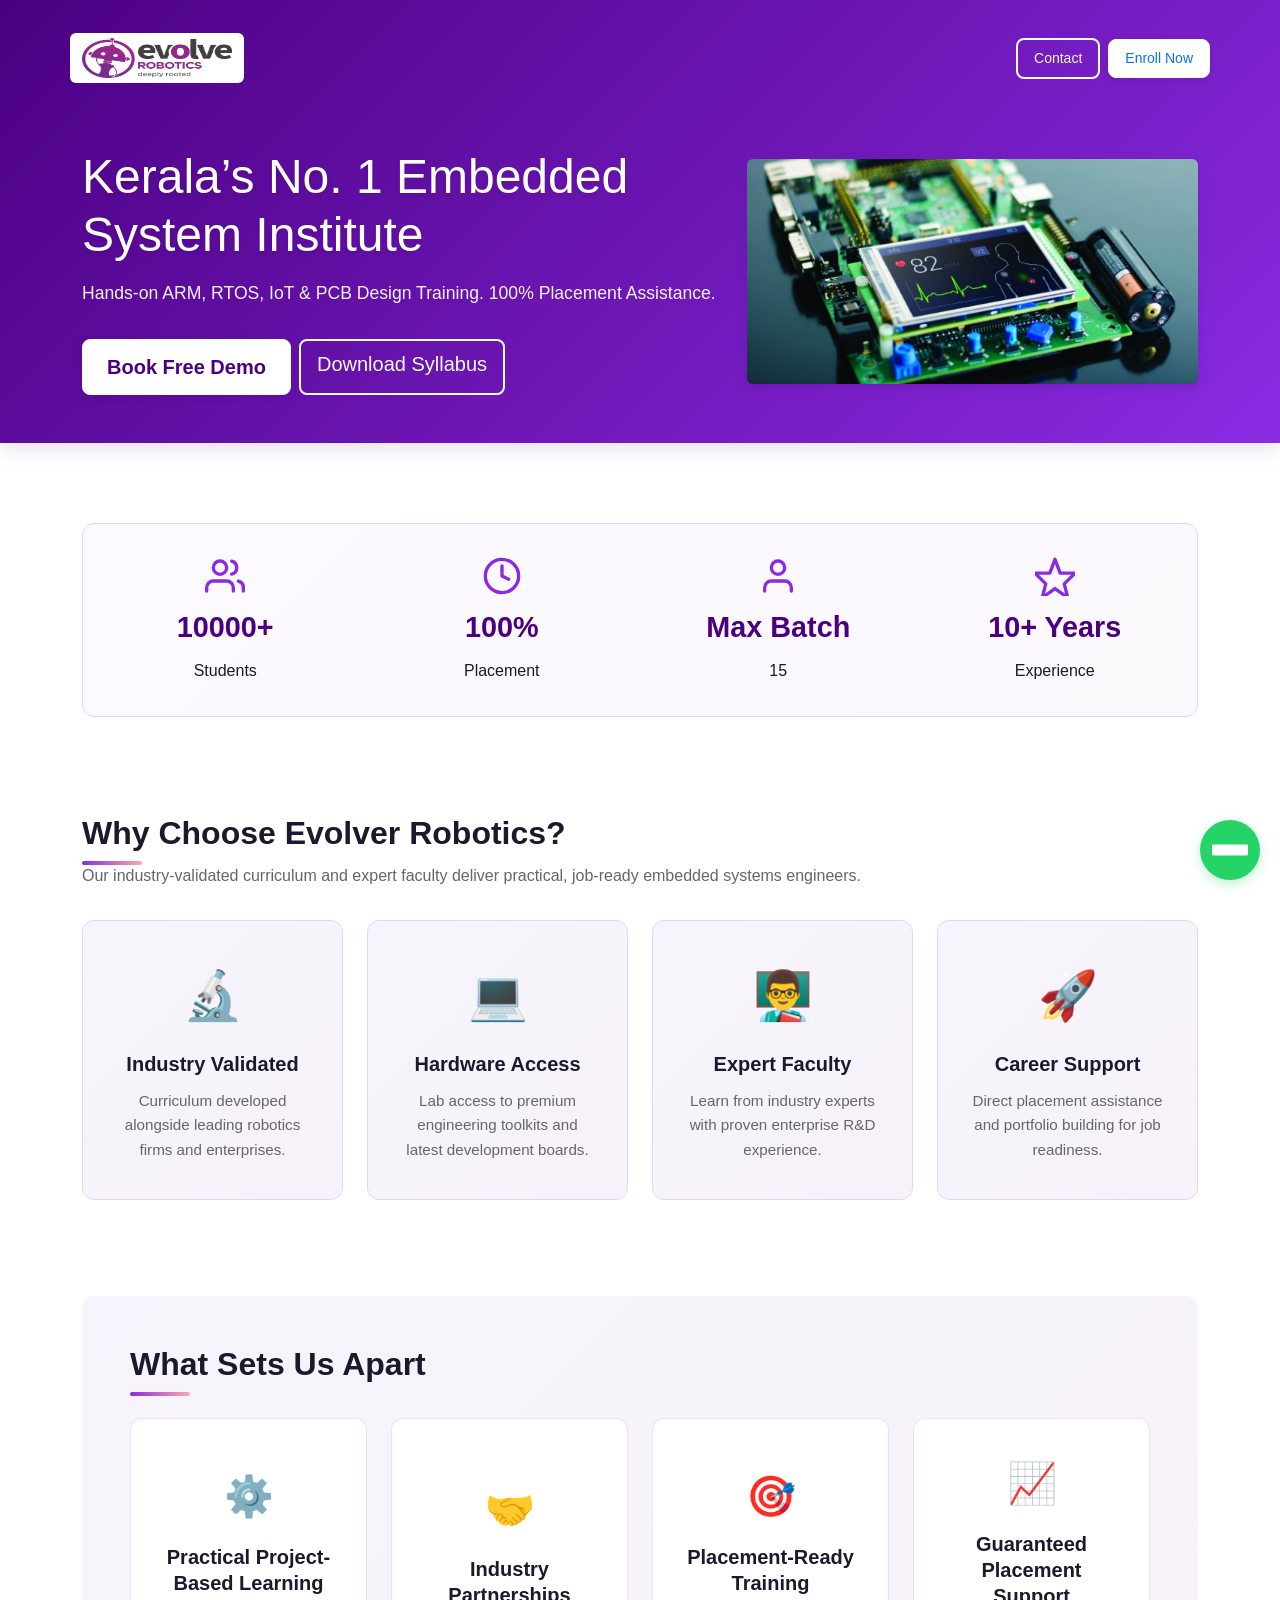
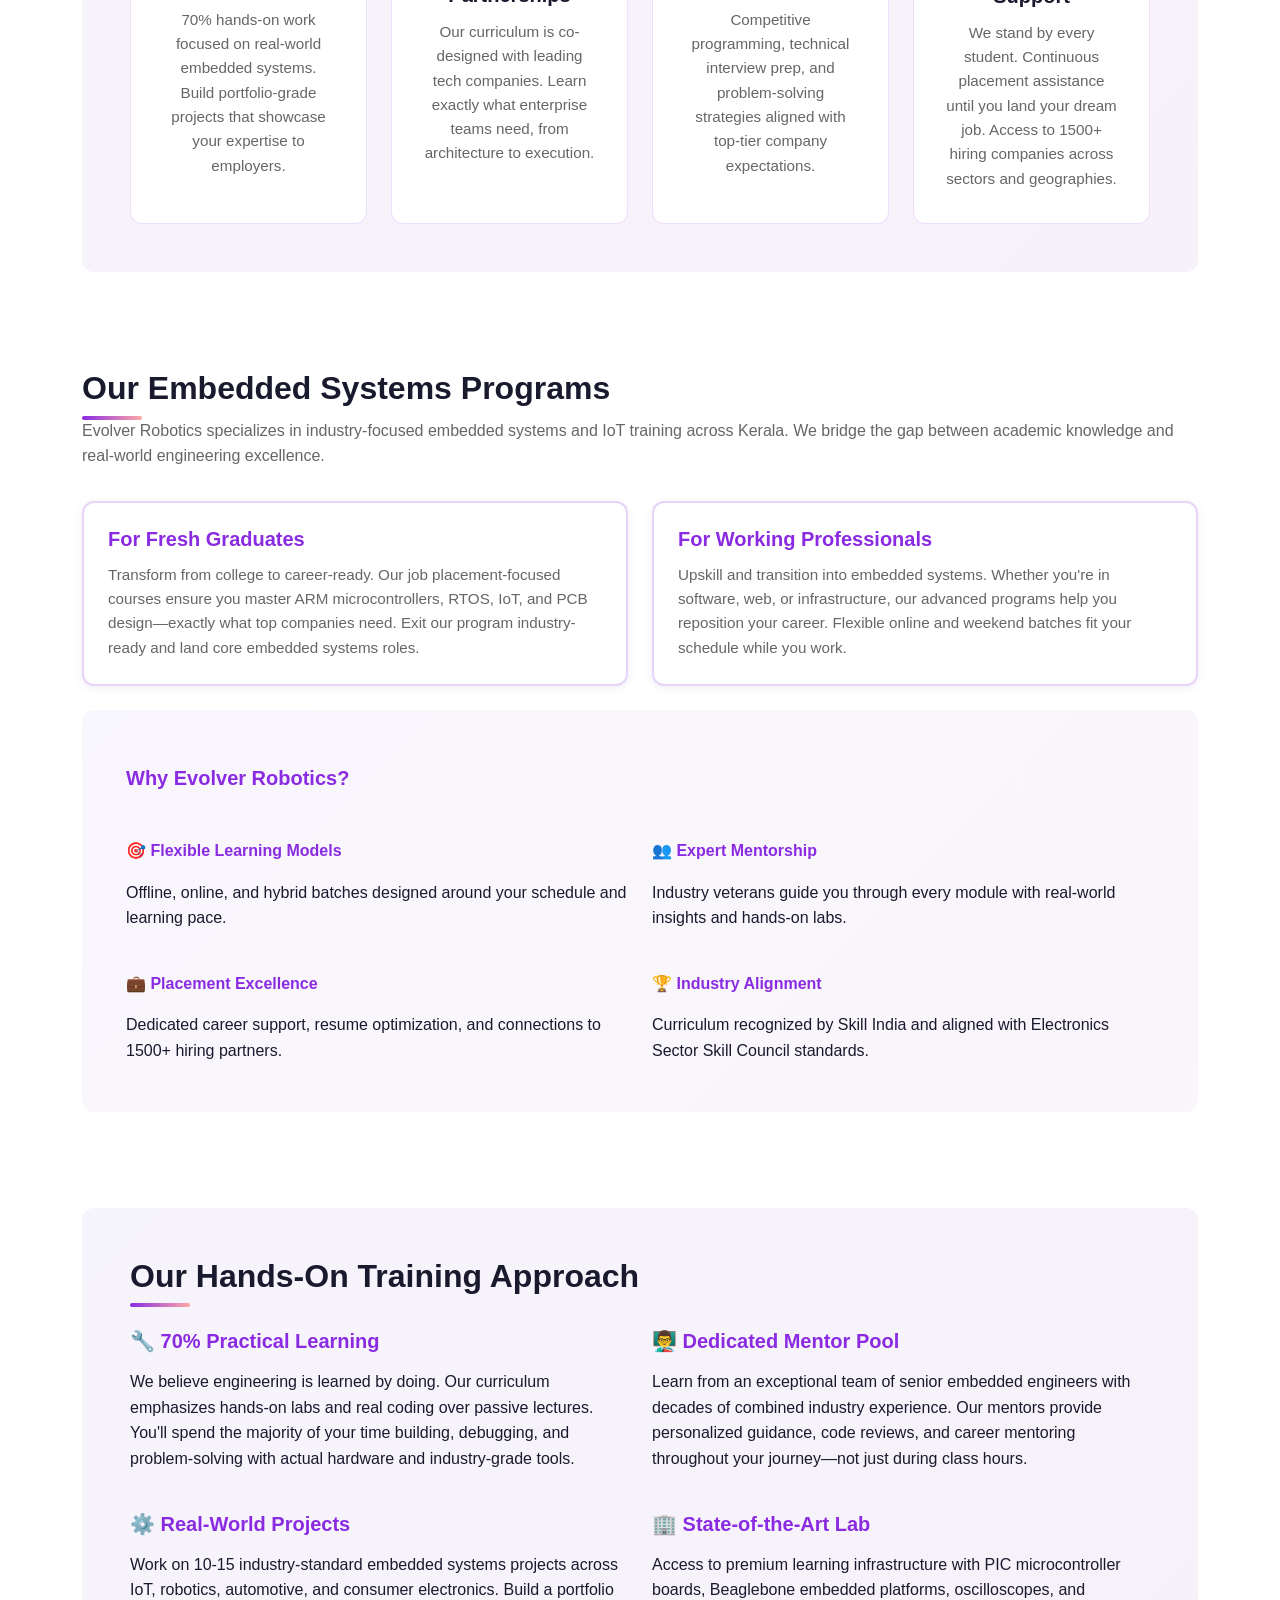
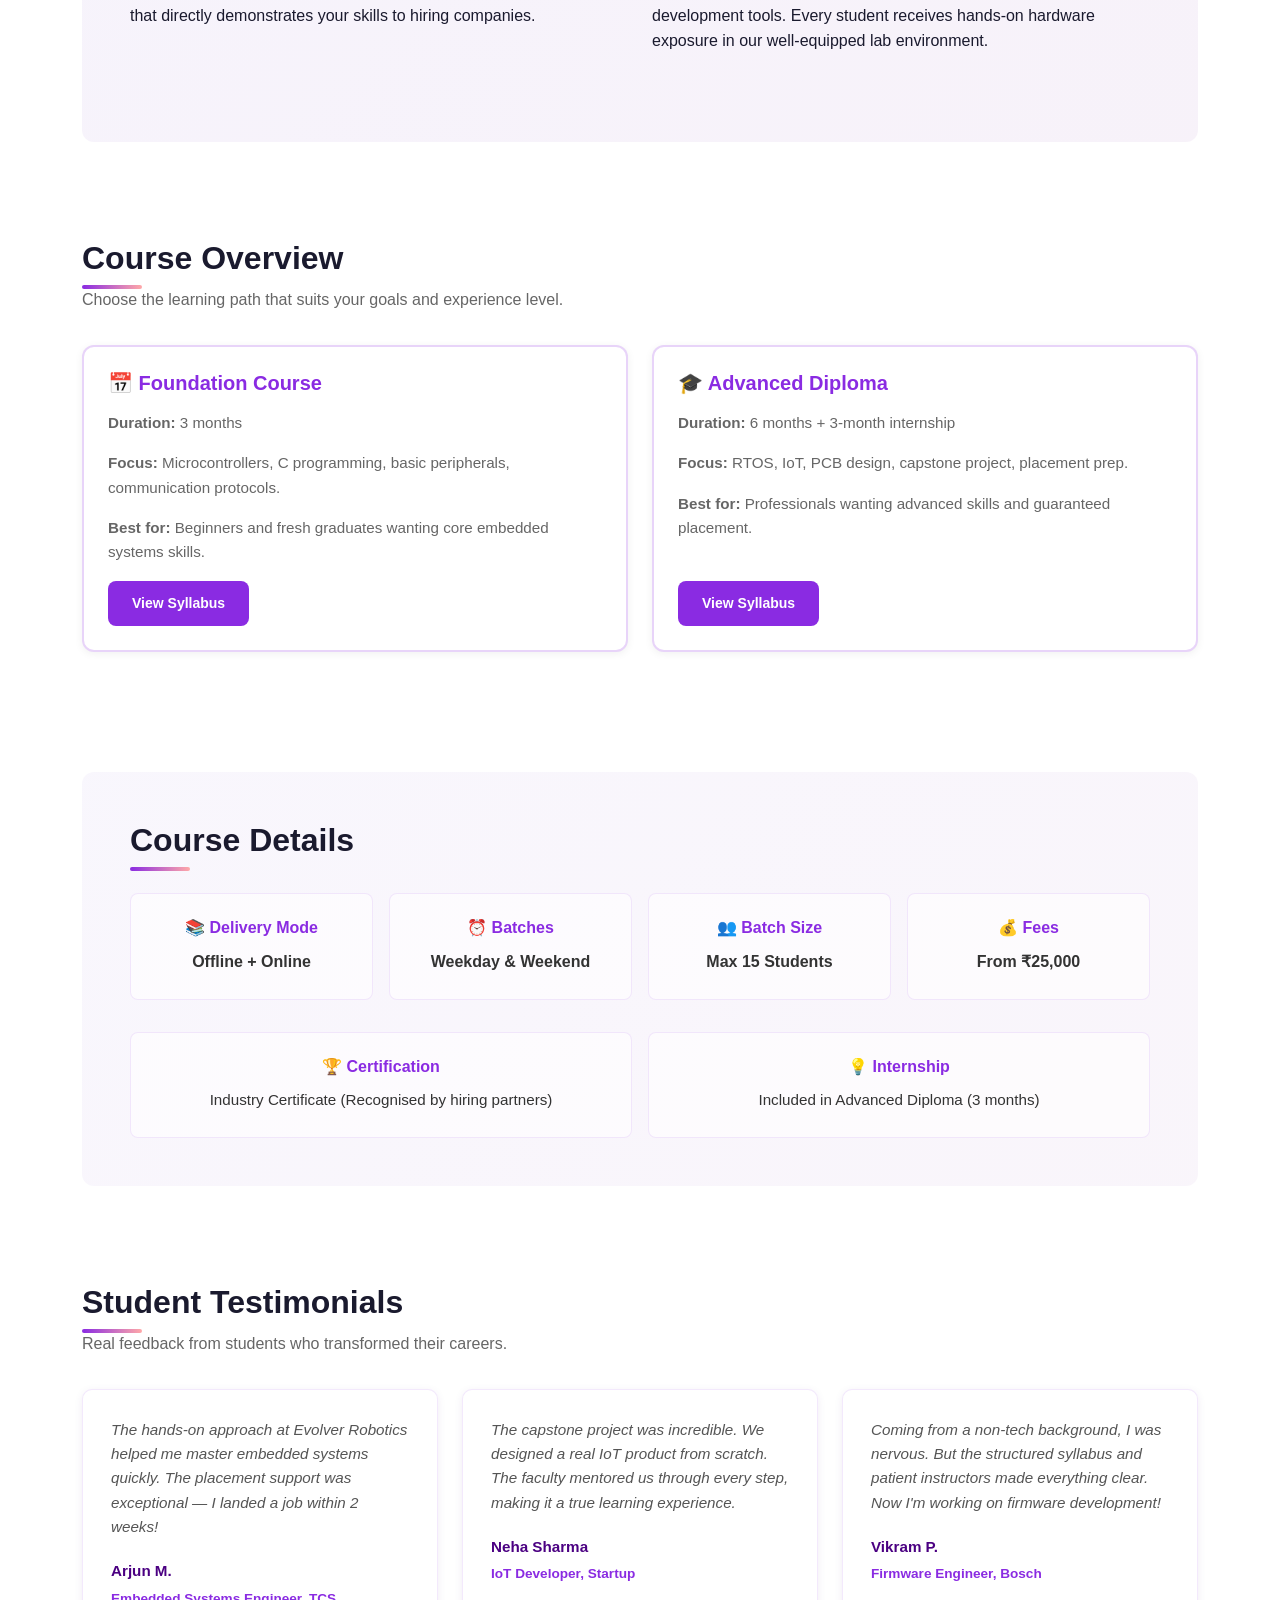
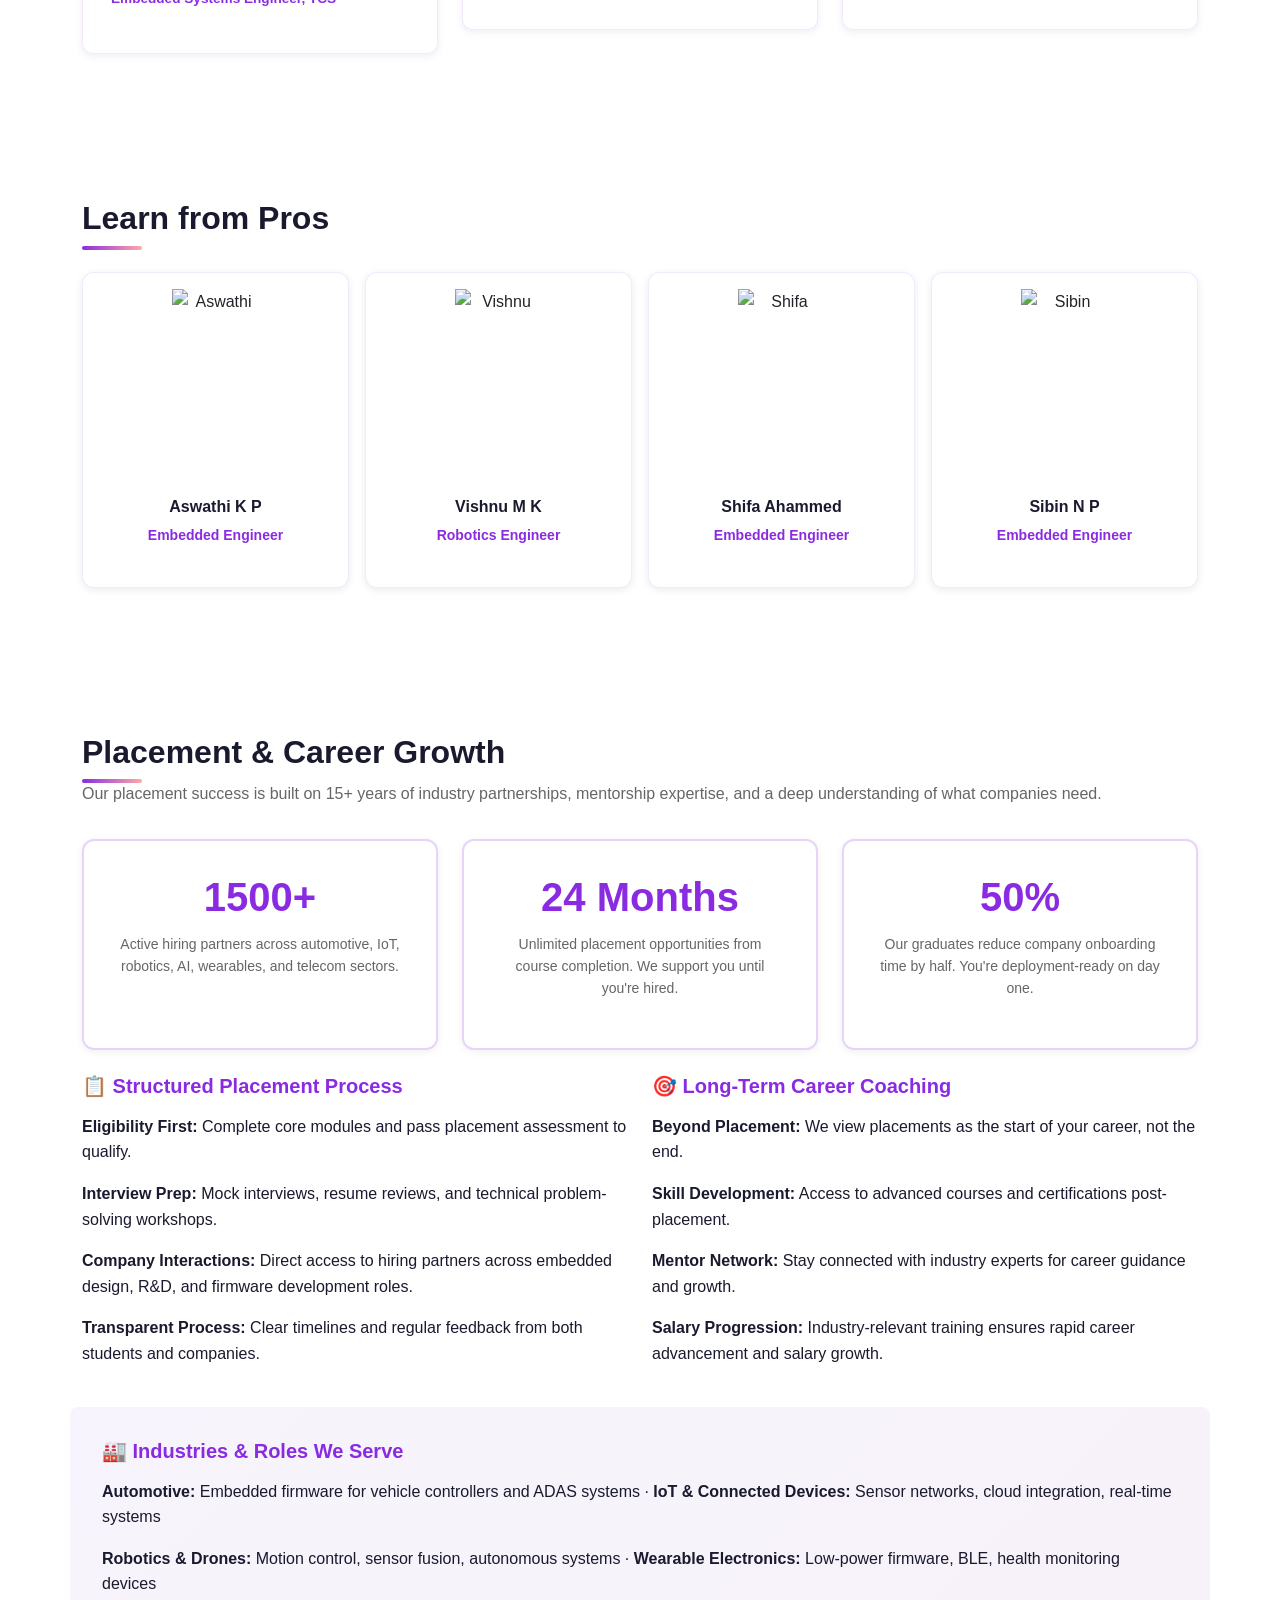
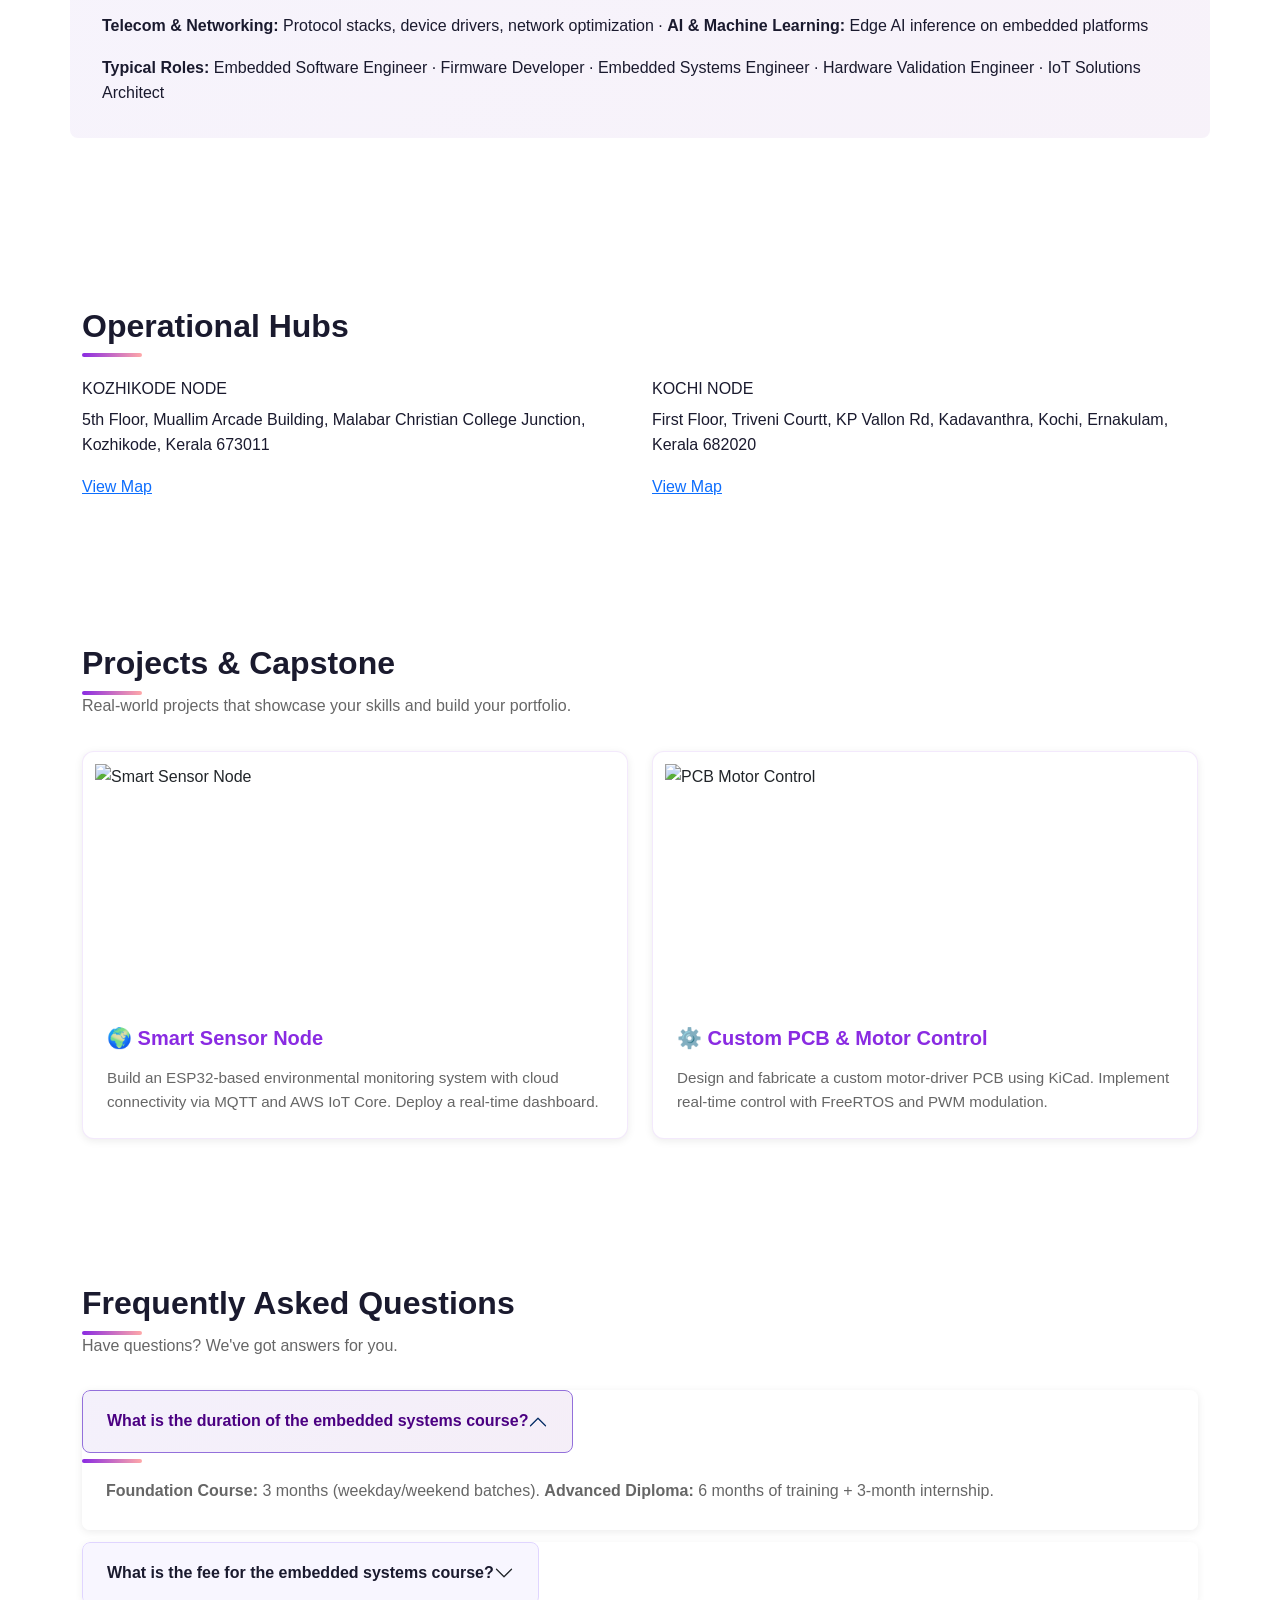
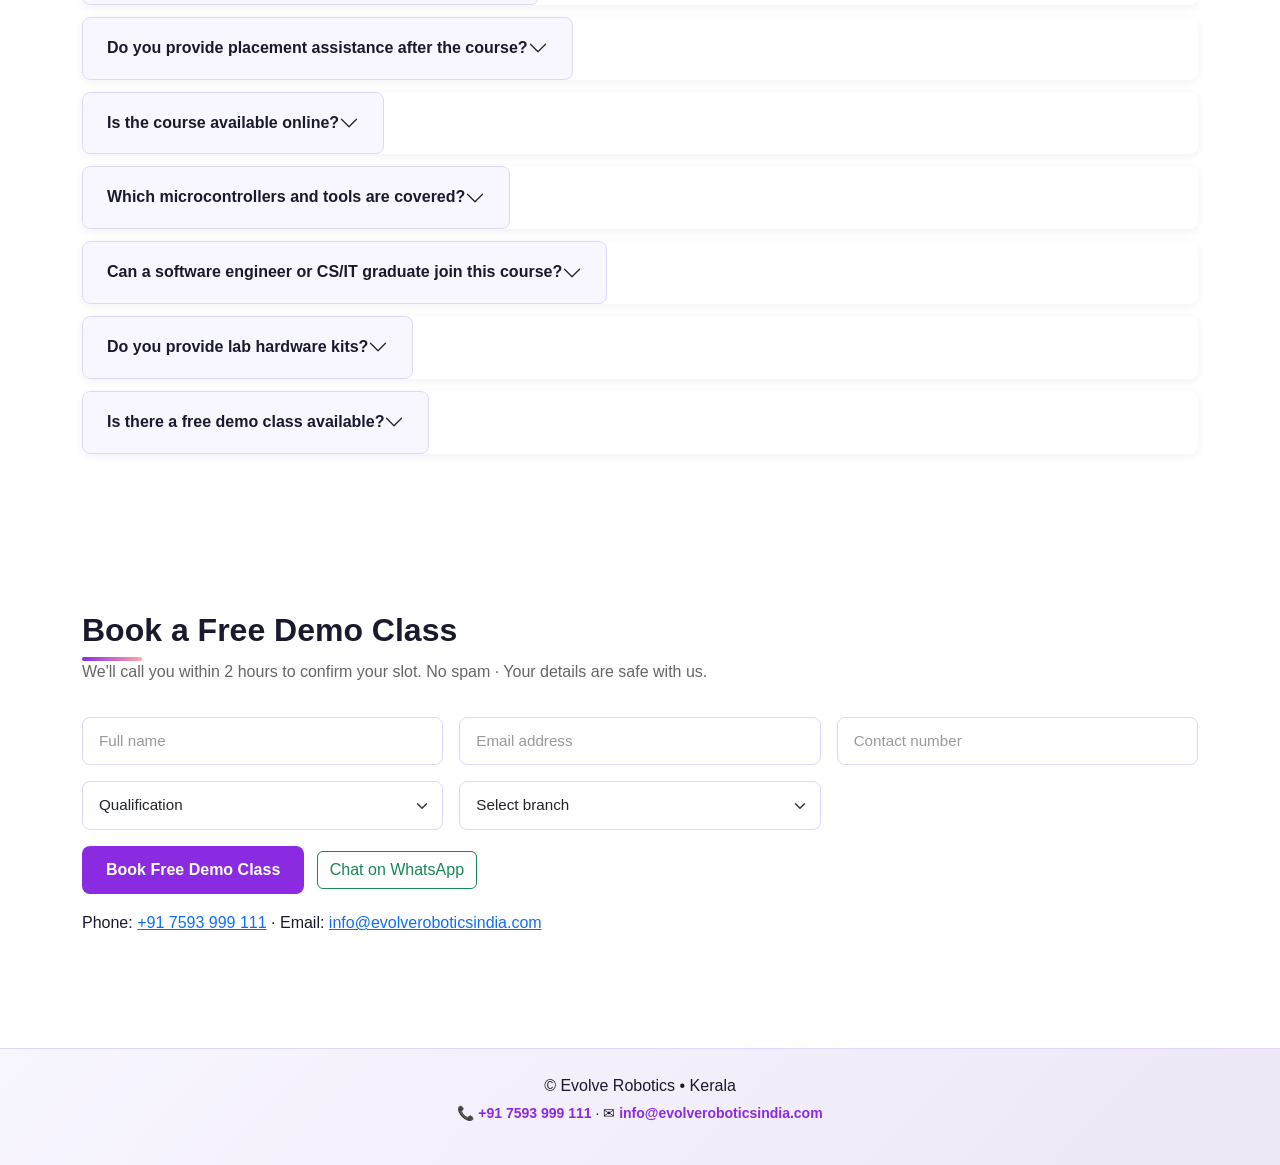
==== embedded-systems-site/index.html @ 1cee3dec "NEW" ====
<!doctype html>
<html lang="en">
  <head>
    <meta charset="utf-8">
    <meta name="viewport" content="width=device-width, initial-scale=1">
    <title>Evolver Robotics India — Embedded Systems</title>
    <link href="https://cdn.jsdelivr.net/npm/bootstrap@5.3.2/dist/css/bootstrap.min.css" rel="stylesheet">
    <link href="assets/css/styles.css" rel="stylesheet">
  </head>
  <body>
    <header class="bg-primary text-white">
      <nav class="navbar navbar-expand-lg container" style="align-items: center; padding: 0.75rem 0;">
        <a class="navbar-brand d-flex align-items-center" href="#" style="margin: 0;">
          <div style="background: white; padding: 0.5rem 0.75rem; border-radius: 6px; display: flex; align-items: center; height: 50px;">
            <img src="assets/images/evr_logo.png" alt="logo" width="150" height="40">
          </div>
          <!-- <span>Evolver Robotics</span> -->
        </a>
        <div class="ms-auto d-flex gap-2" style="align-items: center;">
          <a class="btn btn-outline-light btn-sm" href="#contact" style="padding: 0.5rem 1rem; font-weight: 500;">Contact</a>
          <a class="btn btn-light text-primary btn-sm" href="#enroll" style="padding: 0.5rem 1rem; font-weight: 500;">Enroll Now</a>
        </div>
      </nav>
      <div class="container py-5">
        <div class="row align-items-center">
          <div class="col-lg-7 text-white">
            <h1 class="display-5">Kerala’s No. 1 Embedded System Institute</h1>
            <p class="lead">Hands-on ARM, RTOS, IoT & PCB Design Training. 100% Placement Assistance.</p>
            <div class="d-flex gap-2">
              <button class="btn btn-light btn-lg" data-bs-toggle="modal" data-bs-target="#demoModal">Book Free Demo</button>
              <a class="btn btn-outline-light btn-lg" href="#syllabus">Download Syllabus</a>
            </div>
          </div>
          <div class="col-lg-5 d-none d-lg-block text-center">
            <img src="assets/images/EMBEDDEDHARDWARE.jpg" alt="Embedded Systems Lab" class="img-fluid rounded" style="max-width: 100%; height: auto; border-radius: 12px; box-shadow: 0 4px 12px rgba(75, 0, 130, 0.15);">
          </div>
        </div>
      </div>
    </header>

    <main class="container my-5">
      <section class="trust-strip d-flex gap-4 align-items-center justify-content-center py-4 border rounded-3 mb-4" style="background: linear-gradient(135deg, rgba(147, 112, 219, 0.04), rgba(155, 89, 182, 0.04));">
        <!-- Students -->
        <div class="text-center flex-grow-1">
          <svg xmlns="http://www.w3.org/2000/svg" width="40" height="40" viewBox="0 0 24 24" fill="none" stroke="#8a2be2" stroke-width="2" stroke-linecap="round" stroke-linejoin="round" style="display: block; margin: 0 auto 0.5rem;">
            <path d="M17 21v-2a4 4 0 0 0-4-4H5a4 4 0 0 0-4 4v2"></path>
            <circle cx="9" cy="7" r="4"></circle>
            <path d="M23 21v-2a4 4 0 0 0-3-3.87"></path>
            <path d="M16 3.13a4 4 0 0 1 0 7.75"></path>
          </svg>
          <div><strong>10000+</strong> Students</div>
        </div>
        <!-- Placement -->
        <div class="text-center flex-grow-1">
          <svg xmlns="http://www.w3.org/2000/svg" width="40" height="40" viewBox="0 0 24 24" fill="none" stroke="#8a2be2" stroke-width="2" stroke-linecap="round" stroke-linejoin="round" style="display: block; margin: 0 auto 0.5rem;">
            <circle cx="12" cy="12" r="10"></circle>
            <polyline points="12 6 12 12 16 14"></polyline>
          </svg>
          <div><strong>100%</strong> Placement</div>
        </div>
        <!-- Batch Size -->
        <div class="text-center flex-grow-1">
          <svg xmlns="http://www.w3.org/2000/svg" width="40" height="40" viewBox="0 0 24 24" fill="none" stroke="#8a2be2" stroke-width="2" stroke-linecap="round" stroke-linejoin="round" style="display: block; margin: 0 auto 0.5rem;">
            <path d="M20 21v-2a4 4 0 0 0-4-4H8a4 4 0 0 0-4 4v2"></path>
            <circle cx="12" cy="7" r="4"></circle>
          </svg>
          <div><strong>Max Batch</strong> 15</div>
        </div>
        <!-- Experience -->
        <div class="text-center flex-grow-1">
          <svg xmlns="http://www.w3.org/2000/svg" width="40" height="40" viewBox="0 0 24 24" fill="none" stroke="#8a2be2" stroke-width="2" stroke-linecap="round" stroke-linejoin="round" style="display: block; margin: 0 auto 0.5rem;">
            <polygon points="12 2 15.09 10.26 24 10.26 17.55 16.74 19.64 25 12 19.52 4.36 25 6.45 16.74 0 10.26 8.91 10.26"></polygon>
          </svg>
          <div><strong>10+ Years</strong> Experience</div>
        </div>
      </section>

      <section id="why-choose" class="mb-5" style="margin-top: 3rem;">
        <h2 style="margin-bottom: 0.5rem; font-weight: 700; font-size: 2rem; color: #1a1a2e;">Why Choose Evolver Robotics?</h2>
        <p style="margin-bottom: 2rem; font-size: 1rem; color: #666;">Our industry-validated curriculum and expert faculty deliver practical, job-ready embedded systems engineers.</p>
        <div class="row g-4">
          <div class="col-lg-3 col-md-6">
            <div class="benefit-card h-100">
              <div class="benefit-icon">🔬</div>
              <h5>Industry Validated</h5>
              <p>Curriculum developed alongside leading robotics firms and enterprises.</p>
            </div>
          </div>
          <div class="col-lg-3 col-md-6">
            <div class="benefit-card h-100">
              <div class="benefit-icon">💻</div>
              <h5>Hardware Access</h5>
              <p>Lab access to premium engineering toolkits and latest development boards.</p>
            </div>
          </div>
          <div class="col-lg-3 col-md-6">
            <div class="benefit-card h-100">
              <div class="benefit-icon">👨‍🏫</div>
              <h5>Expert Faculty</h5>
              <p>Learn from industry experts with proven enterprise R&D experience.</p>
            </div>
          </div>
          <div class="col-lg-3 col-md-6">
            <div class="benefit-card h-100">
              <div class="benefit-icon">🚀</div>
              <h5>Career Support</h5>
              <p>Direct placement assistance and portfolio building for job readiness.</p>
            </div>
          </div>
        </div>
      </section>

      <section class="mb-5" style="background: linear-gradient(135deg, rgba(147, 112, 219, 0.08), rgba(155, 89, 182, 0.08)); padding: 3rem; border-radius: 12px; margin-top: 3rem;">
        <h2 style="margin-bottom: 2rem; text-align: center; font-weight: 700; font-size: 2rem; color: #1a1a2e;">What Sets Us Apart</h2>
        <div class="row g-4">
          <div class="col-lg-3 col-md-6">
            <div class="benefit-card h-100" style="background: white; border: 1px solid rgba(138, 43, 226, 0.15);">
              <div class="benefit-icon" style="font-size: 2.5rem;">⚙️</div>
              <h5>Practical Project-Based Learning</h5>
              <p>70% hands-on work focused on real-world embedded systems. Build portfolio-grade projects that showcase your expertise to employers.</p>
            </div>
          </div>
          <div class="col-lg-3 col-md-6">
            <div class="benefit-card h-100" style="background: white; border: 1px solid rgba(138, 43, 226, 0.15);">
              <div class="benefit-icon" style="font-size: 2.5rem;">🤝</div>
              <h5>Industry Partnerships</h5>
              <p>Our curriculum is co-designed with leading tech companies. Learn exactly what enterprise teams need, from architecture to execution.</p>
            </div>
          </div>
          <div class="col-lg-3 col-md-6">
            <div class="benefit-card h-100" style="background: white; border: 1px solid rgba(138, 43, 226, 0.15);">
              <div class="benefit-icon" style="font-size: 2.5rem;">🎯</div>
              <h5>Placement-Ready Training</h5>
              <p>Competitive programming, technical interview prep, and problem-solving strategies aligned with top-tier company expectations.</p>
            </div>
          </div>
          <div class="col-lg-3 col-md-6">
            <div class="benefit-card h-100" style="background: white; border: 1px solid rgba(138, 43, 226, 0.15);">
              <div class="benefit-icon" style="font-size: 2.5rem;">📈</div>
              <h5>Guaranteed Placement Support</h5>
              <p>We stand by every student. Continuous placement assistance until you land your dream job. Access to 1500+ hiring companies across sectors and geographies.</p>
            </div>
          </div>
        </div>
      </section>

      <section id="courses" class="mb-5" style="margin-top: 3rem;">
        <h2 style="margin-bottom: 0.5rem; font-weight: 700; font-size: 2rem; color: #1a1a2e;">Our Embedded Systems Programs</h2>
        <p style="margin-bottom: 2rem; font-size: 1rem; color: #666;">Evolver Robotics specializes in industry-focused embedded systems and IoT training across Kerala. We bridge the gap between academic knowledge and real-world engineering excellence.</p>
        
        <div class="row g-4 mb-4">
          <div class="col-lg-6">
            <div class="card h-100" style="border: 2px solid rgba(138, 43, 226, 0.2); border-radius: 12px;">
              <div class="card-body">
                <h5 class="card-title" style="color: #8a2be2; font-weight: 700;">For Fresh Graduates</h5>
                <p class="card-text">Transform from college to career-ready. Our job placement-focused courses ensure you master ARM microcontrollers, RTOS, IoT, and PCB design—exactly what top companies need. Exit our program industry-ready and land core embedded systems roles.</p>
              </div>
            </div>
          </div>
          <div class="col-lg-6">
            <div class="card h-100" style="border: 2px solid rgba(138, 43, 226, 0.2); border-radius: 12px;">
              <div class="card-body">
                <h5 class="card-title" style="color: #8a2be2; font-weight: 700;">For Working Professionals</h5>
                <p class="card-text">Upskill and transition into embedded systems. Whether you're in software, web, or infrastructure, our advanced programs help you reposition your career. Flexible online and weekend batches fit your schedule while you work.</p>
              </div>
            </div>
          </div>
        </div>

        <div class="row g-4" style="background: linear-gradient(135deg, rgba(147, 112, 219, 0.06), rgba(155, 89, 182, 0.06)); padding: 2rem; border-radius: 12px; margin: 0;">
          <div class="col-lg-12">
            <h5 style="color: #8a2be2; font-weight: 700; margin-bottom: 1.5rem;">Why Evolver Robotics?</h5>
          </div>
          <div class="col-md-6">
            <p><strong style="color: #8a2be2;">🎯 Flexible Learning Models</strong></p>
            <p>Offline, online, and hybrid batches designed around your schedule and learning pace.</p>
          </div>
          <div class="col-md-6">
            <p><strong style="color: #8a2be2;">👥 Expert Mentorship</strong></p>
            <p>Industry veterans guide you through every module with real-world insights and hands-on labs.</p>
          </div>
          <div class="col-md-6">
            <p><strong style="color: #8a2be2;">💼 Placement Excellence</strong></p>
            <p>Dedicated career support, resume optimization, and connections to 1500+ hiring partners.</p>
          </div>
          <div class="col-md-6">
            <p><strong style="color: #8a2be2;">🏆 Industry Alignment</strong></p>
            <p>Curriculum recognized by Skill India and aligned with Electronics Sector Skill Council standards.</p>
          </div>
        </div>
      </section>

      <section class="mb-5" style="background: linear-gradient(135deg, rgba(147, 112, 219, 0.08), rgba(155, 89, 182, 0.08)); padding: 3rem; border-radius: 12px; margin-top: 3rem;">
        <h2 style="text-align: center; margin-bottom: 2rem; font-weight: 700; font-size: 2rem; color: #1a1a2e;">Our Hands-On Training Approach</h2>
        
        <div class="row g-4 mb-4">
          <div class="col-lg-6">
            <h5 style="color: #8a2be2; font-weight: 700; margin-bottom: 1rem;">🔧 70% Practical Learning</h5>
            <p>We believe engineering is learned by doing. Our curriculum emphasizes hands-on labs and real coding over passive lectures. You'll spend the majority of your time building, debugging, and problem-solving with actual hardware and industry-grade tools.</p>
          </div>
          <div class="col-lg-6">
            <h5 style="color: #8a2be2; font-weight: 700; margin-bottom: 1rem;">👨‍🏫 Dedicated Mentor Pool</h5>
            <p>Learn from an exceptional team of senior embedded engineers with decades of combined industry experience. Our mentors provide personalized guidance, code reviews, and career mentoring throughout your journey—not just during class hours.</p>
          </div>
        </div>

        <div class="row g-4 mb-4">
          <div class="col-lg-6">
            <h5 style="color: #8a2be2; font-weight: 700; margin-bottom: 1rem;">⚙️ Real-World Projects</h5>
            <p>Work on 10-15 industry-standard embedded systems projects across IoT, robotics, automotive, and consumer electronics. Build a portfolio that directly demonstrates your skills to hiring companies.</p>
          </div>
          <div class="col-lg-6">
            <h5 style="color: #8a2be2; font-weight: 700; margin-bottom: 1rem;">🏢 State-of-the-Art Lab</h5>
            <p>Access to premium learning infrastructure with PIC microcontroller boards, Beaglebone embedded platforms, oscilloscopes, and development tools. Every student receives hands-on hardware exposure in our well-equipped lab environment.</p>
          </div>
        </div>
      </section>

      <section id="course-selection" class="mb-5" style="margin-top: 3rem;">
        <h2 style="margin-bottom: 0.5rem; font-weight: 700; font-size: 2rem; color: #1a1a2e;">Course Overview</h2>
        <p style="margin-bottom: 2rem; font-size: 1rem; color: #666;">Choose the learning path that suits your goals and experience level.</p>
        <div class="row g-4 mb-4">
          <div class="col-lg-6">
            <div class="card h-100" style="border: 2px solid rgba(138, 43, 226, 0.2); border-radius: 12px; box-shadow: 0 2px 8px rgba(0,0,0,0.06); min-height: 200px; display: flex; flex-direction: column;">
              <div class="card-body" style="display: flex; flex-direction: column; justify-content: space-between;">
                <div>
                  <h5 class="card-title" style="color: #8a2be2; font-weight: 700; margin-bottom: 1rem;">📅 Foundation Course</h5>
                  <p class="card-text"><strong>Duration:</strong> 3 months</p>
                  <p class="card-text"><strong>Focus:</strong> Microcontrollers, C programming, basic peripherals, communication protocols.</p>
                  <p class="card-text"><strong>Best for:</strong> Beginners and fresh graduates wanting core embedded systems skills.</p>
                </div>
                <a href="#syllabus" class="btn btn-primary btn-sm mt-3" style="align-self: flex-start;">View Syllabus</a>
              </div>
            </div>
          </div>
          <div class="col-lg-6">
            <div class="card h-100" style="border: 2px solid rgba(138, 43, 226, 0.2); border-radius: 12px; box-shadow: 0 2px 8px rgba(0,0,0,0.06); min-height: 200px; display: flex; flex-direction: column;">
              <div class="card-body" style="display: flex; flex-direction: column; justify-content: space-between;">
                <div>
                  <h5 class="card-title" style="color: #8a2be2; font-weight: 700; margin-bottom: 1rem;">🎓 Advanced Diploma</h5>
                  <p class="card-text"><strong>Duration:</strong> 6 months + 3-month internship</p>
                  <p class="card-text"><strong>Focus:</strong> RTOS, IoT, PCB design, capstone project, placement prep.</p>
                  <p class="card-text"><strong>Best for:</strong> Professionals wanting advanced skills and guaranteed placement.</p>
                </div>
                <a href="#syllabus" class="btn btn-primary btn-sm mt-3" style="align-self: flex-start;">View Syllabus</a>
              </div>
            </div>
          </div>
        </div>
      </section>

      <section id="details" class="mb-5" style="background: linear-gradient(135deg, rgba(147, 112, 219, 0.06), rgba(155, 89, 182, 0.06)); padding: 3rem; border-radius: 12px; margin-top: 3rem;">
        <h2 style="margin-bottom: 2rem; font-weight: 700; font-size: 2rem; color: #1a1a2e;">Course Details</h2>
        <div class="row text-center g-3">
          <div class="col-md-6 col-lg-3">
            <div style="padding: 1.5rem; border-radius: 8px; background: rgba(255,255,255,0.6); border: 1px solid rgba(138, 43, 226, 0.1); height: 100%;">
              <h6 style="color: #8a2be2; font-weight: 700; margin-bottom: 0.75rem;">📚 Delivery Mode</h6>
              <p style="margin: 0; font-size: 1rem; font-weight: 600; color: #333;">Offline + Online</p>
            </div>
          </div>
          <div class="col-md-6 col-lg-3">
            <div style="padding: 1.5rem; border-radius: 8px; background: rgba(255,255,255,0.6); border: 1px solid rgba(138, 43, 226, 0.1); height: 100%;">
              <h6 style="color: #8a2be2; font-weight: 700; margin-bottom: 0.75rem;">⏰ Batches</h6>
              <p style="margin: 0; font-size: 1rem; font-weight: 600; color: #333;">Weekday & Weekend</p>
            </div>
          </div>
          <div class="col-md-6 col-lg-3">
            <div style="padding: 1.5rem; border-radius: 8px; background: rgba(255,255,255,0.6); border: 1px solid rgba(138, 43, 226, 0.1); height: 100%;">
              <h6 style="color: #8a2be2; font-weight: 700; margin-bottom: 0.75rem;">👥 Batch Size</h6>
              <p style="margin: 0; font-size: 1rem; font-weight: 600; color: #333;">Max 15 Students</p>
            </div>
          </div>
          <div class="col-md-6 col-lg-3">
            <div style="padding: 1.5rem; border-radius: 8px; background: rgba(255,255,255,0.6); border: 1px solid rgba(138, 43, 226, 0.1); height: 100%;">
              <h6 style="color: #8a2be2; font-weight: 700; margin-bottom: 0.75rem;">💰 Fees</h6>
              <p style="margin: 0; font-size: 1rem; font-weight: 600; color: #333;">From ₹25,000</p>
            </div>
          </div>
        </div>
        <div class="row mt-3 text-center g-3">
          <div class="col-md-6">
            <div style="padding: 1.5rem; border-radius: 8px; background: rgba(255,255,255,0.6); border: 1px solid rgba(138, 43, 226, 0.1);">
              <h6 style="color: #8a2be2; font-weight: 700; margin-bottom: 0.75rem;">🏆 Certification</h6>
              <p style="margin: 0; font-size: 0.95rem; color: #333;">Industry Certificate (Recognised by hiring partners)</p>
            </div>
          </div>
          <div class="col-md-6">
            <div style="padding: 1.5rem; border-radius: 8px; background: rgba(255,255,255,0.6); border: 1px solid rgba(138, 43, 226, 0.1);">
              <h6 style="color: #8a2be2; font-weight: 700; margin-bottom: 0.75rem;">💡 Internship</h6>
              <p style="margin: 0; font-size: 0.95rem; color: #333;">Included in Advanced Diploma (3 months)</p>
            </div>
          </div>
        </div>
      </section>

      <section id="testimonials" class="mb-5" style="margin-top: 3rem;">
        <h2 style="margin-bottom: 0.5rem; font-weight: 700; font-size: 2rem; color: #1a1a2e;">Student Testimonials</h2>
        <p style="margin-bottom: 2rem; font-size: 1rem; color: #666;">Real feedback from students who transformed their careers.</p>
        <div class="row g-4">
          <div class="col-md-4">
            <div class="testimonial-card">
              <p class="testimonial-text">The hands-on approach at Evolver Robotics helped me master embedded systems quickly. The placement support was exceptional — I landed a job within 2 weeks!</p>
              <p class="testimonial-author">Arjun M.</p>
              <p class="testimonial-role">Embedded Systems Engineer, TCS</p>
            </div>
          </div>
          <div class="col-md-4">
            <div class="testimonial-card">
              <p class="testimonial-text">The capstone project was incredible. We designed a real IoT product from scratch. The faculty mentored us through every step, making it a true learning experience.</p>
              <p class="testimonial-author">Neha Sharma</p>
              <p class="testimonial-role">IoT Developer, Startup</p>
            </div>
          </div>
          <div class="col-md-4">
            <div class="testimonial-card">
              <p class="testimonial-text">Coming from a non-tech background, I was nervous. But the structured syllabus and patient instructors made everything clear. Now I'm working on firmware development!</p>
              <p class="testimonial-author">Vikram P.</p>
              <p class="testimonial-role">Firmware Engineer, Bosch</p>
            </div>
          </div>
        </div>
      </section>

      <section id="instructors" class="mb-5" style="margin-top: 3rem;">
        <h2 style="margin-bottom: 2rem; font-weight: 700; font-size: 2rem; color: #1a1a2e;">Learn from Pros</h2>
        <div class="row g-3">
          <div class="col-md-3">
            <div class="card text-center" style="border-radius: 12px; box-shadow: 0 2px 8px rgba(0,0,0,0.08); border: 1px solid rgba(138, 43, 226, 0.1);">
              <img src="https://www.evolveroboticsindia.com/embedded-systems/aswathi.png" class="card-img-top mx-auto p-3" style="width:120px" alt="Aswathi">
              <div class="card-body">
                <h6 style="color: #1a1a2e; font-weight: 700;">Aswathi K P</h6>
                <p class="small" style="color: #8a2be2; font-weight: 600;">Embedded Engineer</p>
              </div>
            </div>
          </div>
          <div class="col-md-3">
            <div class="card text-center" style="border-radius: 12px; box-shadow: 0 2px 8px rgba(0,0,0,0.08); border: 1px solid rgba(138, 43, 226, 0.1);">
              <img src="https://www.evolveroboticsindia.com/embedded-systems/vishnu.png" class="card-img-top mx-auto p-3" style="width:120px" alt="Vishnu">
              <div class="card-body">
                <h6 style="color: #1a1a2e; font-weight: 700;">Vishnu M K</h6>
                <p class="small" style="color: #8a2be2; font-weight: 600;">Robotics Engineer</p>
              </div>
            </div>
          </div>
          <div class="col-md-3">
            <div class="card text-center" style="border-radius: 12px; box-shadow: 0 2px 8px rgba(0,0,0,0.08); border: 1px solid rgba(138, 43, 226, 0.1);">
              <img src="https://www.evolveroboticsindia.com/embedded-systems/shifa.png" class="card-img-top mx-auto p-3" style="width:120px" alt="Shifa">
              <div class="card-body">
                <h6 style="color: #1a1a2e; font-weight: 700;">Shifa Ahammed</h6>
                <p class="small" style="color: #8a2be2; font-weight: 600;">Embedded Engineer</p>
              </div>
            </div>
          </div>
          <div class="col-md-3">
            <div class="card text-center" style="border-radius: 12px; box-shadow: 0 2px 8px rgba(0,0,0,0.08); border: 1px solid rgba(138, 43, 226, 0.1);">
              <img src="https://www.evolveroboticsindia.com/embedded-systems/sibin.png" class="card-img-top mx-auto p-3" style="width:120px" alt="Sibin">
              <div class="card-body">
                <h6 style="color: #1a1a2e; font-weight: 700;">Sibin N P</h6>
                <p class="small" style="color: #8a2be2; font-weight: 600;">Embedded Engineer</p>
              </div>
            </div>
          </div>
        </div>
      </section>

      <section id="placements" class="mb-5" style="margin-top: 3rem;">
        <h2 style="margin-bottom: 0.5rem; font-weight: 700; font-size: 2rem; color: #1a1a2e;">Placement & Career Growth</h2>
        <p style="margin-bottom: 2rem; font-size: 1rem; color: #666;">Our placement success is built on 15+ years of industry partnerships, mentorship expertise, and a deep understanding of what companies need.</p>
        
        <div class="row g-4 mb-4">
          <div class="col-lg-4">
            <div class="card h-100" style="border: 2px solid rgba(138, 43, 226, 0.2); border-radius: 12px; box-shadow: 0 2px 8px rgba(0,0,0,0.06); text-align: center;">
              <div class="card-body" style="padding: 2rem;">
                <h6 style="color: #8a2be2; font-weight: 700; font-size: 2.5rem; margin-bottom: 0.75rem;">1500+</h6>
                <p class="small" style="color: #666; line-height: 1.6;">Active hiring partners across automotive, IoT, robotics, AI, wearables, and telecom sectors.</p>
              </div>
            </div>
          </div>
          <div class="col-lg-4">
            <div class="card h-100" style="border: 2px solid rgba(138, 43, 226, 0.2); border-radius: 12px; box-shadow: 0 2px 8px rgba(0,0,0,0.06); text-align: center;">
              <div class="card-body" style="padding: 2rem;">
                <h6 style="color: #8a2be2; font-weight: 700; font-size: 2.5rem; margin-bottom: 0.75rem;">24 Months</h6>
                <p class="small" style="color: #666; line-height: 1.6;">Unlimited placement opportunities from course completion. We support you until you're hired.</p>
              </div>
            </div>
          </div>
          <div class="col-lg-4">
            <div class="card h-100" style="border: 2px solid rgba(138, 43, 226, 0.2); border-radius: 12px; box-shadow: 0 2px 8px rgba(0,0,0,0.06); text-align: center;">
              <div class="card-body" style="padding: 2rem;">
                <h6 style="color: #8a2be2; font-weight: 700; font-size: 2.5rem; margin-bottom: 0.75rem;">50%</h6>
                <p class="small" style="color: #666; line-height: 1.6;">Our graduates reduce company onboarding time by half. You're deployment-ready on day one.</p>
              </div>
            </div>
          </div>
        </div>

        <div class="row g-4 mb-4">
          <div class="col-lg-6">
            <h5 style="color: #8a2be2; font-weight: 700; margin-bottom: 1rem;">📋 Structured Placement Process</h5>
            <p><strong>Eligibility First:</strong> Complete core modules and pass placement assessment to qualify.</p>
            <p><strong>Interview Prep:</strong> Mock interviews, resume reviews, and technical problem-solving workshops.</p>
            <p><strong>Company Interactions:</strong> Direct access to hiring partners across embedded design, R&D, and firmware development roles.</p>
            <p><strong>Transparent Process:</strong> Clear timelines and regular feedback from both students and companies.</p>
          </div>
          <div class="col-lg-6">
            <h5 style="color: #8a2be2; font-weight: 700; margin-bottom: 1rem;">🎯 Long-Term Career Coaching</h5>
            <p><strong>Beyond Placement:</strong> We view placements as the start of your career, not the end.</p>
            <p><strong>Skill Development:</strong> Access to advanced courses and certifications post-placement.</p>
            <p><strong>Mentor Network:</strong> Stay connected with industry experts for career guidance and growth.</p>
            <p><strong>Salary Progression:</strong> Industry-relevant training ensures rapid career advancement and salary growth.</p>
          </div>
        </div>

        <div class="row mb-4">
          <div class="col-lg-12" style="background: linear-gradient(135deg, rgba(147, 112, 219, 0.08), rgba(155, 89, 182, 0.08)); padding: 2rem; border-radius: 8px;">
            <h5 style="color: #8a2be2; font-weight: 700; margin-bottom: 1rem;">🏭 Industries & Roles We Serve</h5>
            <p><strong>Automotive:</strong> Embedded firmware for vehicle controllers and ADAS systems · <strong>IoT & Connected Devices:</strong> Sensor networks, cloud integration, real-time systems</p>
            <p><strong>Robotics & Drones:</strong> Motion control, sensor fusion, autonomous systems · <strong>Wearable Electronics:</strong> Low-power firmware, BLE, health monitoring devices</p>
            <p><strong>Telecom & Networking:</strong> Protocol stacks, device drivers, network optimization · <strong>AI & Machine Learning:</strong> Edge AI inference on embedded platforms</p>
            <p style="margin-bottom: 0;"><strong>Typical Roles:</strong> Embedded Software Engineer · Firmware Developer · Embedded Systems Engineer · Hardware Validation Engineer · IoT Solutions Architect</p>
          </div>
        </div>
      </section>

      <section id="hubs" class="mb-5" style="margin-top: 3rem;">
        <h2 style="margin-bottom: 2rem; font-weight: 700; font-size: 2rem; color: #1a1a2e;">Operational Hubs</h2>
        <div class="row">
          <div class="col-md-6">
            <h6>KOZHIKODE NODE</h6>
            <p>5th Floor, Muallim Arcade Building, Malabar Christian College Junction, Kozhikode, Kerala 673011</p>
            <a href="https://maps.app.goo.gl/NZcvDVCYcpg3f65v6" target="_blank">View Map</a>
          </div>
          <div class="col-md-6">
            <h6>KOCHI NODE</h6>
            <p>First Floor, Triveni Courtt, KP Vallon Rd, Kadavanthra, Kochi, Ernakulam, Kerala 682020</p>
            <a href="https://maps.app.goo.gl/UWfJ3nuKMJKQMApH8" target="_blank">View Map</a>
          </div>
        </div>
      </section>

      <section id="projects" class="mb-5" style="margin-top: 3rem;">
        <h2 style="margin-bottom: 0.5rem; font-weight: 700; font-size: 2rem; color: #1a1a2e;">Projects & Capstone</h2>
        <p style="margin-bottom: 2rem; font-size: 1rem; color: #666;">Real-world projects that showcase your skills and build your portfolio.</p>
        <div class="row g-4">
          <div class="col-md-6">
            <div class="card h-100" style="border-radius: 12px; box-shadow: 0 2px 8px rgba(0,0,0,0.08); overflow: hidden; border: 1px solid rgba(138, 43, 226, 0.1);">
              <img src="https://images.unsplash.com/photo-1518611505868-48510c2e022f?w=500&h=300&fit=crop" class="card-img-top" alt="Smart Sensor Node" style="object-fit: cover; height: 250px;">
              <div class="card-body" style="display: flex; flex-direction: column;">
                <h5 class="card-title" style="color: #8a2be2; font-weight: 700; margin-bottom: 1rem;">🌍 Smart Sensor Node</h5>
                <p class="card-text" style="color: #666; line-height: 1.6; flex-grow: 1;">Build an ESP32-based environmental monitoring system with cloud connectivity via MQTT and AWS IoT Core. Deploy a real-time dashboard.</p>
              </div>
            </div>
          </div>
          <div class="col-md-6">
            <div class="card h-100" style="border-radius: 12px; box-shadow: 0 2px 8px rgba(0,0,0,0.08); overflow: hidden; border: 1px solid rgba(138, 43, 226, 0.1);">
              <img src="https://images.unsplash.com/photo-1559056199-641a0ac8b3f7?w=500&h=300&fit=crop" class="card-img-top" alt="PCB Motor Control" style="object-fit: cover; height: 250px;">
              <div class="card-body" style="display: flex; flex-direction: column;">
                <h5 class="card-title" style="color: #8a2be2; font-weight: 700; margin-bottom: 1rem;">⚙️ Custom PCB & Motor Control</h5>
                <p class="card-text" style="color: #666; line-height: 1.6; flex-grow: 1;">Design and fabricate a custom motor-driver PCB using KiCad. Implement real-time control with FreeRTOS and PWM modulation.</p>
              </div>
            </div>
          </div>
        </div>
      </section>

      <section id="faq" class="mb-5" style="margin-top: 3rem;">
        <h2 style="margin-bottom: 0.5rem; font-weight: 700; font-size: 2rem; color: #1a1a2e;">Frequently Asked Questions</h2>
        <p style="margin-bottom: 2rem; font-size: 1rem; color: #666;">Have questions? We've got answers for you.</p>
        <div class="accordion" id="faqAccordion" style="border: none;">
          <div class="accordion-item" style="border: none; margin-bottom: 0.75rem; border-radius: 8px; overflow: hidden; box-shadow: 0 2px 8px rgba(0,0,0,0.08);">
            <h2 class="accordion-header" id="faq1">
              <button class="accordion-button" type="button" data-bs-toggle="collapse" data-bs-target="#faqCollapse1">What is the duration of the embedded systems course?</button>
            </h2>
            <div id="faqCollapse1" class="accordion-collapse collapse show" data-bs-parent="#faqAccordion">
              <div class="accordion-body"><strong>Foundation Course:</strong> 3 months (weekday/weekend batches). <strong>Advanced Diploma:</strong> 6 months of training + 3-month internship.</div>
            </div>
          </div>
          <div class="accordion-item">
            <h2 class="accordion-header" id="faq2">
              <button class="accordion-button collapsed" type="button" data-bs-toggle="collapse" data-bs-target="#faqCollapse2">What is the fee for the embedded systems course?</button>
            </h2>
            <div id="faqCollapse2" class="accordion-collapse collapse" data-bs-parent="#faqAccordion">
              <div class="accordion-body">Fees start from ₹25,000 for the Foundation course. No-cost EMI options are available, and early-batch discounts apply. Contact us for detailed pricing on the Advanced Diploma.</div>
            </div>
          </div>
          <div class="accordion-item">
            <h2 class="accordion-header" id="faq3">
              <button class="accordion-button collapsed" type="button" data-bs-toggle="collapse" data-bs-target="#faqCollapse3">Do you provide placement assistance after the course?</button>
            </h2>
            <div id="faqCollapse3" class="accordion-collapse collapse" data-bs-parent="#faqAccordion">
              <div class="accordion-body">Yes! We provide 100% placement assistance including resume building, mock interviews, and direct connections with 50+ hiring partners across India and the Middle East. Entry-level salaries range from ₹4.5L–₹8L PA.</div>
            </div>
          </div>
          <div class="accordion-item">
            <h2 class="accordion-header" id="faq4">
              <button class="accordion-button collapsed" type="button" data-bs-toggle="collapse" data-bs-target="#faqCollapse4">Is the course available online?</button>
            </h2>
            <div id="faqCollapse4" class="accordion-collapse collapse" data-bs-parent="#faqAccordion">
              <div class="accordion-body">Yes! We offer both Offline + Online delivery modes, making it accessible for students in Kozhikode, Kochi, and beyond. Online students get access to lab kits and recordings of all hands-on sessions.</div>
            </div>
          </div>
          <div class="accordion-item">
            <h2 class="accordion-header" id="faq5">
              <button class="accordion-button collapsed" type="button" data-bs-toggle="collapse" data-bs-target="#faqCollapse5">Which microcontrollers and tools are covered?</button>
            </h2>
            <div id="faqCollapse5" class="accordion-collapse collapse" data-bs-parent="#faqAccordion">
              <div class="accordion-body">We cover 8-bit and 32-bit microcontrollers, ARM architectures, ESP32, ESP8266, and Raspberry Pi. Tools include Keil µVision, MPLAB, KiCad (PCB design), Oscilloscopes, and FreeRTOS. Cloud platforms (AWS IoT, Firebase) and development environments are also included.</div>
            </div>
          </div>
          <div class="accordion-item">
            <h2 class="accordion-header" id="faq6">
              <button class="accordion-button collapsed" type="button" data-bs-toggle="collapse" data-bs-target="#faqCollapse6">Can a software engineer or CS/IT graduate join this course?</button>
            </h2>
            <div id="faqCollapse6" class="accordion-collapse collapse" data-bs-parent="#faqAccordion">
              <div class="accordion-body">Absolutely! Software engineers and CS/IT graduates are great fits. Many transition to embedded systems for better career growth. If you have programming experience, you can skip or accelerate the Foundation module.</div>
            </div>
          </div>
          <div class="accordion-item">
            <h2 class="accordion-header" id="faq7">
              <button class="accordion-button collapsed" type="button" data-bs-toggle="collapse" data-bs-target="#faqCollapse7">Do you provide lab hardware kits?</button>
            </h2>
            <div id="faqCollapse7" class="accordion-collapse collapse" data-bs-parent="#faqAccordion">
              <div class="accordion-body">Yes! All students receive hands-on access to premium development boards, sensors, and components during the course. The lab kit is included and can be retained by students as part of their capstone project.</div>
            </div>
          </div>
          <div class="accordion-item">
            <h2 class="accordion-header" id="faq8">
              <button class="accordion-button collapsed" type="button" data-bs-toggle="collapse" data-bs-target="#faqCollapse8">Is there a free demo class available?</button>
            </h2>
            <div id="faqCollapse8" class="accordion-collapse collapse" data-bs-parent="#faqAccordion">
              <div class="accordion-body">Yes! We offer free demo classes every week. You can join a live session to experience our teaching style, interact with instructors, and explore the curriculum. Book your demo slot now using the form below or call +91 7593 999 111.</div>
            </div>
          </div>
        </div>
      </section>

      <section id="contact" class="mb-5" style="margin-top: 3rem;">
        <h2 style="margin-bottom: 0.5rem; font-weight: 700; font-size: 2rem; color: #1a1a2e;">Book a Free Demo Class</h2>
        <p style="margin-bottom: 2rem; font-size: 1rem; color: #666;">We'll call you within 2 hours to confirm your slot. No spam · Your details are safe with us.</p>
        <form id="leadForm" action="" method="POST">
          <div class="row g-3">
            <div class="col-md-4"><input name="name" class="form-control" placeholder="Full name" required></div>
            <div class="col-md-4"><input type="email" name="email" class="form-control" placeholder="Email address" required></div>
            <div class="col-md-4"><input name="phone" class="form-control" placeholder="Contact number" required></div>
            <div class="col-md-4"><select name="qualification" class="form-select"><option selected>Qualification</option><option>UG</option><option>PG</option><option>Working Professional</option></select></div>
            <div class="col-md-4"><select name="branch" class="form-select"><option selected>Select branch</option><option>Kozhikode</option><option>Kochi</option></select></div>
            <div class="col-12">
              <button id="submitLead" class="btn btn-primary">Book Free Demo Class</button>
              <a class="btn btn-outline-success ms-2" href="https://wa.me/917593999111?text=Hi%2C+I+want+to+know+about+the+Embedded+Systems+course" target="_blank">Chat on WhatsApp</a>
            </div>
          </div>
        </form>
        <div class="mt-3">
          <p>Phone: <a href="tel:+917593999111">+91 7593 999 111</a> · Email: <a href="mailto:info@evolveroboticsindia.com">info@evolveroboticsindia.com</a></p>
        </div>
      </section>
    </main>

    <a id="whatsappFloat" class="whatsapp-float" href="#" target="_blank" title="Chat on WhatsApp">
      <img src="assets/images/logo-placeholder.svg" alt="wa" width="56">
    </a>

    <!-- Demo Modal -->
    <div class="modal fade" id="demoModal" tabindex="-1">
      <div class="modal-dialog modal-dialog-centered">
        <div class="modal-content">
          <div class="modal-header">
            <h5 class="modal-title">Book Free Demo</h5>
            <button type="button" class="btn-close" data-bs-dismiss="modal"></button>
          </div>
          <div class="modal-body">
            <form id="demoForm">
              <div class="mb-3"><input name="name" class="form-control" placeholder="Your name" required></div>
              <div class="mb-3"><input type="email" name="email" class="form-control" placeholder="Email" required></div>
              <div class="mb-3"><input name="phone" class="form-control" placeholder="Phone" required></div>
              <div class="d-grid"><button class="btn btn-primary">Request Demo</button></div>
            </form>
          </div>
        </div>
      </div>
    </div>

    <footer class="text-center py-4 bg-light">
      <div class="container">
        <p class="mb-1">© Evolve Robotics • Kerala</p>
        <p class="small">📞 <a href="tel:+917593999111">+91 7593 999 111</a> · ✉ <a href="mailto:info@evolveroboticsindia.com">info@evolveroboticsindia.com</a></p>
      </div>
    </footer>

    <script src="https://cdn.jsdelivr.net/npm/bootstrap@5.3.2/dist/js/bootstrap.bundle.min.js"></script>
    <script src="assets/js/config.js"></script>
    <script src="assets/js/main.js"></script>
  </body>
</html>
---- embedded-systems-site/assets/css/styles.css ----
:root {
  --purple-900: #4b0082;
  --purple-600: #8a2be2;
  --purple-500: #9370db;
  --accent: #ff6b6b;
  --accent-light: #ffa8a8;
  --dark-text: #1a1a2e;
  --light-bg: #f8f6ff;
  --border-color: #e0d5ff;
  --white: #ffffff;
}

* { transition: all 0.3s ease; }

body {
  background: var(--white);
  font-family: 'Segoe UI', Tahoma, Geneva, Verdana, sans-serif;
  color: var(--dark-text);
  line-height: 1.6;
}

/* ===== SECTIONS ===== */
section {
  padding: 2rem 0;
}

section h2 {
  font-weight: 700;
  font-size: 2rem;
  color: #1a1a2e;
  margin-bottom: 0.75rem;
  line-height: 1.3;
}

section > p {
  color: #666;
  font-size: 1rem;
  margin-bottom: 2rem;
}

main {
  padding-top: 2rem;
}

/* ===== HEADER & NAV ===== */
header {
  background: linear-gradient(135deg, var(--purple-900) 0%, var(--purple-600) 100%) !important;
  box-shadow: 0 4px 20px rgba(75, 0, 130, 0.15);
  padding-top: 1rem;
}

header .navbar-brand {
  font-weight: 700;
  font-size: 1.5rem;
  letter-spacing: -0.5px;
}

header .navbar-brand span {
  font-weight: 700;
  letter-spacing: 0.5px;
}

header h1 {
  font-weight: 800;
  line-height: 1.2;
  margin-bottom: 1rem;
  text-shadow: 0 2px 4px rgba(0, 0, 0, 0.1);
}

header .lead {
  font-size: 1.1rem;
  font-weight: 500;
  margin-bottom: 2rem;
  opacity: 0.95;
}

/* ===== BUTTONS ===== */
.btn-light {
  background: var(--white);
  color: var(--purple-900);
  font-weight: 600;
  border-radius: 8px;
  padding: 0.75rem 1.5rem;
  box-shadow: 0 2px 8px rgba(0, 0, 0, 0.1);
}

.btn-light:hover {
  background: #f0f0f0;
  transform: translateY(-2px);
  box-shadow: 0 4px 12px rgba(0, 0, 0, 0.15);
}

.btn-primary {
  background: var(--purple-600);
  border: none;
  border-radius: 8px;
  font-weight: 600;
  padding: 0.75rem 1.5rem;
}

.btn-primary:hover {
  background: var(--purple-900);
  transform: translateY(-2px);
  box-shadow: 0 4px 12px rgba(138, 43, 226, 0.3);
}

.btn-outline-light {
  border: 2px solid var(--white);
  border-radius: 8px;
}

.btn-outline-light:hover {
  background: rgba(255, 255, 255, 0.2);
  border-color: var(--white);
}

/* ===== TRUST STRIP ===== */
.trust-strip {
  background: linear-gradient(135deg, rgba(147, 112, 219, 0.08) 0%, rgba(155, 89, 182, 0.08) 100%);
  border: 1px solid var(--border-color) !important;
  border-radius: 12px !important;
  padding: 2rem 1rem !important;
  display: flex;
  flex-wrap: wrap;
  gap: 2rem;
  align-items: center;
  justify-content: space-around;
}

.trust-strip div {
  text-align: center;
  flex: 1;
  min-width: 150px;
}

.trust-strip strong {
  display: block;
  font-size: 1.8rem;
  color: var(--purple-900);
  margin-bottom: 0.5rem;
}

.trust-strip .vr {
  opacity: 0.3;
  display: none;
}

@media (min-width: 768px) {
  .trust-strip .vr { display: block; }
}

/* ===== SECTION STYLING ===== */
section {
  padding: 3rem 0;
}

section h2 {
  font-size: 2.5rem;
  font-weight: 800;
  color: var(--dark-text);
  margin-bottom: 0.5rem;
  position: relative;
  display: inline-block;
}

section h2::after {
  content: '';
  position: absolute;
  bottom: -10px;
  left: 0;
  width: 60px;
  height: 4px;
  background: linear-gradient(90deg, var(--purple-600), var(--accent-light));
  border-radius: 2px;
}

section > p:first-of-type {
  font-size: 1.1rem;
  color: #666;
  margin-bottom: 2rem;
}

/* ===== CARDS ===== */
.card {
  border: 1px solid var(--border-color);
  border-radius: 12px;
  box-shadow: 0 2px 8px rgba(75, 0, 130, 0.08);
  transition: all 0.3s ease;
  overflow: hidden;
}

.card:hover {
  border-color: var(--purple-500);
  box-shadow: 0 8px 24px rgba(75, 0, 130, 0.15);
  transform: translateY(-4px);
}

.card-body {
  padding: 1.5rem;
}

.card-title {
  font-weight: 700;
  color: var(--dark-text);
  margin-bottom: 0.75rem;
}

.card-text {
  color: #666;
  font-size: 0.95rem;
}

.card img {
  object-fit: contain;
  padding: 12px;
  height: 200px;
}

/* ===== ACCORDION ===== */
.accordion-button {
  font-weight: 600;
  color: var(--dark-text);
  background: var(--light-bg);
  border-radius: 8px !important;
  border: 1px solid var(--border-color) !important;
  margin-bottom: 0;
  padding: 1.25rem 1.5rem;
  transition: all 0.3s ease;
}

.accordion-button:not(.collapsed) {
  background: linear-gradient(135deg, rgba(147, 112, 219, 0.1), rgba(155, 89, 182, 0.1));
  color: var(--purple-900);
  box-shadow: none;
  border-color: var(--purple-500) !important;
}

.accordion-button:hover {
  background: linear-gradient(135deg, rgba(147, 112, 219, 0.12), rgba(155, 89, 182, 0.12));
  border-color: var(--purple-600) !important;
}

.accordion-button:focus {
  border-color: var(--purple-600) !important;
  box-shadow: 0 0 0 0.25rem rgba(138, 43, 226, 0.15);
}

.accordion-item {
  border: none !important;
  margin-bottom: 0.75rem;
  border-radius: 8px !important;
  overflow: hidden;
  box-shadow: 0 2px 8px rgba(0, 0, 0, 0.06);
}

.accordion-body {
  background: var(--white);
  color: #666;
  line-height: 1.8;
  padding: 1.5rem;
}

/* ===== BENEFIT CARDS ===== */
.benefit-card {
  text-align: center;
  padding: 2rem;
  border-radius: 12px;
  background: linear-gradient(135deg, rgba(147, 112, 219, 0.08), rgba(155, 89, 182, 0.08));
  border: 1px solid var(--border-color);
  transition: all 0.3s ease;
  display: flex;
  flex-direction: column;
  align-items: center;
  justify-content: center;
  min-height: 280px;
}

.benefit-card:hover {
  background: linear-gradient(135deg, rgba(147, 112, 219, 0.15), rgba(155, 89, 182, 0.15));
  border-color: var(--purple-500);
  transform: translateY(-4px);
  box-shadow: 0 8px 20px rgba(75, 0, 130, 0.12);
}

.benefit-icon {
  font-size: 3rem;
  margin-bottom: 1rem;
  display: inline-block;
}

.benefit-card h5 {
  font-weight: 700;
  color: var(--dark-text);
  margin-bottom: 0.75rem;
  line-height: 1.3;
}

.benefit-card p {
  color: #666;
  font-size: 0.95rem;
  margin: 0;
}

/* ===== TESTIMONIALS ===== */
.testimonial-card {
  border-left: 4px solid var(--purple-600);
  padding: 1.75rem;
  background: white;
  border-radius: 10px;
  position: relative;
  box-shadow: 0 2px 8px rgba(75, 0, 130, 0.08);
  border: 1px solid rgba(138, 43, 226, 0.1);
  transition: all 0.3s ease;
  min-height: 200px;
  display: flex;
  flex-direction: column;
  justify-content: space-between;
}

.testimonial-card:hover {
  box-shadow: 0 8px 16px rgba(75, 0, 130, 0.12);
  transform: translateY(-2px);
}

.testimonial-text {
  color: #555;
  margin-bottom: 1.25rem;
  font-style: italic;
  font-size: 0.95rem;
  line-height: 1.6;
  flex-grow: 1;
}

.testimonial-author {
  font-weight: 700;
  color: var(--purple-900);
  font-size: 0.95rem;
  margin-bottom: 0.25rem;
}

.testimonial-role {
  color: #8a2be2;
  font-size: 0.85rem;
  font-weight: 600;
}

/* ===== FORM ===== */
.form-control, .form-select {
  border: 1px solid var(--border-color);
  border-radius: 8px;
  padding: 0.75rem 1rem;
  font-size: 0.95rem;
  transition: all 0.3s ease;
}

.form-control:focus, .form-select:focus {
  border-color: var(--purple-600);
  box-shadow: 0 0 0 0.25rem rgba(138, 43, 226, 0.15);
}

.form-control::placeholder {
  color: #999;
}

/* ===== WHATSAPP FLOAT ===== */
.whatsapp-float {
  position: fixed;
  right: 20px;
  bottom: 20px;
  z-index: 999;
  width: 60px;
  height: 60px;
  border-radius: 50%;
  background: #25d366;
  display: flex;
  align-items: center;
  justify-content: center;
  box-shadow: 0 4px 12px rgba(37, 211, 102, 0.3);
  animation: float 3s ease-in-out infinite;
  text-decoration: none;
}

.whatsapp-float:hover {
  transform: scale(1.1);
  box-shadow: 0 6px 20px rgba(37, 211, 102, 0.4);
}

.whatsapp-float img {
  width: 36px;
  height: 36px;
  filter: brightness(0) invert(1);
}

@keyframes float {
  0%, 100% { transform: translateY(0px); }
  50% { transform: translateY(-10px); }
}

/* ===== STICKY CTA ===== */
.sticky-cta {
  position: fixed;
  top: 20px;
  right: 80px;
  z-index: 998;
  background: var(--purple-600);
  color: white;
  padding: 0.75rem 1.5rem;
  border-radius: 25px;
  box-shadow: 0 4px 12px rgba(138, 43, 226, 0.3);
  font-weight: 600;
  text-decoration: none;
  transition: all 0.3s ease;
}

.sticky-cta:hover {
  background: var(--purple-900);
  transform: scale(1.05);
}

/* ===== MODAL ===== */
.modal-content {
  border: 1px solid var(--border-color);
  border-radius: 12px;
  box-shadow: 0 8px 24px rgba(75, 0, 130, 0.2);
}

.modal-header {
  background: linear-gradient(135deg, var(--purple-900), var(--purple-600));
  color: white;
  border: none;
  border-radius: 12px 12px 0 0;
}

/* ===== FOOTER ===== */
footer {
  background: linear-gradient(135deg, #f8f6ff 0%, #ede7f6 100%);
  border-top: 1px solid var(--border-color);
  color: var(--dark-text);
}

footer a {
  color: var(--purple-600);
  text-decoration: none;
  font-weight: 600;
}

footer a:hover {
  color: var(--purple-900);
  text-decoration: underline;
}

/* ===== RESPONSIVE ===== */
@media (max-width: 768px) {
  section h2 {
    font-size: 1.8rem;
  }

  header h1 {
    font-size: 1.8rem;
  }

  .trust-strip {
    gap: 1rem;
    padding: 1.5rem 0.5rem !important;
  }

  .trust-strip div {
    flex: 0 1 auto;
    min-width: auto;
  }

  section {
    padding: 2rem 0;
  }

  .sticky-cta {
    display: none;
  }
}
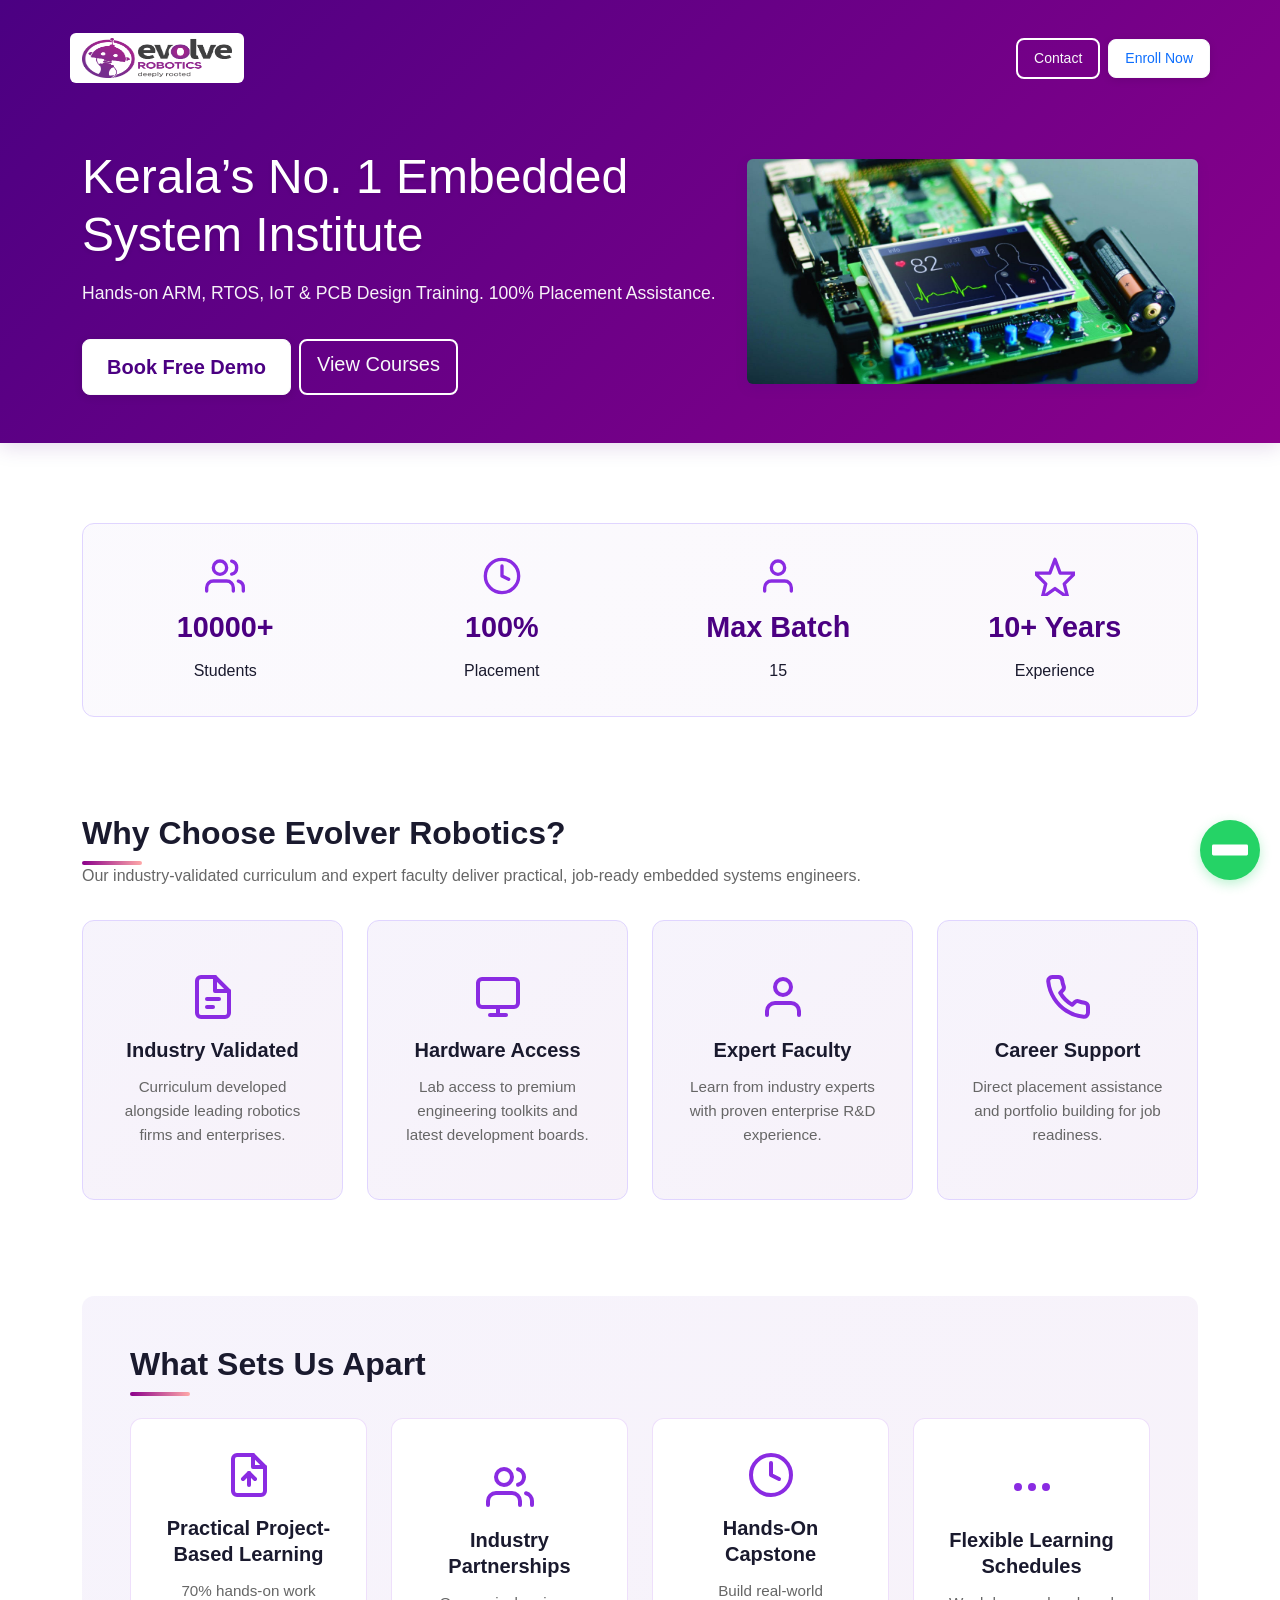
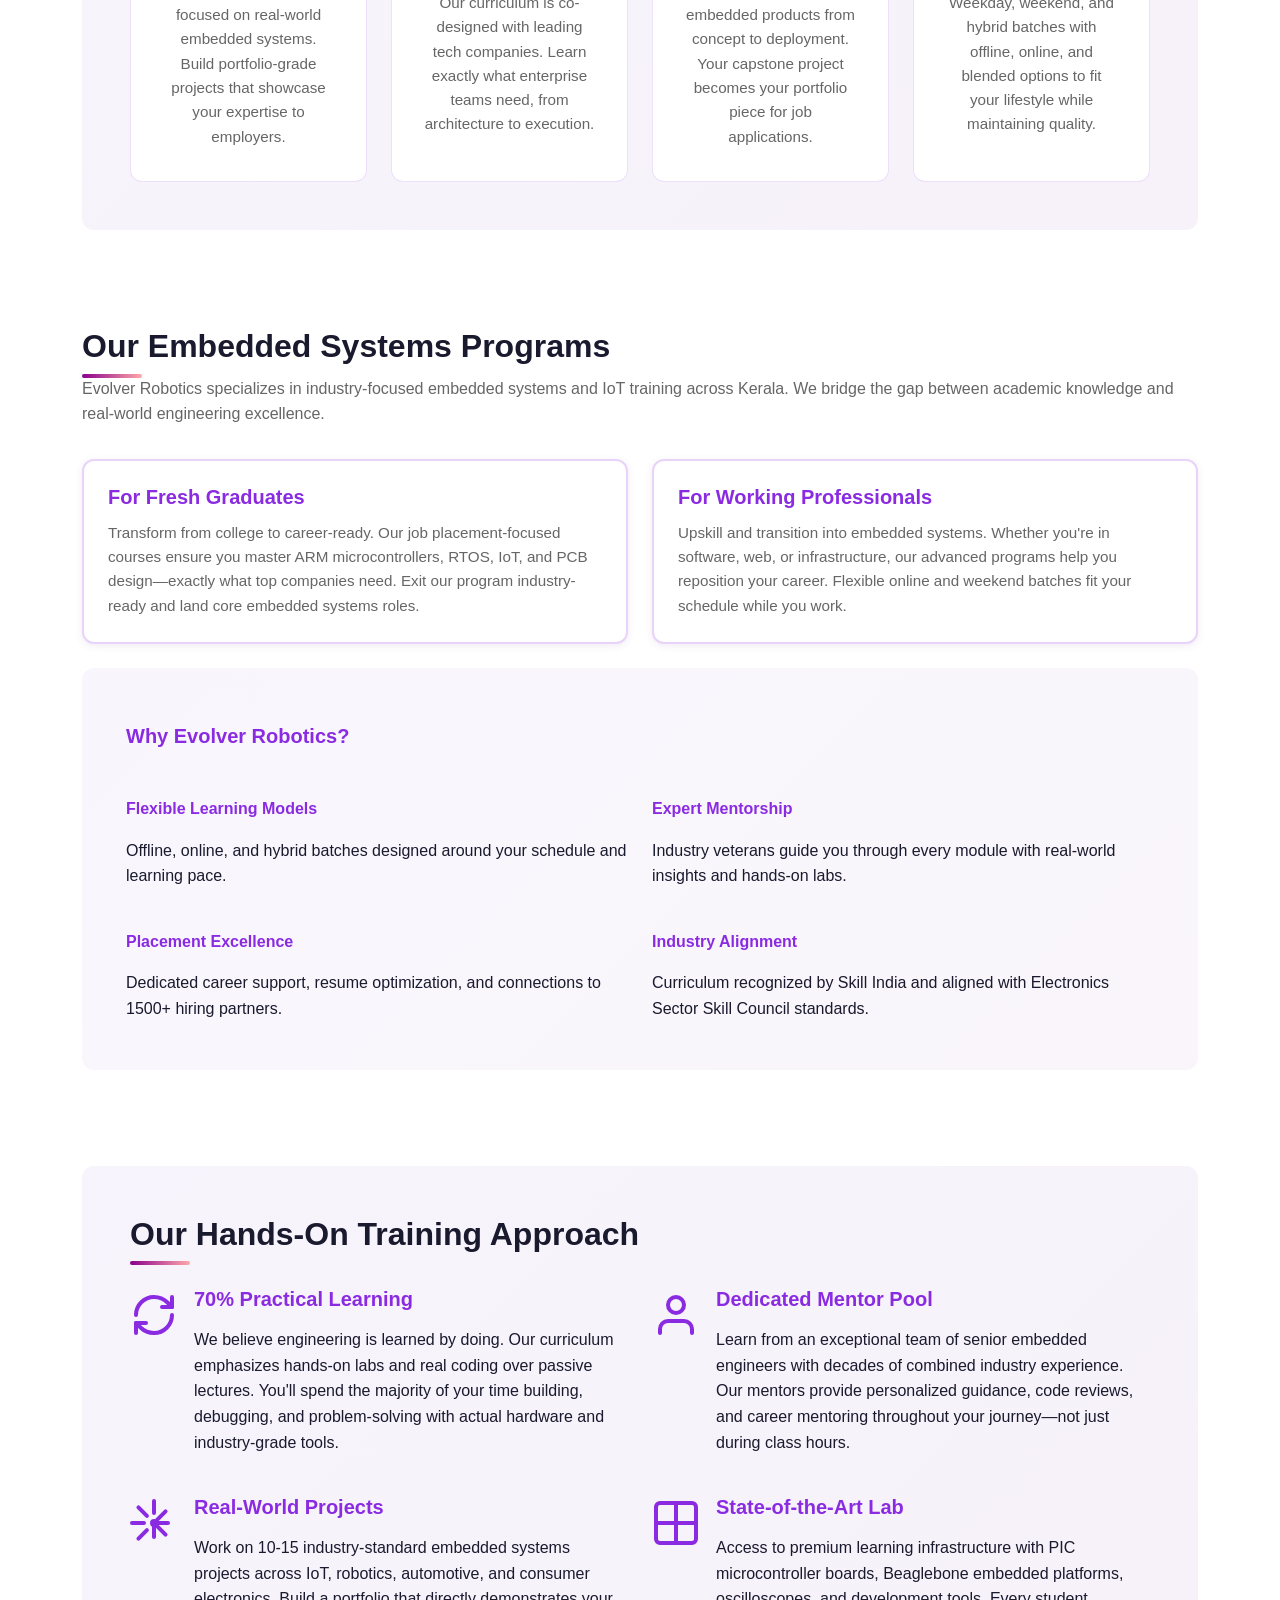
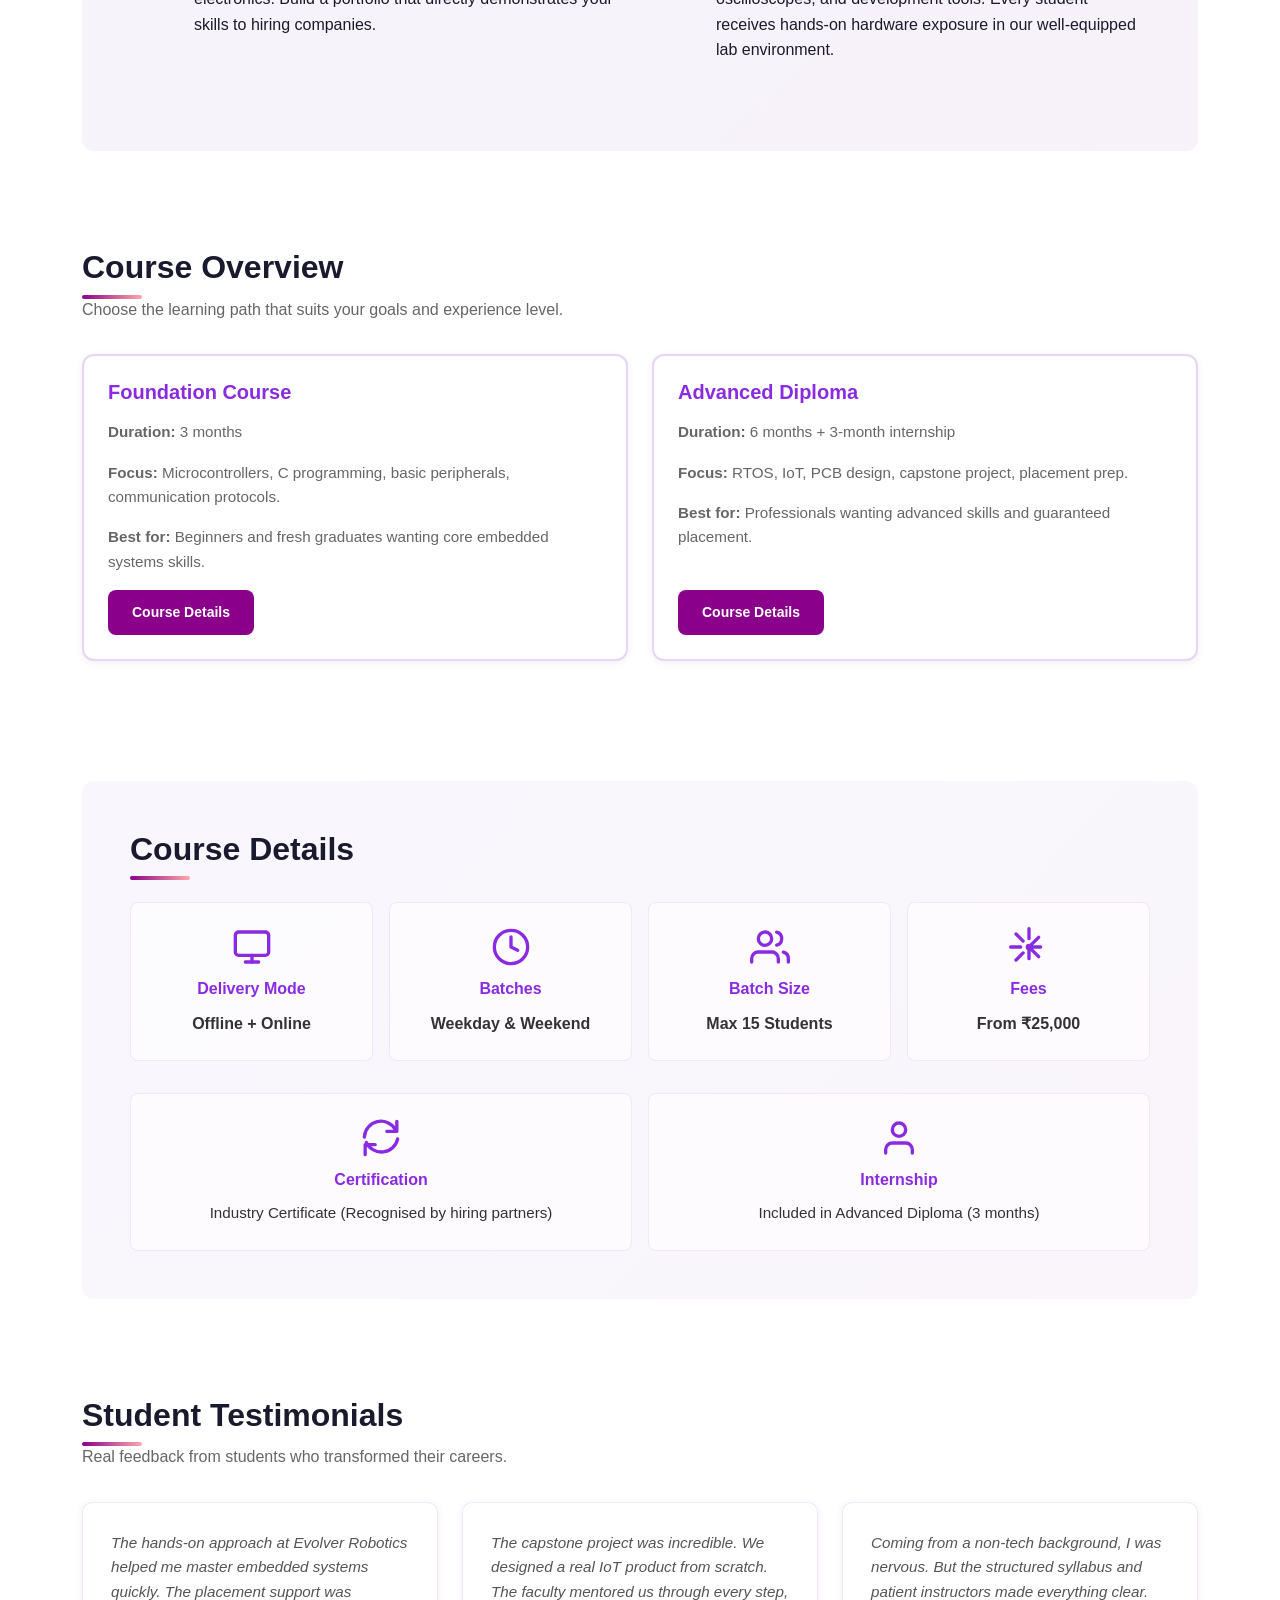
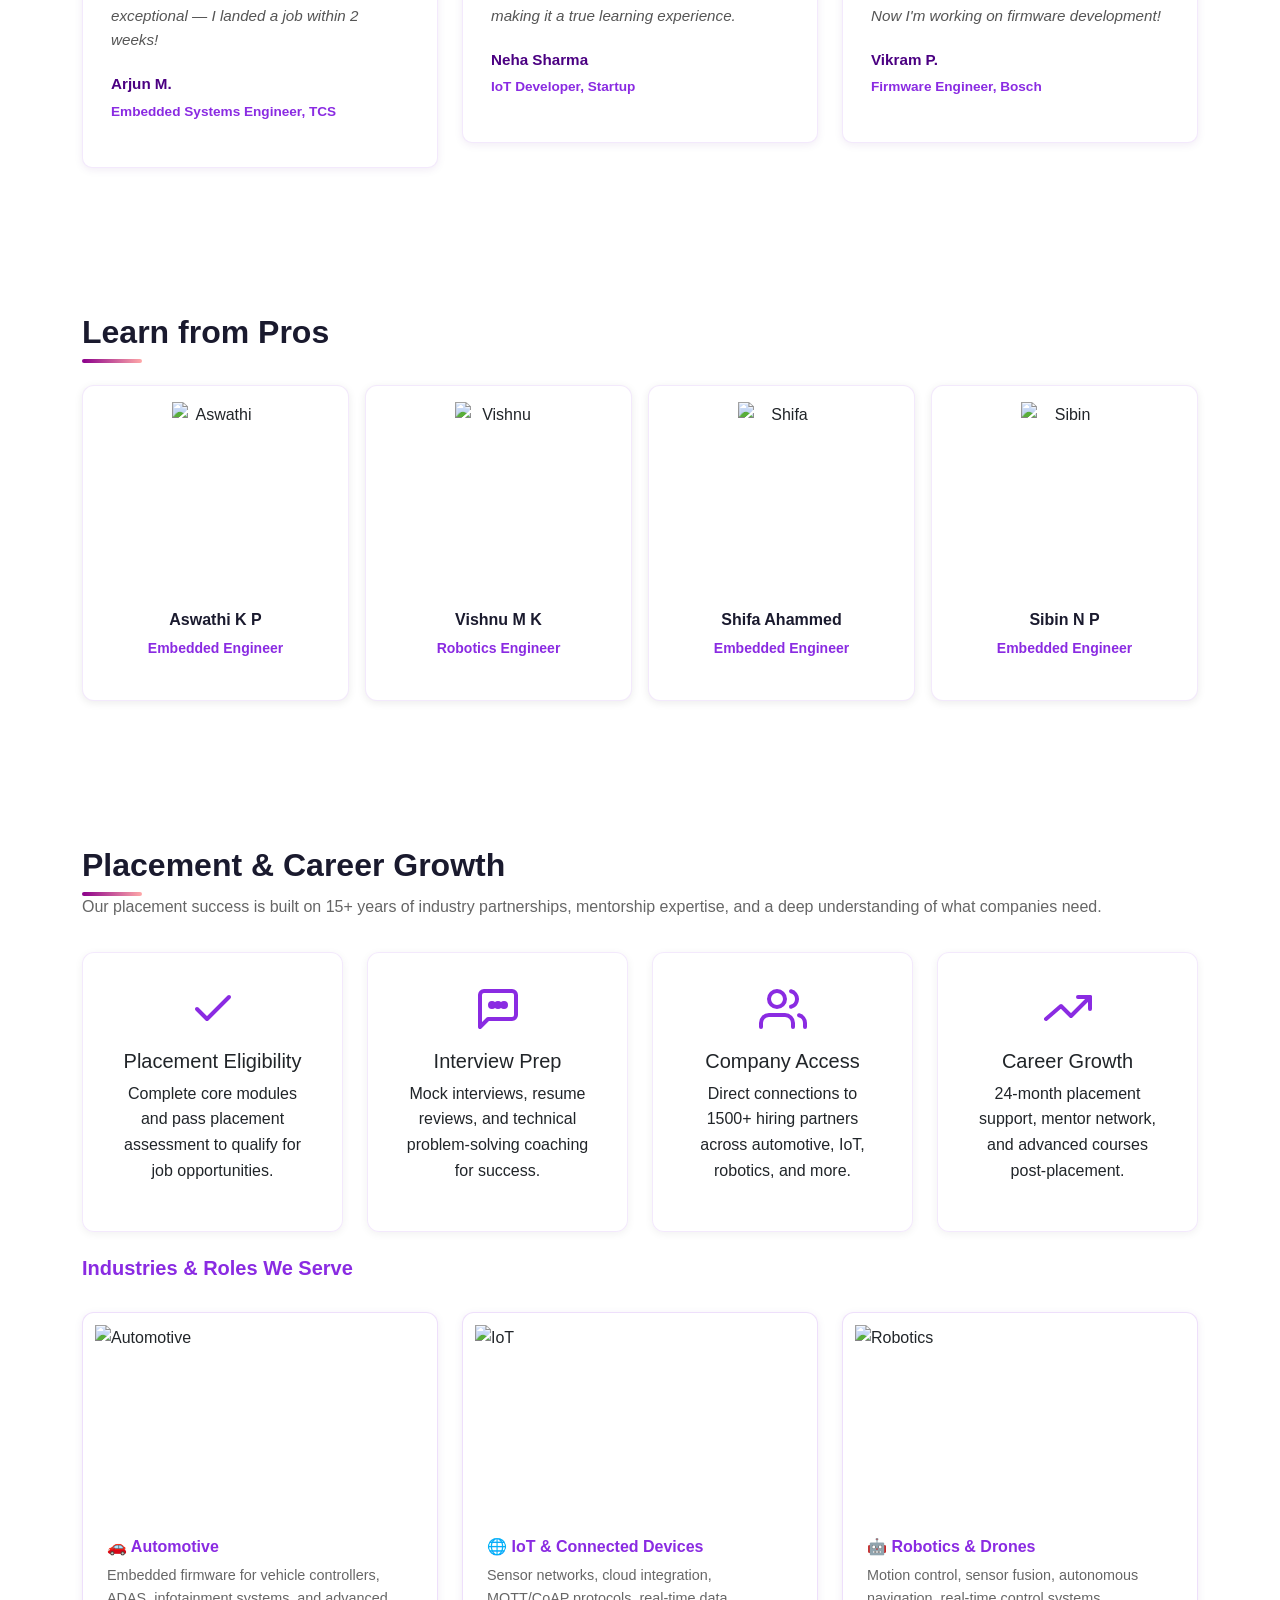
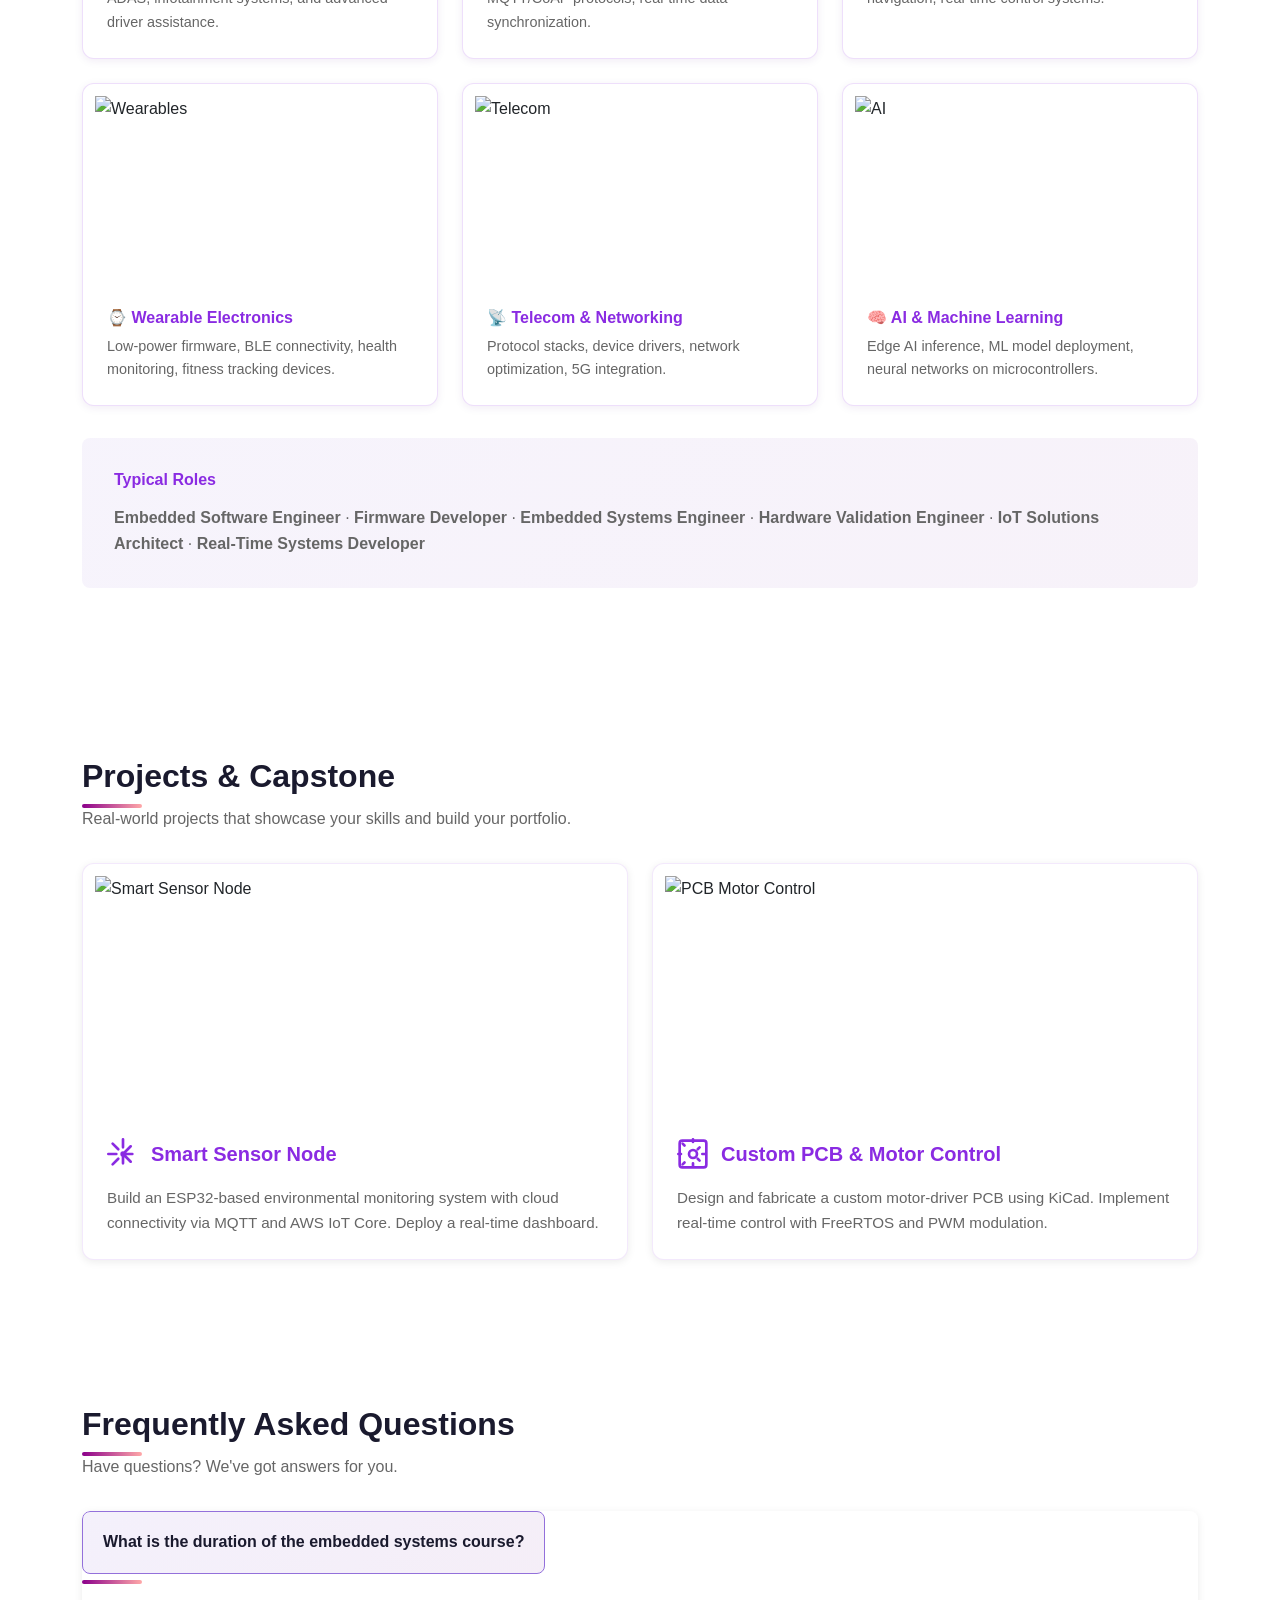
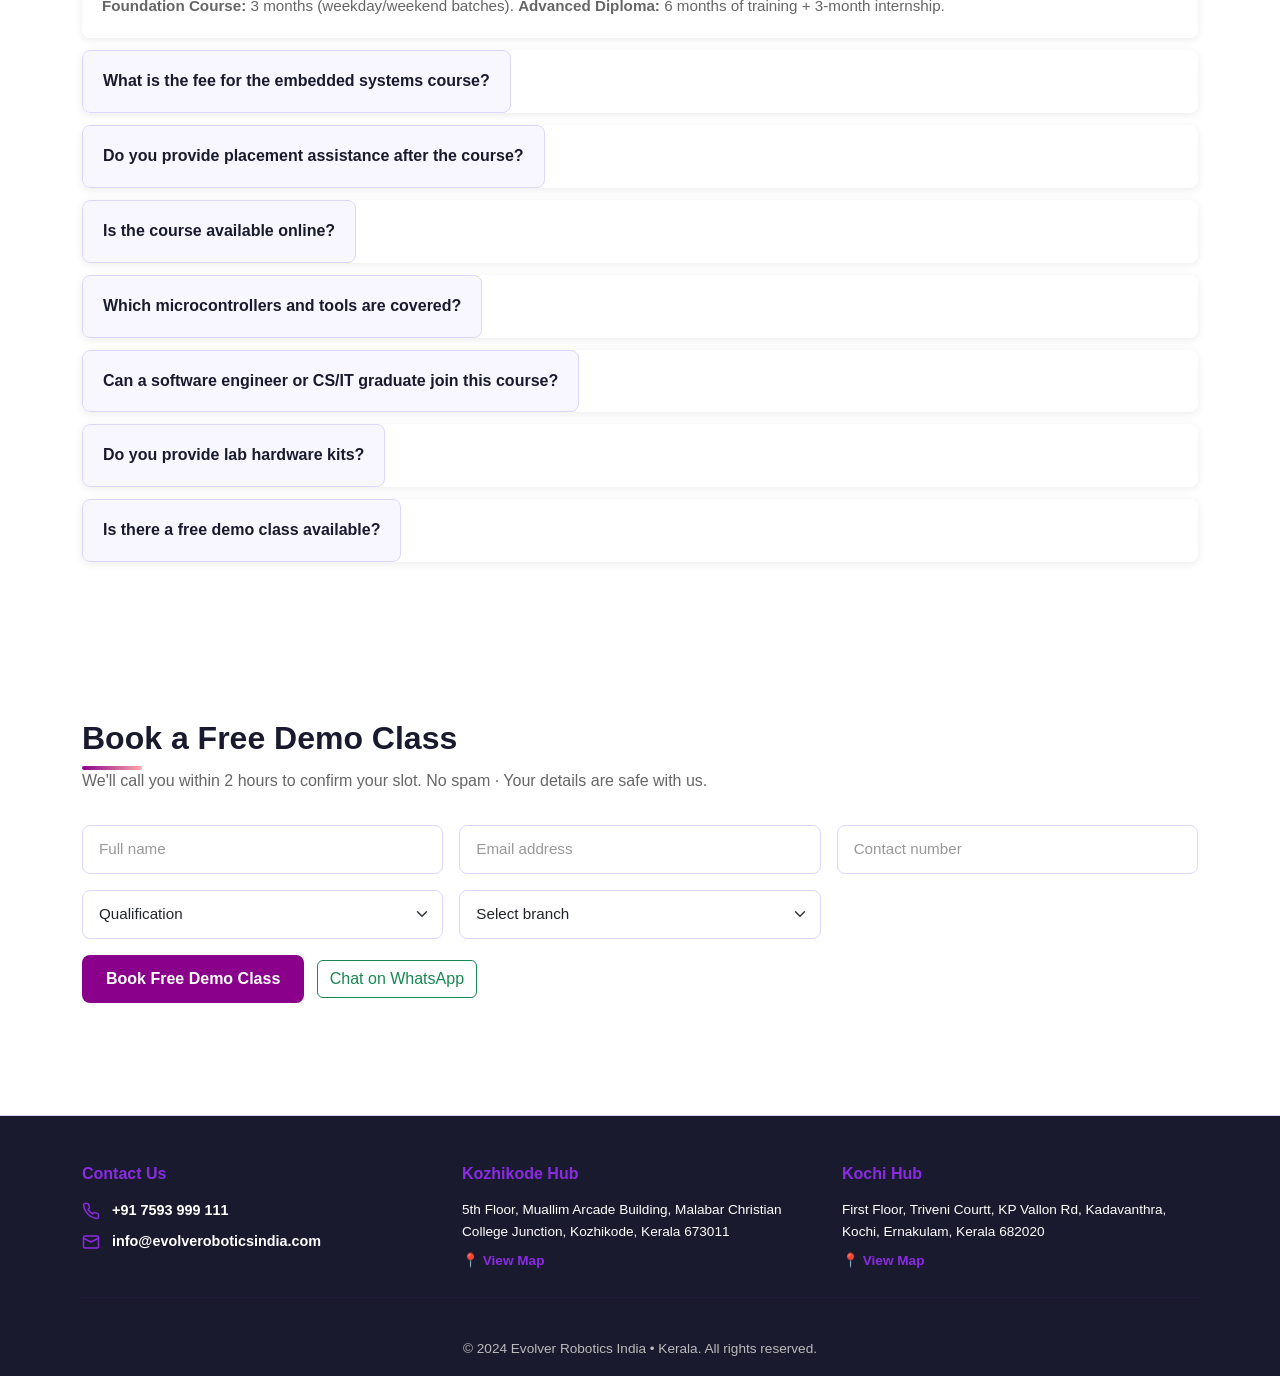
==== commit 3c8dcbee: "ok" ====
--- a/embedded-systems-site/index.html
+++ b/embedded-systems-site/index.html
@@ -28,7 +28,7 @@
             <p class="lead">Hands-on ARM, RTOS, IoT & PCB Design Training. 100% Placement Assistance.</p>
             <div class="d-flex gap-2">
               <button class="btn btn-light btn-lg" data-bs-toggle="modal" data-bs-target="#demoModal">Book Free Demo</button>
-              <a class="btn btn-outline-light btn-lg" href="#syllabus">Download Syllabus</a>
+              <a class="btn btn-outline-light btn-lg" href="#course-selection">View Courses</a>
             </div>
           </div>
           <div class="col-lg-5 d-none d-lg-block text-center">
@@ -81,28 +81,42 @@
         <div class="row g-4">
           <div class="col-lg-3 col-md-6">
             <div class="benefit-card h-100">
-              <div class="benefit-icon">🔬</div>
+              <svg xmlns="http://www.w3.org/2000/svg" width="48" height="48" viewBox="0 0 24 24" fill="none" stroke="#8a2be2" stroke-width="2" stroke-linecap="round" stroke-linejoin="round" style="margin-bottom: 1rem;">
+                <path d="M13 2H6a2 2 0 0 0-2 2v16a2 2 0 0 0 2 2h12a2 2 0 0 0 2-2V9z"></path>
+                <polyline points="13 2 13 9 20 9"></polyline>
+                <path d="M9 13h6"></path>
+                <path d="M9 17h3"></path>
+              </svg>
               <h5>Industry Validated</h5>
               <p>Curriculum developed alongside leading robotics firms and enterprises.</p>
             </div>
           </div>
           <div class="col-lg-3 col-md-6">
             <div class="benefit-card h-100">
-              <div class="benefit-icon">💻</div>
+              <svg xmlns="http://www.w3.org/2000/svg" width="48" height="48" viewBox="0 0 24 24" fill="none" stroke="#8a2be2" stroke-width="2" stroke-linecap="round" stroke-linejoin="round" style="margin-bottom: 1rem;">
+                <rect x="2" y="3" width="20" height="14" rx="2" ry="2"></rect>
+                <line x1="8" y1="21" x2="16" y2="21"></line>
+                <line x1="12" y1="17" x2="12" y2="21"></line>
+              </svg>
               <h5>Hardware Access</h5>
               <p>Lab access to premium engineering toolkits and latest development boards.</p>
             </div>
           </div>
           <div class="col-lg-3 col-md-6">
             <div class="benefit-card h-100">
-              <div class="benefit-icon">👨‍🏫</div>
+              <svg xmlns="http://www.w3.org/2000/svg" width="48" height="48" viewBox="0 0 24 24" fill="none" stroke="#8a2be2" stroke-width="2" stroke-linecap="round" stroke-linejoin="round" style="margin-bottom: 1rem;">
+                <path d="M20 21v-2a4 4 0 0 0-4-4H8a4 4 0 0 0-4 4v2"></path>
+                <circle cx="12" cy="7" r="4"></circle>
+              </svg>
               <h5>Expert Faculty</h5>
               <p>Learn from industry experts with proven enterprise R&D experience.</p>
             </div>
           </div>
           <div class="col-lg-3 col-md-6">
             <div class="benefit-card h-100">
-              <div class="benefit-icon">🚀</div>
+              <svg xmlns="http://www.w3.org/2000/svg" width="48" height="48" viewBox="0 0 24 24" fill="none" stroke="#8a2be2" stroke-width="2" stroke-linecap="round" stroke-linejoin="round" style="margin-bottom: 1rem;">
+                <path d="M22 16.92v3a2 2 0 0 1-2.18 2 19.79 19.79 0 0 1-8.63-3.07 19.5 19.5 0 0 1-6-6 19.79 19.79 0 0 1-3.07-8.67A2 2 0 0 1 4.11 2h3a2 2 0 0 1 2 1.72 12.84 12.84 0 0 0 .7 2.81 2 2 0 0 1-.45 2.11L8.09 9.91a16 16 0 0 0 6 6l1.27-1.27a2 2 0 0 1 2.11-.45 12.84 12.84 0 0 0 2.81.7A2 2 0 0 1 22 16.92z"></path>
+              </svg>
               <h5>Career Support</h5>
               <p>Direct placement assistance and portfolio building for job readiness.</p>
             </div>
@@ -115,30 +129,47 @@
         <div class="row g-4">
           <div class="col-lg-3 col-md-6">
             <div class="benefit-card h-100" style="background: white; border: 1px solid rgba(138, 43, 226, 0.15);">
-              <div class="benefit-icon" style="font-size: 2.5rem;">⚙️</div>
+              <svg xmlns="http://www.w3.org/2000/svg" width="48" height="48" viewBox="0 0 24 24" fill="none" stroke="#8a2be2" stroke-width="2" stroke-linecap="round" stroke-linejoin="round" style="margin-bottom: 1rem;">
+                <path d="M14 2H6a2 2 0 0 0-2 2v16a2 2 0 0 0 2 2h12a2 2 0 0 0 2-2V8z"></path>
+                <polyline points="14 2 14 8 20 8"></polyline>
+                <line x1="12" y1="11" x2="12" y2="17"></line>
+                <polyline points="9 14 12 11 15 14"></polyline>
+              </svg>
               <h5>Practical Project-Based Learning</h5>
               <p>70% hands-on work focused on real-world embedded systems. Build portfolio-grade projects that showcase your expertise to employers.</p>
             </div>
           </div>
           <div class="col-lg-3 col-md-6">
             <div class="benefit-card h-100" style="background: white; border: 1px solid rgba(138, 43, 226, 0.15);">
-              <div class="benefit-icon" style="font-size: 2.5rem;">🤝</div>
+              <svg xmlns="http://www.w3.org/2000/svg" width="48" height="48" viewBox="0 0 24 24" fill="none" stroke="#8a2be2" stroke-width="2" stroke-linecap="round" stroke-linejoin="round" style="margin-bottom: 1rem;">
+                <path d="M17 21v-2a4 4 0 0 0-4-4H5a4 4 0 0 0-4 4v2"></path>
+                <circle cx="9" cy="7" r="4"></circle>
+                <path d="M23 21v-2a4 4 0 0 0-3-3.87"></path>
+                <path d="M16 3.13a4 4 0 0 1 0 7.75"></path>
+              </svg>
               <h5>Industry Partnerships</h5>
               <p>Our curriculum is co-designed with leading tech companies. Learn exactly what enterprise teams need, from architecture to execution.</p>
             </div>
           </div>
           <div class="col-lg-3 col-md-6">
             <div class="benefit-card h-100" style="background: white; border: 1px solid rgba(138, 43, 226, 0.15);">
-              <div class="benefit-icon" style="font-size: 2.5rem;">🎯</div>
-              <h5>Placement-Ready Training</h5>
-              <p>Competitive programming, technical interview prep, and problem-solving strategies aligned with top-tier company expectations.</p>
+              <svg xmlns="http://www.w3.org/2000/svg" width="48" height="48" viewBox="0 0 24 24" fill="none" stroke="#8a2be2" stroke-width="2" stroke-linecap="round" stroke-linejoin="round" style="margin-bottom: 1rem;">
+                <path d="M12 2C6.48 2 2 6.48 2 12s4.48 10 10 10 10-4.48 10-10S17.52 2 12 2z"></path>
+                <polyline points="12 6 12 12 16 14"></polyline>
+              </svg>
+              <h5>Hands-On Capstone</h5>
+              <p>Build real-world embedded products from concept to deployment. Your capstone project becomes your portfolio piece for job applications.</p>
             </div>
           </div>
           <div class="col-lg-3 col-md-6">
             <div class="benefit-card h-100" style="background: white; border: 1px solid rgba(138, 43, 226, 0.15);">
-              <div class="benefit-icon" style="font-size: 2.5rem;">📈</div>
-              <h5>Guaranteed Placement Support</h5>
-              <p>We stand by every student. Continuous placement assistance until you land your dream job. Access to 1500+ hiring companies across sectors and geographies.</p>
+              <svg xmlns="http://www.w3.org/2000/svg" width="48" height="48" viewBox="0 0 24 24" fill="none" stroke="#8a2be2" stroke-width="2" stroke-linecap="round" stroke-linejoin="round" style="margin-bottom: 1rem;">
+                <circle cx="12" cy="12" r="1"></circle>
+                <circle cx="19" cy="12" r="1"></circle>
+                <circle cx="5" cy="12" r="1"></circle>
+              </svg>
+              <h5>Flexible Learning Schedules</h5>
+              <p>Weekday, weekend, and hybrid batches with offline, online, and blended options to fit your lifestyle while maintaining quality.</p>
             </div>
           </div>
         </div>
@@ -172,19 +203,19 @@
             <h5 style="color: #8a2be2; font-weight: 700; margin-bottom: 1.5rem;">Why Evolver Robotics?</h5>
           </div>
           <div class="col-md-6">
-            <p><strong style="color: #8a2be2;">🎯 Flexible Learning Models</strong></p>
+            <p><strong style="color: #8a2be2;">Flexible Learning Models</strong></p>
             <p>Offline, online, and hybrid batches designed around your schedule and learning pace.</p>
           </div>
           <div class="col-md-6">
-            <p><strong style="color: #8a2be2;">👥 Expert Mentorship</strong></p>
+            <p><strong style="color: #8a2be2;">Expert Mentorship</strong></p>
             <p>Industry veterans guide you through every module with real-world insights and hands-on labs.</p>
           </div>
           <div class="col-md-6">
-            <p><strong style="color: #8a2be2;">💼 Placement Excellence</strong></p>
+            <p><strong style="color: #8a2be2;">Placement Excellence</strong></p>
             <p>Dedicated career support, resume optimization, and connections to 1500+ hiring partners.</p>
           </div>
           <div class="col-md-6">
-            <p><strong style="color: #8a2be2;">🏆 Industry Alignment</strong></p>
+            <p><strong style="color: #8a2be2;">Industry Alignment</strong></p>
             <p>Curriculum recognized by Skill India and aligned with Electronics Sector Skill Council standards.</p>
           </div>
         </div>
@@ -195,23 +226,57 @@
         
         <div class="row g-4 mb-4">
           <div class="col-lg-6">
-            <h5 style="color: #8a2be2; font-weight: 700; margin-bottom: 1rem;">🔧 70% Practical Learning</h5>
-            <p>We believe engineering is learned by doing. Our curriculum emphasizes hands-on labs and real coding over passive lectures. You'll spend the majority of your time building, debugging, and problem-solving with actual hardware and industry-grade tools.</p>
+            <div style="display: flex; align-items: flex-start; gap: 1rem;">
+              <svg xmlns="http://www.w3.org/2000/svg" width="48" height="48" viewBox="0 0 24 24" fill="none" stroke="#8a2be2" stroke-width="2" stroke-linecap="round" stroke-linejoin="round" style="flex-shrink: 0; margin-top: 0.25rem;">
+                <path d="M3 12a9 9 0 0 1 9-9 9.75 9.75 0 0 1 6.74 2.74L21 8"></path>
+                <path d="M21 3v5h-5"></path>
+                <path d="M21 12a9 9 0 0 1-9 9 9.75 9.75 0 0 1-6.74-2.74L3 16"></path>
+                <path d="M3 21v-5h5"></path>
+              </svg>
+              <div>
+                <h5 style="color: #8a2be2; font-weight: 700; margin-bottom: 1rem;">70% Practical Learning</h5>
+                <p>We believe engineering is learned by doing. Our curriculum emphasizes hands-on labs and real coding over passive lectures. You'll spend the majority of your time building, debugging, and problem-solving with actual hardware and industry-grade tools.</p>
+              </div>
+            </div>
           </div>
           <div class="col-lg-6">
-            <h5 style="color: #8a2be2; font-weight: 700; margin-bottom: 1rem;">👨‍🏫 Dedicated Mentor Pool</h5>
-            <p>Learn from an exceptional team of senior embedded engineers with decades of combined industry experience. Our mentors provide personalized guidance, code reviews, and career mentoring throughout your journey—not just during class hours.</p>
+            <div style="display: flex; align-items: flex-start; gap: 1rem;">
+              <svg xmlns="http://www.w3.org/2000/svg" width="48" height="48" viewBox="0 0 24 24" fill="none" stroke="#8a2be2" stroke-width="2" stroke-linecap="round" stroke-linejoin="round" style="flex-shrink: 0; margin-top: 0.25rem;">
+                <path d="M20 21v-2a4 4 0 0 0-4-4H8a4 4 0 0 0-4 4v2"></path>
+                <circle cx="12" cy="7" r="4"></circle>
+              </svg>
+              <div>
+                <h5 style="color: #8a2be2; font-weight: 700; margin-bottom: 1rem;">Dedicated Mentor Pool</h5>
+                <p>Learn from an exceptional team of senior embedded engineers with decades of combined industry experience. Our mentors provide personalized guidance, code reviews, and career mentoring throughout your journey—not just during class hours.</p>
+              </div>
+            </div>
           </div>
         </div>
 
         <div class="row g-4 mb-4">
           <div class="col-lg-6">
-            <h5 style="color: #8a2be2; font-weight: 700; margin-bottom: 1rem;">⚙️ Real-World Projects</h5>
-            <p>Work on 10-15 industry-standard embedded systems projects across IoT, robotics, automotive, and consumer electronics. Build a portfolio that directly demonstrates your skills to hiring companies.</p>
+            <div style="display: flex; align-items: flex-start; gap: 1rem;">
+              <svg xmlns="http://www.w3.org/2000/svg" width="48" height="48" viewBox="0 0 24 24" fill="none" stroke="#8a2be2" stroke-width="2" stroke-linecap="round" stroke-linejoin="round" style="flex-shrink: 0; margin-top: 0.25rem;">
+                <circle cx="12" cy="12" r="1"></circle>
+                <path d="M12 1v6m0 6v6M4.22 4.22l4.24 4.24m5.08 5.08l4.24 4.24M1 12h6m6 0h6M4.22 19.78l4.24-4.24m5.08-5.08l4.24-4.24"></path>
+              </svg>
+              <div>
+                <h5 style="color: #8a2be2; font-weight: 700; margin-bottom: 1rem;">Real-World Projects</h5>
+                <p>Work on 10-15 industry-standard embedded systems projects across IoT, robotics, automotive, and consumer electronics. Build a portfolio that directly demonstrates your skills to hiring companies.</p>
+              </div>
+            </div>
           </div>
           <div class="col-lg-6">
-            <h5 style="color: #8a2be2; font-weight: 700; margin-bottom: 1rem;">🏢 State-of-the-Art Lab</h5>
-            <p>Access to premium learning infrastructure with PIC microcontroller boards, Beaglebone embedded platforms, oscilloscopes, and development tools. Every student receives hands-on hardware exposure in our well-equipped lab environment.</p>
+            <div style="display: flex; align-items: flex-start; gap: 1rem;">
+              <svg xmlns="http://www.w3.org/2000/svg" width="48" height="48" viewBox="0 0 24 24" fill="none" stroke="#8a2be2" stroke-width="2" stroke-linecap="round" stroke-linejoin="round" style="flex-shrink: 0; margin-top: 0.25rem;">
+                <path d="M12 2v20M2 12h20"></path>
+                <rect x="2" y="2" width="20" height="20" rx="2"></rect>
+              </svg>
+              <div>
+                <h5 style="color: #8a2be2; font-weight: 700; margin-bottom: 1rem;">State-of-the-Art Lab</h5>
+                <p>Access to premium learning infrastructure with PIC microcontroller boards, Beaglebone embedded platforms, oscilloscopes, and development tools. Every student receives hands-on hardware exposure in our well-equipped lab environment.</p>
+              </div>
+            </div>
           </div>
         </div>
       </section>
@@ -224,12 +289,12 @@
             <div class="card h-100" style="border: 2px solid rgba(138, 43, 226, 0.2); border-radius: 12px; box-shadow: 0 2px 8px rgba(0,0,0,0.06); min-height: 200px; display: flex; flex-direction: column;">
               <div class="card-body" style="display: flex; flex-direction: column; justify-content: space-between;">
                 <div>
-                  <h5 class="card-title" style="color: #8a2be2; font-weight: 700; margin-bottom: 1rem;">📅 Foundation Course</h5>
+                  <h5 class="card-title" style="color: #8a2be2; font-weight: 700; margin-bottom: 1rem;">Foundation Course</h5>
                   <p class="card-text"><strong>Duration:</strong> 3 months</p>
                   <p class="card-text"><strong>Focus:</strong> Microcontrollers, C programming, basic peripherals, communication protocols.</p>
                   <p class="card-text"><strong>Best for:</strong> Beginners and fresh graduates wanting core embedded systems skills.</p>
                 </div>
-                <a href="#syllabus" class="btn btn-primary btn-sm mt-3" style="align-self: flex-start;">View Syllabus</a>
+                <a href="foundation-course-details.html" class="btn btn-primary btn-sm mt-3" style="align-self: flex-start;">Course Details</a>
               </div>
             </div>
           </div>
@@ -237,12 +302,12 @@
             <div class="card h-100" style="border: 2px solid rgba(138, 43, 226, 0.2); border-radius: 12px; box-shadow: 0 2px 8px rgba(0,0,0,0.06); min-height: 200px; display: flex; flex-direction: column;">
               <div class="card-body" style="display: flex; flex-direction: column; justify-content: space-between;">
                 <div>
-                  <h5 class="card-title" style="color: #8a2be2; font-weight: 700; margin-bottom: 1rem;">🎓 Advanced Diploma</h5>
+                  <h5 class="card-title" style="color: #8a2be2; font-weight: 700; margin-bottom: 1rem;">Advanced Diploma</h5>
                   <p class="card-text"><strong>Duration:</strong> 6 months + 3-month internship</p>
                   <p class="card-text"><strong>Focus:</strong> RTOS, IoT, PCB design, capstone project, placement prep.</p>
                   <p class="card-text"><strong>Best for:</strong> Professionals wanting advanced skills and guaranteed placement.</p>
                 </div>
-                <a href="#syllabus" class="btn btn-primary btn-sm mt-3" style="align-self: flex-start;">View Syllabus</a>
+                <a href="advanced-course-details.html" class="btn btn-primary btn-sm mt-3" style="align-self: flex-start;">Course Details</a>
               </div>
             </div>
           </div>
@@ -254,25 +319,44 @@
         <div class="row text-center g-3">
           <div class="col-md-6 col-lg-3">
             <div style="padding: 1.5rem; border-radius: 8px; background: rgba(255,255,255,0.6); border: 1px solid rgba(138, 43, 226, 0.1); height: 100%;">
-              <h6 style="color: #8a2be2; font-weight: 700; margin-bottom: 0.75rem;">📚 Delivery Mode</h6>
+              <svg xmlns="http://www.w3.org/2000/svg" width="40" height="40" viewBox="0 0 24 24" fill="none" stroke="#8a2be2" stroke-width="2" stroke-linecap="round" stroke-linejoin="round" style="margin-bottom: 0.75rem; display: block; margin-left: auto; margin-right: auto;">
+                <rect x="2" y="3" width="20" height="14" rx="2" ry="2"></rect>
+                <line x1="8" y1="21" x2="16" y2="21"></line>
+                <line x1="12" y1="17" x2="12" y2="21"></line>
+              </svg>
+              <h6 style="color: #8a2be2; font-weight: 700; margin-bottom: 0.75rem;">Delivery Mode</h6>
               <p style="margin: 0; font-size: 1rem; font-weight: 600; color: #333;">Offline + Online</p>
             </div>
           </div>
           <div class="col-md-6 col-lg-3">
             <div style="padding: 1.5rem; border-radius: 8px; background: rgba(255,255,255,0.6); border: 1px solid rgba(138, 43, 226, 0.1); height: 100%;">
-              <h6 style="color: #8a2be2; font-weight: 700; margin-bottom: 0.75rem;">⏰ Batches</h6>
+              <svg xmlns="http://www.w3.org/2000/svg" width="40" height="40" viewBox="0 0 24 24" fill="none" stroke="#8a2be2" stroke-width="2" stroke-linecap="round" stroke-linejoin="round" style="margin-bottom: 0.75rem; display: block; margin-left: auto; margin-right: auto;">
+                <circle cx="12" cy="12" r="10"></circle>
+                <polyline points="12 6 12 12 16 14"></polyline>
+              </svg>
+              <h6 style="color: #8a2be2; font-weight: 700; margin-bottom: 0.75rem;">Batches</h6>
               <p style="margin: 0; font-size: 1rem; font-weight: 600; color: #333;">Weekday & Weekend</p>
             </div>
           </div>
           <div class="col-md-6 col-lg-3">
             <div style="padding: 1.5rem; border-radius: 8px; background: rgba(255,255,255,0.6); border: 1px solid rgba(138, 43, 226, 0.1); height: 100%;">
-              <h6 style="color: #8a2be2; font-weight: 700; margin-bottom: 0.75rem;">👥 Batch Size</h6>
+              <svg xmlns="http://www.w3.org/2000/svg" width="40" height="40" viewBox="0 0 24 24" fill="none" stroke="#8a2be2" stroke-width="2" stroke-linecap="round" stroke-linejoin="round" style="margin-bottom: 0.75rem; display: block; margin-left: auto; margin-right: auto;">
+                <path d="M17 21v-2a4 4 0 0 0-4-4H5a4 4 0 0 0-4 4v2"></path>
+                <circle cx="9" cy="7" r="4"></circle>
+                <path d="M23 21v-2a4 4 0 0 0-3-3.87"></path>
+                <path d="M16 3.13a4 4 0 0 1 0 7.75"></path>
+              </svg>
+              <h6 style="color: #8a2be2; font-weight: 700; margin-bottom: 0.75rem;">Batch Size</h6>
               <p style="margin: 0; font-size: 1rem; font-weight: 600; color: #333;">Max 15 Students</p>
             </div>
           </div>
           <div class="col-md-6 col-lg-3">
             <div style="padding: 1.5rem; border-radius: 8px; background: rgba(255,255,255,0.6); border: 1px solid rgba(138, 43, 226, 0.1); height: 100%;">
-              <h6 style="color: #8a2be2; font-weight: 700; margin-bottom: 0.75rem;">💰 Fees</h6>
+              <svg xmlns="http://www.w3.org/2000/svg" width="40" height="40" viewBox="0 0 24 24" fill="none" stroke="#8a2be2" stroke-width="2" stroke-linecap="round" stroke-linejoin="round" style="margin-bottom: 0.75rem; display: block; margin-left: auto; margin-right: auto;">
+                <circle cx="12" cy="12" r="1"></circle>
+                <path d="M12 1v6m0 6v6M4.22 4.22l4.24 4.24m5.08 5.08l4.24 4.24M1 12h6m6 0h6M4.22 19.78l4.24-4.24m5.08-5.08l4.24-4.24"></path>
+              </svg>
+              <h6 style="color: #8a2be2; font-weight: 700; margin-bottom: 0.75rem;">Fees</h6>
               <p style="margin: 0; font-size: 1rem; font-weight: 600; color: #333;">From ₹25,000</p>
             </div>
           </div>
@@ -280,13 +364,20 @@
         <div class="row mt-3 text-center g-3">
           <div class="col-md-6">
             <div style="padding: 1.5rem; border-radius: 8px; background: rgba(255,255,255,0.6); border: 1px solid rgba(138, 43, 226, 0.1);">
-              <h6 style="color: #8a2be2; font-weight: 700; margin-bottom: 0.75rem;">🏆 Certification</h6>
+              <svg xmlns="http://www.w3.org/2000/svg" width="40" height="40" viewBox="0 0 24 24" fill="none" stroke="#8a2be2" stroke-width="2" stroke-linecap="round" stroke-linejoin="round" style="margin-bottom: 0.75rem; display: block; margin-left: auto; margin-right: auto;">
+                <path d="M21.5 2v6h-6M2.5 22v-6h6M2 11.5a10 10 0 0 1 18.8-4.3M22 12.5a10 10 0 0 1-18.8 2.2"></path>
+              </svg>
+              <h6 style="color: #8a2be2; font-weight: 700; margin-bottom: 0.75rem;">Certification</h6>
               <p style="margin: 0; font-size: 0.95rem; color: #333;">Industry Certificate (Recognised by hiring partners)</p>
             </div>
           </div>
           <div class="col-md-6">
             <div style="padding: 1.5rem; border-radius: 8px; background: rgba(255,255,255,0.6); border: 1px solid rgba(138, 43, 226, 0.1);">
-              <h6 style="color: #8a2be2; font-weight: 700; margin-bottom: 0.75rem;">💡 Internship</h6>
+              <svg xmlns="http://www.w3.org/2000/svg" width="40" height="40" viewBox="0 0 24 24" fill="none" stroke="#8a2be2" stroke-width="2" stroke-linecap="round" stroke-linejoin="round" style="margin-bottom: 0.75rem; display: block; margin-left: auto; margin-right: auto;">
+                <path d="M20 21v-2a4 4 0 0 0-4-4H8a4 4 0 0 0-4 4v2"></path>
+                <circle cx="12" cy="7" r="4"></circle>
+              </svg>
+              <h6 style="color: #8a2be2; font-weight: 700; margin-bottom: 0.75rem;">Internship</h6>
               <p style="margin: 0; font-size: 0.95rem; color: #333;">Included in Advanced Diploma (3 months)</p>
             </div>
           </div>
@@ -368,72 +459,123 @@
         <p style="margin-bottom: 2rem; font-size: 1rem; color: #666;">Our placement success is built on 15+ years of industry partnerships, mentorship expertise, and a deep understanding of what companies need.</p>
         
         <div class="row g-4 mb-4">
-          <div class="col-lg-4">
-            <div class="card h-100" style="border: 2px solid rgba(138, 43, 226, 0.2); border-radius: 12px; box-shadow: 0 2px 8px rgba(0,0,0,0.06); text-align: center;">
-              <div class="card-body" style="padding: 2rem;">
-                <h6 style="color: #8a2be2; font-weight: 700; font-size: 2.5rem; margin-bottom: 0.75rem;">1500+</h6>
-                <p class="small" style="color: #666; line-height: 1.6;">Active hiring partners across automotive, IoT, robotics, AI, wearables, and telecom sectors.</p>
-              </div>
-            </div>
-          </div>
-          <div class="col-lg-4">
-            <div class="card h-100" style="border: 2px solid rgba(138, 43, 226, 0.2); border-radius: 12px; box-shadow: 0 2px 8px rgba(0,0,0,0.06); text-align: center;">
-              <div class="card-body" style="padding: 2rem;">
-                <h6 style="color: #8a2be2; font-weight: 700; font-size: 2.5rem; margin-bottom: 0.75rem;">24 Months</h6>
-                <p class="small" style="color: #666; line-height: 1.6;">Unlimited placement opportunities from course completion. We support you until you're hired.</p>
-              </div>
-            </div>
-          </div>
-          <div class="col-lg-4">
-            <div class="card h-100" style="border: 2px solid rgba(138, 43, 226, 0.2); border-radius: 12px; box-shadow: 0 2px 8px rgba(0,0,0,0.06); text-align: center;">
-              <div class="card-body" style="padding: 2rem;">
-                <h6 style="color: #8a2be2; font-weight: 700; font-size: 2.5rem; margin-bottom: 0.75rem;">50%</h6>
-                <p class="small" style="color: #666; line-height: 1.6;">Our graduates reduce company onboarding time by half. You're deployment-ready on day one.</p>
-              </div>
-            </div>
-          </div>
-        </div>
-
-        <div class="row g-4 mb-4">
-          <div class="col-lg-6">
-            <h5 style="color: #8a2be2; font-weight: 700; margin-bottom: 1rem;">📋 Structured Placement Process</h5>
-            <p><strong>Eligibility First:</strong> Complete core modules and pass placement assessment to qualify.</p>
-            <p><strong>Interview Prep:</strong> Mock interviews, resume reviews, and technical problem-solving workshops.</p>
-            <p><strong>Company Interactions:</strong> Direct access to hiring partners across embedded design, R&D, and firmware development roles.</p>
-            <p><strong>Transparent Process:</strong> Clear timelines and regular feedback from both students and companies.</p>
-          </div>
-          <div class="col-lg-6">
-            <h5 style="color: #8a2be2; font-weight: 700; margin-bottom: 1rem;">🎯 Long-Term Career Coaching</h5>
-            <p><strong>Beyond Placement:</strong> We view placements as the start of your career, not the end.</p>
-            <p><strong>Skill Development:</strong> Access to advanced courses and certifications post-placement.</p>
-            <p><strong>Mentor Network:</strong> Stay connected with industry experts for career guidance and growth.</p>
-            <p><strong>Salary Progression:</strong> Industry-relevant training ensures rapid career advancement and salary growth.</p>
+          <!-- Eligibility Card -->
+          <div class="col-lg-3 col-md-6">
+            
+            <div class="card h-100" style="border: 2px solid rgba(138, 43, 226, 0.2); border-radius: 12px; box-shadow: 0 2px 8px rgba(0,0,0,0.06); display: flex; flex-direction: column; align-items: center; padding: 2rem; text-align: center; background: rgba(255,255,255,0.6); border: 1px solid rgba(138, 43, 226, 0.1);">
+
+              <svg xmlns="http://www.w3.org/2000/svg" width="48" height="48" viewBox="0 0 24 24" fill="none" stroke="#8a2be2" stroke-width="2" stroke-linecap="round" stroke-linejoin="round" style="margin-bottom: 1rem;">
+                <polyline points="20 6 9 17 4 12"></polyline>
+              </svg>
+              <h5>Placement Eligibility</h5>
+              <p>Complete core modules and pass placement assessment to qualify for job opportunities.</p>
+            </div>
+          </div>
+
+          <!-- Interview Prep Card -->
+          <div class="col-lg-3 col-md-6">
+            <div class="card h-100" style="border: 2px solid rgba(138, 43, 226, 0.2); border-radius: 12px; box-shadow: 0 2px 8px rgba(0,0,0,0.06); display: flex; flex-direction: column; align-items: center; padding: 2rem; text-align: center; background: rgba(255,255,255,0.6); border: 1px solid rgba(138, 43, 226, 0.1);">
+              <svg xmlns="http://www.w3.org/2000/svg" width="48" height="48" viewBox="0 0 24 24" fill="none" stroke="#8a2be2" stroke-width="2" stroke-linecap="round" stroke-linejoin="round" style="margin-bottom: 1rem;">
+                <path d="M21 15a2 2 0 0 1-2 2H7l-4 4V5a2 2 0 0 1 2-2h14a2 2 0 0 1 2 2z"></path>
+                <circle cx="9" cy="10" r="1"></circle>
+                <circle cx="12" cy="10" r="1"></circle>
+                <circle cx="15" cy="10" r="1"></circle>
+              </svg>
+              <h5>Interview Prep</h5>
+              <p>Mock interviews, resume reviews, and technical problem-solving coaching for success.</p>
+            </div>
+          </div>
+
+          <!-- Company Access Card -->
+          <div class="col-lg-3 col-md-6">
+            <div class="card h-100" style="border: 2px solid rgba(138, 43, 226, 0.2); border-radius: 12px; box-shadow: 0 2px 8px rgba(0,0,0,0.06); display: flex; flex-direction: column; align-items: center; padding: 2rem; text-align: center; background: rgba(255,255,255,0.6); border: 1px solid rgba(138, 43, 226, 0.1);">
+              <svg xmlns="http://www.w3.org/2000/svg" width="48" height="48" viewBox="0 0 24 24" fill="none" stroke="#8a2be2" stroke-width="2" stroke-linecap="round" stroke-linejoin="round" style="margin-bottom: 1rem;">
+                <path d="M17 21v-2a4 4 0 0 0-4-4H5a4 4 0 0 0-4 4v2"></path>
+                <circle cx="9" cy="7" r="4"></circle>
+                <path d="M23 21v-2a4 4 0 0 0-3-3.87"></path>
+                <path d="M16 3.13a4 4 0 0 1 0 7.75"></path>
+              </svg>
+              <h5>Company Access</h5>
+              <p>Direct connections to 1500+ hiring partners across automotive, IoT, robotics, and more.</p>
+            </div>
+          </div>
+
+          <!-- Career Growth Card -->
+          <div class="col-lg-3 col-md-6">
+            <div class="card h-100" style="border: 2px solid rgba(138, 43, 226, 0.2); border-radius: 12px; box-shadow: 0 2px 8px rgba(0,0,0,0.06); display: flex; flex-direction: column; align-items: center; padding: 2rem; text-align: center; background: rgba(255,255,255,0.6); border: 1px solid rgba(138, 43, 226, 0.1);">
+              <svg xmlns="http://www.w3.org/2000/svg" width="48" height="48" viewBox="0 0 24 24" fill="none" stroke="#8a2be2" stroke-width="2" stroke-linecap="round" stroke-linejoin="round" style="margin-bottom: 1rem;">
+                <polyline points="23 6 13.5 15.5 8.5 10.5 1 17"></polyline>
+                <polyline points="17 6 23 6 23 12"></polyline>
+              </svg>
+              <h5>Career Growth</h5>
+              <p>24-month placement support, mentor network, and advanced courses post-placement.</p>
+            </div>
           </div>
         </div>
 
         <div class="row mb-4">
-          <div class="col-lg-12" style="background: linear-gradient(135deg, rgba(147, 112, 219, 0.08), rgba(155, 89, 182, 0.08)); padding: 2rem; border-radius: 8px;">
-            <h5 style="color: #8a2be2; font-weight: 700; margin-bottom: 1rem;">🏭 Industries & Roles We Serve</h5>
-            <p><strong>Automotive:</strong> Embedded firmware for vehicle controllers and ADAS systems · <strong>IoT & Connected Devices:</strong> Sensor networks, cloud integration, real-time systems</p>
-            <p><strong>Robotics & Drones:</strong> Motion control, sensor fusion, autonomous systems · <strong>Wearable Electronics:</strong> Low-power firmware, BLE, health monitoring devices</p>
-            <p><strong>Telecom & Networking:</strong> Protocol stacks, device drivers, network optimization · <strong>AI & Machine Learning:</strong> Edge AI inference on embedded platforms</p>
-            <p style="margin-bottom: 0;"><strong>Typical Roles:</strong> Embedded Software Engineer · Firmware Developer · Embedded Systems Engineer · Hardware Validation Engineer · IoT Solutions Architect</p>
-          </div>
-        </div>
-      </section>
-
-      <section id="hubs" class="mb-5" style="margin-top: 3rem;">
-        <h2 style="margin-bottom: 2rem; font-weight: 700; font-size: 2rem; color: #1a1a2e;">Operational Hubs</h2>
-        <div class="row">
-          <div class="col-md-6">
-            <h6>KOZHIKODE NODE</h6>
-            <p>5th Floor, Muallim Arcade Building, Malabar Christian College Junction, Kozhikode, Kerala 673011</p>
-            <a href="https://maps.app.goo.gl/NZcvDVCYcpg3f65v6" target="_blank">View Map</a>
-          </div>
-          <div class="col-md-6">
-            <h6>KOCHI NODE</h6>
-            <p>First Floor, Triveni Courtt, KP Vallon Rd, Kadavanthra, Kochi, Ernakulam, Kerala 682020</p>
-            <a href="https://maps.app.goo.gl/UWfJ3nuKMJKQMApH8" target="_blank">View Map</a>
+          <div class="col-lg-12">
+            <h5 style="color: #8a2be2; font-weight: 700; margin-bottom: 2rem;">Industries & Roles We Serve</h5>
+            <div class="row g-4">
+              <div class="col-md-6 col-lg-4">
+                <div class="card h-100" style="border: 1px solid rgba(138, 43, 226, 0.15); border-radius: 12px; overflow: hidden;">
+                  <img src="https://images.unsplash.com/photo-1552820728-8ac41f1ce891?w=500&h=250&fit=crop" alt="Automotive" style="object-fit: cover; height: 200px;">
+                  <div class="card-body">
+                    <h6 style="color: #8a2be2; font-weight: 700; margin-bottom: 0.5rem;">🚗 Automotive</h6>
+                    <p style="color: #666; font-size: 0.9rem; margin-bottom: 0;">Embedded firmware for vehicle controllers, ADAS, infotainment systems, and advanced driver assistance.</p>
+                  </div>
+                </div>
+              </div>
+              <div class="col-md-6 col-lg-4">
+                <div class="card h-100" style="border: 1px solid rgba(138, 43, 226, 0.15); border-radius: 12px; overflow: hidden;">
+                  <img src="https://images.unsplash.com/photo-1518611505868-48510c2e022f?w=500&h=250&fit=crop" alt="IoT" style="object-fit: cover; height: 200px;">
+                  <div class="card-body">
+                    <h6 style="color: #8a2be2; font-weight: 700; margin-bottom: 0.5rem;">🌐 IoT & Connected Devices</h6>
+                    <p style="color: #666; font-size: 0.9rem; margin-bottom: 0;">Sensor networks, cloud integration, MQTT/CoAP protocols, real-time data synchronization.</p>
+                  </div>
+                </div>
+              </div>
+              <div class="col-md-6 col-lg-4">
+                <div class="card h-100" style="border: 1px solid rgba(138, 43, 226, 0.15); border-radius: 12px; overflow: hidden;">
+                  <img src="https://images.unsplash.com/photo-1531746790731-6c087fecd65b?w=500&h=250&fit=crop" alt="Robotics" style="object-fit: cover; height: 200px;">
+                  <div class="card-body">
+                    <h6 style="color: #8a2be2; font-weight: 700; margin-bottom: 0.5rem;">🤖 Robotics & Drones</h6>
+                    <p style="color: #666; font-size: 0.9rem; margin-bottom: 0;">Motion control, sensor fusion, autonomous navigation, real-time control systems.</p>
+                  </div>
+                </div>
+              </div>
+              <div class="col-md-6 col-lg-4">
+                <div class="card h-100" style="border: 1px solid rgba(138, 43, 226, 0.15); border-radius: 12px; overflow: hidden;">
+                  <img src="https://images.unsplash.com/photo-1575519516968-6b1d5f3dc18f?w=500&h=250&fit=crop" alt="Wearables" style="object-fit: cover; height: 200px;">
+                  <div class="card-body">
+                    <h6 style="color: #8a2be2; font-weight: 700; margin-bottom: 0.5rem;">⌚ Wearable Electronics</h6>
+                    <p style="color: #666; font-size: 0.9rem; margin-bottom: 0;">Low-power firmware, BLE connectivity, health monitoring, fitness tracking devices.</p>
+                  </div>
+                </div>
+              </div>
+              <div class="col-md-6 col-lg-4">
+                <div class="card h-100" style="border: 1px solid rgba(138, 43, 226, 0.15); border-radius: 12px; overflow: hidden;">
+                  <img src="https://images.unsplash.com/photo-1451187580459-43490279c0fa?w=500&h=250&fit=crop" alt="Telecom" style="object-fit: cover; height: 200px;">
+                  <div class="card-body">
+                    <h6 style="color: #8a2be2; font-weight: 700; margin-bottom: 0.5rem;">📡 Telecom & Networking</h6>
+                    <p style="color: #666; font-size: 0.9rem; margin-bottom: 0;">Protocol stacks, device drivers, network optimization, 5G integration.</p>
+                  </div>
+                </div>
+              </div>
+              <div class="col-md-6 col-lg-4">
+                <div class="card h-100" style="border: 1px solid rgba(138, 43, 226, 0.15); border-radius: 12px; overflow: hidden;">
+                  <img src="https://images.unsplash.com/photo-1677442d019cecf8978b4a280b90cea741b1ef631?w=500&h=250&fit=crop" alt="AI" style="object-fit: cover; height: 200px;">
+                  <div class="card-body">
+                    <h6 style="color: #8a2be2; font-weight: 700; margin-bottom: 0.5rem;">🧠 AI & Machine Learning</h6>
+                    <p style="color: #666; font-size: 0.9rem; margin-bottom: 0;">Edge AI inference, ML model deployment, neural networks on microcontrollers.</p>
+                  </div>
+                </div>
+              </div>
+            </div>
+            <div style="background: linear-gradient(135deg, rgba(147, 112, 219, 0.08), rgba(155, 89, 182, 0.08)); padding: 2rem; border-radius: 8px; margin-top: 2rem;">
+              <h6 style="color: #8a2be2; font-weight: 700; margin-bottom: 1rem;">Typical Roles</h6>
+              <p style="margin-bottom: 0; color: #666;"><strong>Embedded Software Engineer</strong> · <strong>Firmware Developer</strong> · <strong>Embedded Systems Engineer</strong> · <strong>Hardware Validation Engineer</strong> · <strong>IoT Solutions Architect</strong> · <strong>Real-Time Systems Developer</strong></p>
+            </div>
           </div>
         </div>
       </section>
@@ -446,7 +588,13 @@
             <div class="card h-100" style="border-radius: 12px; box-shadow: 0 2px 8px rgba(0,0,0,0.08); overflow: hidden; border: 1px solid rgba(138, 43, 226, 0.1);">
               <img src="https://images.unsplash.com/photo-1518611505868-48510c2e022f?w=500&h=300&fit=crop" class="card-img-top" alt="Smart Sensor Node" style="object-fit: cover; height: 250px;">
               <div class="card-body" style="display: flex; flex-direction: column;">
-                <h5 class="card-title" style="color: #8a2be2; font-weight: 700; margin-bottom: 1rem;">🌍 Smart Sensor Node</h5>
+                <div style="display: flex; align-items: center; gap: 0.75rem; margin-bottom: 1rem;">
+                  <svg xmlns="http://www.w3.org/2000/svg" width="32" height="32" viewBox="0 0 24 24" fill="none" stroke="#8a2be2" stroke-width="2" stroke-linecap="round" stroke-linejoin="round">
+                    <circle cx="12" cy="12" r="1"></circle>
+                    <path d="M12 1v6m0 6v6M4.22 4.22l4.24 4.24m5.08 5.08l4.24 4.24M1 12h6m6 0h6M4.22 19.78l4.24-4.24m5.08-5.08l4.24-4.24"></path>
+                  </svg>
+                  <h5 class="card-title" style="color: #8a2be2; font-weight: 700; margin: 0;">Smart Sensor Node</h5>
+                </div>
                 <p class="card-text" style="color: #666; line-height: 1.6; flex-grow: 1;">Build an ESP32-based environmental monitoring system with cloud connectivity via MQTT and AWS IoT Core. Deploy a real-time dashboard.</p>
               </div>
             </div>
@@ -455,7 +603,14 @@
             <div class="card h-100" style="border-radius: 12px; box-shadow: 0 2px 8px rgba(0,0,0,0.08); overflow: hidden; border: 1px solid rgba(138, 43, 226, 0.1);">
               <img src="https://images.unsplash.com/photo-1559056199-641a0ac8b3f7?w=500&h=300&fit=crop" class="card-img-top" alt="PCB Motor Control" style="object-fit: cover; height: 250px;">
               <div class="card-body" style="display: flex; flex-direction: column;">
-                <h5 class="card-title" style="color: #8a2be2; font-weight: 700; margin-bottom: 1rem;">⚙️ Custom PCB & Motor Control</h5>
+                <div style="display: flex; align-items: center; gap: 0.75rem; margin-bottom: 1rem;">
+                  <svg xmlns="http://www.w3.org/2000/svg" width="32" height="32" viewBox="0 0 24 24" fill="none" stroke="#8a2be2" stroke-width="2" stroke-linecap="round" stroke-linejoin="round">
+                    <rect x="2" y="2" width="20" height="20" rx="2"></rect>
+                    <circle cx="12" cy="12" r="3"></circle>
+                    <path d="M12 1v2m0 16v2M4.22 4.22l1.41 1.41m9.9 9.9l1.41 1.41M1 12h2m16 0h2M4.22 19.78l1.41-1.41m9.9-9.9l1.41-1.41"></path>
+                  </svg>
+                  <h5 class="card-title" style="color: #8a2be2; font-weight: 700; margin: 0;">Custom PCB & Motor Control</h5>
+                </div>
                 <p class="card-text" style="color: #666; line-height: 1.6; flex-grow: 1;">Design and fabricate a custom motor-driver PCB using KiCad. Implement real-time control with FreeRTOS and PWM modulation.</p>
               </div>
             </div>
@@ -466,69 +621,69 @@
       <section id="faq" class="mb-5" style="margin-top: 3rem;">
         <h2 style="margin-bottom: 0.5rem; font-weight: 700; font-size: 2rem; color: #1a1a2e;">Frequently Asked Questions</h2>
         <p style="margin-bottom: 2rem; font-size: 1rem; color: #666;">Have questions? We've got answers for you.</p>
-        <div class="accordion" id="faqAccordion" style="border: none;">
-          <div class="accordion-item" style="border: none; margin-bottom: 0.75rem; border-radius: 8px; overflow: hidden; box-shadow: 0 2px 8px rgba(0,0,0,0.08);">
+        <div class="accordion" id="faqAccordion" style="border: none; max-width: 100%; display: flex; flex-direction: column; gap: 0;">
+          <div class="accordion-item" style="border: none; margin-bottom: 0.75rem; border-radius: 8px; overflow: hidden; box-shadow: 0 2px 8px rgba(0,0,0,0.08); width: 100%;">
             <h2 class="accordion-header" id="faq1">
-              <button class="accordion-button" type="button" data-bs-toggle="collapse" data-bs-target="#faqCollapse1">What is the duration of the embedded systems course?</button>
+              <button class="accordion-button" type="button" data-bs-toggle="collapse" data-bs-target="#faqCollapse1" style="font-size: 1rem; font-weight: 600; color: #1a1a2e; padding: 1.25rem; display: block; width: 100%; text-align: left;">What is the duration of the embedded systems course?</button>
             </h2>
             <div id="faqCollapse1" class="accordion-collapse collapse show" data-bs-parent="#faqAccordion">
-              <div class="accordion-body"><strong>Foundation Course:</strong> 3 months (weekday/weekend batches). <strong>Advanced Diploma:</strong> 6 months of training + 3-month internship.</div>
-            </div>
-          </div>
-          <div class="accordion-item">
+              <div class="accordion-body" style="padding: 1.25rem; background: rgba(255,255,255,0.5); font-size: 0.95rem; line-height: 1.6; color: #666;"><strong>Foundation Course:</strong> 3 months (weekday/weekend batches). <strong>Advanced Diploma:</strong> 6 months of training + 3-month internship.</div>
+            </div>
+          </div>
+          <div class="accordion-item" style="border: none; margin-bottom: 0.75rem; border-radius: 8px; overflow: hidden; box-shadow: 0 2px 8px rgba(0,0,0,0.08); width: 100%;">
             <h2 class="accordion-header" id="faq2">
-              <button class="accordion-button collapsed" type="button" data-bs-toggle="collapse" data-bs-target="#faqCollapse2">What is the fee for the embedded systems course?</button>
+              <button class="accordion-button collapsed" type="button" data-bs-toggle="collapse" data-bs-target="#faqCollapse2" style="font-size: 1rem; font-weight: 600; color: #1a1a2e; padding: 1.25rem; display: block; width: 100%; text-align: left;">What is the fee for the embedded systems course?</button>
             </h2>
             <div id="faqCollapse2" class="accordion-collapse collapse" data-bs-parent="#faqAccordion">
-              <div class="accordion-body">Fees start from ₹25,000 for the Foundation course. No-cost EMI options are available, and early-batch discounts apply. Contact us for detailed pricing on the Advanced Diploma.</div>
-            </div>
-          </div>
-          <div class="accordion-item">
+              <div class="accordion-body" style="padding: 1.25rem; background: rgba(255,255,255,0.5); font-size: 0.95rem; line-height: 1.6; color: #666;">Fees start from ₹25,000 for the Foundation course. No-cost EMI options are available, and early-batch discounts apply. Contact us for detailed pricing on the Advanced Diploma.</div>
+            </div>
+          </div>
+          <div class="accordion-item" style="border: none; margin-bottom: 0.75rem; border-radius: 8px; overflow: hidden; box-shadow: 0 2px 8px rgba(0,0,0,0.08); width: 100%;">
             <h2 class="accordion-header" id="faq3">
-              <button class="accordion-button collapsed" type="button" data-bs-toggle="collapse" data-bs-target="#faqCollapse3">Do you provide placement assistance after the course?</button>
+              <button class="accordion-button collapsed" type="button" data-bs-toggle="collapse" data-bs-target="#faqCollapse3" style="font-size: 1rem; font-weight: 600; color: #1a1a2e; padding: 1.25rem; display: block; width: 100%; text-align: left;">Do you provide placement assistance after the course?</button>
             </h2>
             <div id="faqCollapse3" class="accordion-collapse collapse" data-bs-parent="#faqAccordion">
-              <div class="accordion-body">Yes! We provide 100% placement assistance including resume building, mock interviews, and direct connections with 50+ hiring partners across India and the Middle East. Entry-level salaries range from ₹4.5L–₹8L PA.</div>
-            </div>
-          </div>
-          <div class="accordion-item">
+              <div class="accordion-body" style="padding: 1.25rem; background: rgba(255,255,255,0.5); font-size: 0.95rem; line-height: 1.6; color: #666;">Yes! We provide 100% placement assistance including resume building, mock interviews, and direct connections with 50+ hiring partners across India and the Middle East. Entry-level salaries range from ₹4.5L–₹8L PA.</div>
+            </div>
+          </div>
+          <div class="accordion-item" style="border: none; margin-bottom: 0.75rem; border-radius: 8px; overflow: hidden; box-shadow: 0 2px 8px rgba(0,0,0,0.08); width: 100%;">
             <h2 class="accordion-header" id="faq4">
-              <button class="accordion-button collapsed" type="button" data-bs-toggle="collapse" data-bs-target="#faqCollapse4">Is the course available online?</button>
+              <button class="accordion-button collapsed" type="button" data-bs-toggle="collapse" data-bs-target="#faqCollapse4" style="font-size: 1rem; font-weight: 600; color: #1a1a2e; padding: 1.25rem; display: block; width: 100%; text-align: left;">Is the course available online?</button>
             </h2>
             <div id="faqCollapse4" class="accordion-collapse collapse" data-bs-parent="#faqAccordion">
-              <div class="accordion-body">Yes! We offer both Offline + Online delivery modes, making it accessible for students in Kozhikode, Kochi, and beyond. Online students get access to lab kits and recordings of all hands-on sessions.</div>
-            </div>
-          </div>
-          <div class="accordion-item">
+              <div class="accordion-body" style="padding: 1.25rem; background: rgba(255,255,255,0.5); font-size: 0.95rem; line-height: 1.6; color: #666;">Yes! We offer both Offline + Online delivery modes, making it accessible for students in Kozhikode, Kochi, and beyond. Online students get access to lab kits and recordings of all hands-on sessions.</div>
+            </div>
+          </div>
+          <div class="accordion-item" style="border: none; margin-bottom: 0.75rem; border-radius: 8px; overflow: hidden; box-shadow: 0 2px 8px rgba(0,0,0,0.08); width: 100%;">
             <h2 class="accordion-header" id="faq5">
-              <button class="accordion-button collapsed" type="button" data-bs-toggle="collapse" data-bs-target="#faqCollapse5">Which microcontrollers and tools are covered?</button>
+              <button class="accordion-button collapsed" type="button" data-bs-toggle="collapse" data-bs-target="#faqCollapse5" style="font-size: 1rem; font-weight: 600; color: #1a1a2e; padding: 1.25rem; display: block; width: 100%; text-align: left;">Which microcontrollers and tools are covered?</button>
             </h2>
             <div id="faqCollapse5" class="accordion-collapse collapse" data-bs-parent="#faqAccordion">
-              <div class="accordion-body">We cover 8-bit and 32-bit microcontrollers, ARM architectures, ESP32, ESP8266, and Raspberry Pi. Tools include Keil µVision, MPLAB, KiCad (PCB design), Oscilloscopes, and FreeRTOS. Cloud platforms (AWS IoT, Firebase) and development environments are also included.</div>
-            </div>
-          </div>
-          <div class="accordion-item">
+              <div class="accordion-body" style="padding: 1.25rem; background: rgba(255,255,255,0.5); font-size: 0.95rem; line-height: 1.6; color: #666;">We cover 8-bit and 32-bit microcontrollers, ARM architectures, ESP32, ESP8266, and Raspberry Pi. Tools include Keil µVision, MPLAB, KiCad (PCB design), Oscilloscopes, and FreeRTOS. Cloud platforms (AWS IoT, Firebase) and development environments are also included.</div>
+            </div>
+          </div>
+          <div class="accordion-item" style="border: none; margin-bottom: 0.75rem; border-radius: 8px; overflow: hidden; box-shadow: 0 2px 8px rgba(0,0,0,0.08); width: 100%;">
             <h2 class="accordion-header" id="faq6">
-              <button class="accordion-button collapsed" type="button" data-bs-toggle="collapse" data-bs-target="#faqCollapse6">Can a software engineer or CS/IT graduate join this course?</button>
+              <button class="accordion-button collapsed" type="button" data-bs-toggle="collapse" data-bs-target="#faqCollapse6" style="font-size: 1rem; font-weight: 600; color: #1a1a2e; padding: 1.25rem; display: block; width: 100%; text-align: left;">Can a software engineer or CS/IT graduate join this course?</button>
             </h2>
             <div id="faqCollapse6" class="accordion-collapse collapse" data-bs-parent="#faqAccordion">
-              <div class="accordion-body">Absolutely! Software engineers and CS/IT graduates are great fits. Many transition to embedded systems for better career growth. If you have programming experience, you can skip or accelerate the Foundation module.</div>
-            </div>
-          </div>
-          <div class="accordion-item">
+              <div class="accordion-body" style="padding: 1.25rem; background: rgba(255,255,255,0.5); font-size: 0.95rem; line-height: 1.6; color: #666;">Absolutely! Software engineers and CS/IT graduates are great fits. Many transition to embedded systems for better career growth. If you have programming experience, you can skip or accelerate the Foundation module.</div>
+            </div>
+          </div>
+          <div class="accordion-item" style="border: none; margin-bottom: 0.75rem; border-radius: 8px; overflow: hidden; box-shadow: 0 2px 8px rgba(0,0,0,0.08); width: 100%;">
             <h2 class="accordion-header" id="faq7">
-              <button class="accordion-button collapsed" type="button" data-bs-toggle="collapse" data-bs-target="#faqCollapse7">Do you provide lab hardware kits?</button>
+              <button class="accordion-button collapsed" type="button" data-bs-toggle="collapse" data-bs-target="#faqCollapse7" style="font-size: 1rem; font-weight: 600; color: #1a1a2e; padding: 1.25rem; display: block; width: 100%; text-align: left;">Do you provide lab hardware kits?</button>
             </h2>
             <div id="faqCollapse7" class="accordion-collapse collapse" data-bs-parent="#faqAccordion">
-              <div class="accordion-body">Yes! All students receive hands-on access to premium development boards, sensors, and components during the course. The lab kit is included and can be retained by students as part of their capstone project.</div>
-            </div>
-          </div>
-          <div class="accordion-item">
+              <div class="accordion-body" style="padding: 1.25rem; background: rgba(255,255,255,0.5); font-size: 0.95rem; line-height: 1.6; color: #666;">Yes! All students receive hands-on access to premium development boards, sensors, and components during the course. The lab kit is included and can be retained by students as part of their capstone project.</div>
+            </div>
+          </div>
+          <div class="accordion-item" style="border: none; margin-bottom: 0.75rem; border-radius: 8px; overflow: hidden; box-shadow: 0 2px 8px rgba(0,0,0,0.08); width: 100%;">
             <h2 class="accordion-header" id="faq8">
-              <button class="accordion-button collapsed" type="button" data-bs-toggle="collapse" data-bs-target="#faqCollapse8">Is there a free demo class available?</button>
+              <button class="accordion-button collapsed" type="button" data-bs-toggle="collapse" data-bs-target="#faqCollapse8" style="font-size: 1rem; font-weight: 600; color: #1a1a2e; padding: 1.25rem; display: block; width: 100%; text-align: left;">Is there a free demo class available?</button>
             </h2>
             <div id="faqCollapse8" class="accordion-collapse collapse" data-bs-parent="#faqAccordion">
-              <div class="accordion-body">Yes! We offer free demo classes every week. You can join a live session to experience our teaching style, interact with instructors, and explore the curriculum. Book your demo slot now using the form below or call +91 7593 999 111.</div>
+              <div class="accordion-body" style="padding: 1.25rem; background: rgba(255,255,255,0.5); font-size: 0.95rem; line-height: 1.6; color: #666;">Yes! We offer free demo classes every week. You can join a live session to experience our teaching style, interact with instructors, and explore the curriculum. Book your demo slot now using the form below or call +91 7593 999 111.</div>
             </div>
           </div>
         </div>
@@ -550,9 +705,6 @@
             </div>
           </div>
         </form>
-        <div class="mt-3">
-          <p>Phone: <a href="tel:+917593999111">+91 7593 999 111</a> · Email: <a href="mailto:info@evolveroboticsindia.com">info@evolveroboticsindia.com</a></p>
-        </div>
       </section>
     </main>
 
@@ -580,10 +732,47 @@
       </div>
     </div>
 
-    <footer class="text-center py-4 bg-light">
+    <footer style="background: #1a1a2e; color: white; padding: 3rem 0 1rem 0; margin-top: 4rem;">
       <div class="container">
-        <p class="mb-1">© Evolve Robotics • Kerala</p>
-        <p class="small">📞 <a href="tel:+917593999111">+91 7593 999 111</a> · ✉ <a href="mailto:info@evolveroboticsindia.com">info@evolveroboticsindia.com</a></p>
+        <div class="row g-4 mb-3">
+          <!-- Contact Info -->
+          <div class="col-md-4">
+            <h6 style="color: #8a2be2; font-weight: 700; margin-bottom: 1rem;">Contact Us</h6>
+            <p style="margin: 0.5rem 0; font-size: 0.9rem;">
+              <svg xmlns="http://www.w3.org/2000/svg" width="18" height="18" viewBox="0 0 24 24" fill="none" stroke="#8a2be2" stroke-width="2" stroke-linecap="round" stroke-linejoin="round" style="display: inline; margin-right: 0.5rem; vertical-align: middle;">
+                <path d="M22 16.92v3a2 2 0 0 1-2.18 2 19.79 19.79 0 0 1-8.63-3.07 19.5 19.5 0 0 1-6-6 19.79 19.79 0 0 1-3.07-8.67A2 2 0 0 1 4.11 2h3a2 2 0 0 1 2 1.72 12.84 12.84 0 0 0 .7 2.81 2 2 0 0 1-.45 2.11L8.09 9.91a16 16 0 0 0 6 6l1.27-1.27a2 2 0 0 1 2.11-.45 12.84 12.84 0 0 0 2.81.7A2 2 0 0 1 22 16.92z"></path>
+              </svg>
+              <a href="tel:+917593999111" style="color: white; text-decoration: none;">+91 7593 999 111</a>
+            </p>
+            <p style="margin: 0.5rem 0; font-size: 0.9rem;">
+              <svg xmlns="http://www.w3.org/2000/svg" width="18" height="18" viewBox="0 0 24 24" fill="none" stroke="#8a2be2" stroke-width="2" stroke-linecap="round" stroke-linejoin="round" style="display: inline; margin-right: 0.5rem; vertical-align: middle;">
+                <rect x="2" y="4" width="20" height="16" rx="2"></rect>
+                <path d="m22 7-10 5L2 7"></path>
+              </svg>
+              <a href="mailto:info@evolveroboticsindia.com" style="color: white; text-decoration: none;">info@evolveroboticsindia.com</a>
+            </p>
+          </div>
+
+          <!-- Kozhikode Hub -->
+          <div class="col-md-4">
+            <h6 style="color: #8a2be2; font-weight: 700; margin-bottom: 1rem;">Kozhikode Hub</h6>
+            <p style="margin: 0; font-size: 0.85rem; line-height: 1.6;">5th Floor, Muallim Arcade Building, Malabar Christian College Junction, Kozhikode, Kerala 673011</p>
+            <a href="https://maps.app.goo.gl/NZcvDVCYcpg3f65v6" target="_blank" style="color: #8a2be2; text-decoration: none; font-size: 0.85rem; margin-top: 0.5rem; display: inline-block;">📍 View Map</a>
+          </div>
+
+          <!-- Kochi Hub -->
+          <div class="col-md-4">
+            <h6 style="color: #8a2be2; font-weight: 700; margin-bottom: 1rem;">Kochi Hub</h6>
+            <p style="margin: 0; font-size: 0.85rem; line-height: 1.6;">First Floor, Triveni Courtt, KP Vallon Rd, Kadavanthra, Kochi, Ernakulam, Kerala 682020</p>
+            <a href="https://maps.app.goo.gl/UWfJ3nuKMJKQMApH8" target="_blank" style="color: #8a2be2; text-decoration: none; font-size: 0.85rem; margin-top: 0.5rem; display: inline-block;">📍 View Map</a>
+          </div>
+        </div>
+
+        <hr style="border-color: rgba(138, 43, 226, 0.2); margin: 1.5rem 0;">
+
+        <div style="text-align: center; padding-top: 1rem;">
+          <p style="margin: 0; font-size: 0.85rem; color: #bbb;">© 2024 Evolver Robotics India • Kerala. All rights reserved.</p>
+        </div>
       </div>
     </footer>
 
--- a/embedded-systems-site/assets/css/styles.css
+++ b/embedded-systems-site/assets/css/styles.css
@@ -1,6 +1,6 @@
 :root {
   --purple-900: #4b0082;
-  --purple-600: #8a2be2;
+  --purple-600: #8B008B;
   --purple-500: #9370db;
   --accent: #ff6b6b;
   --accent-light: #ffa8a8;
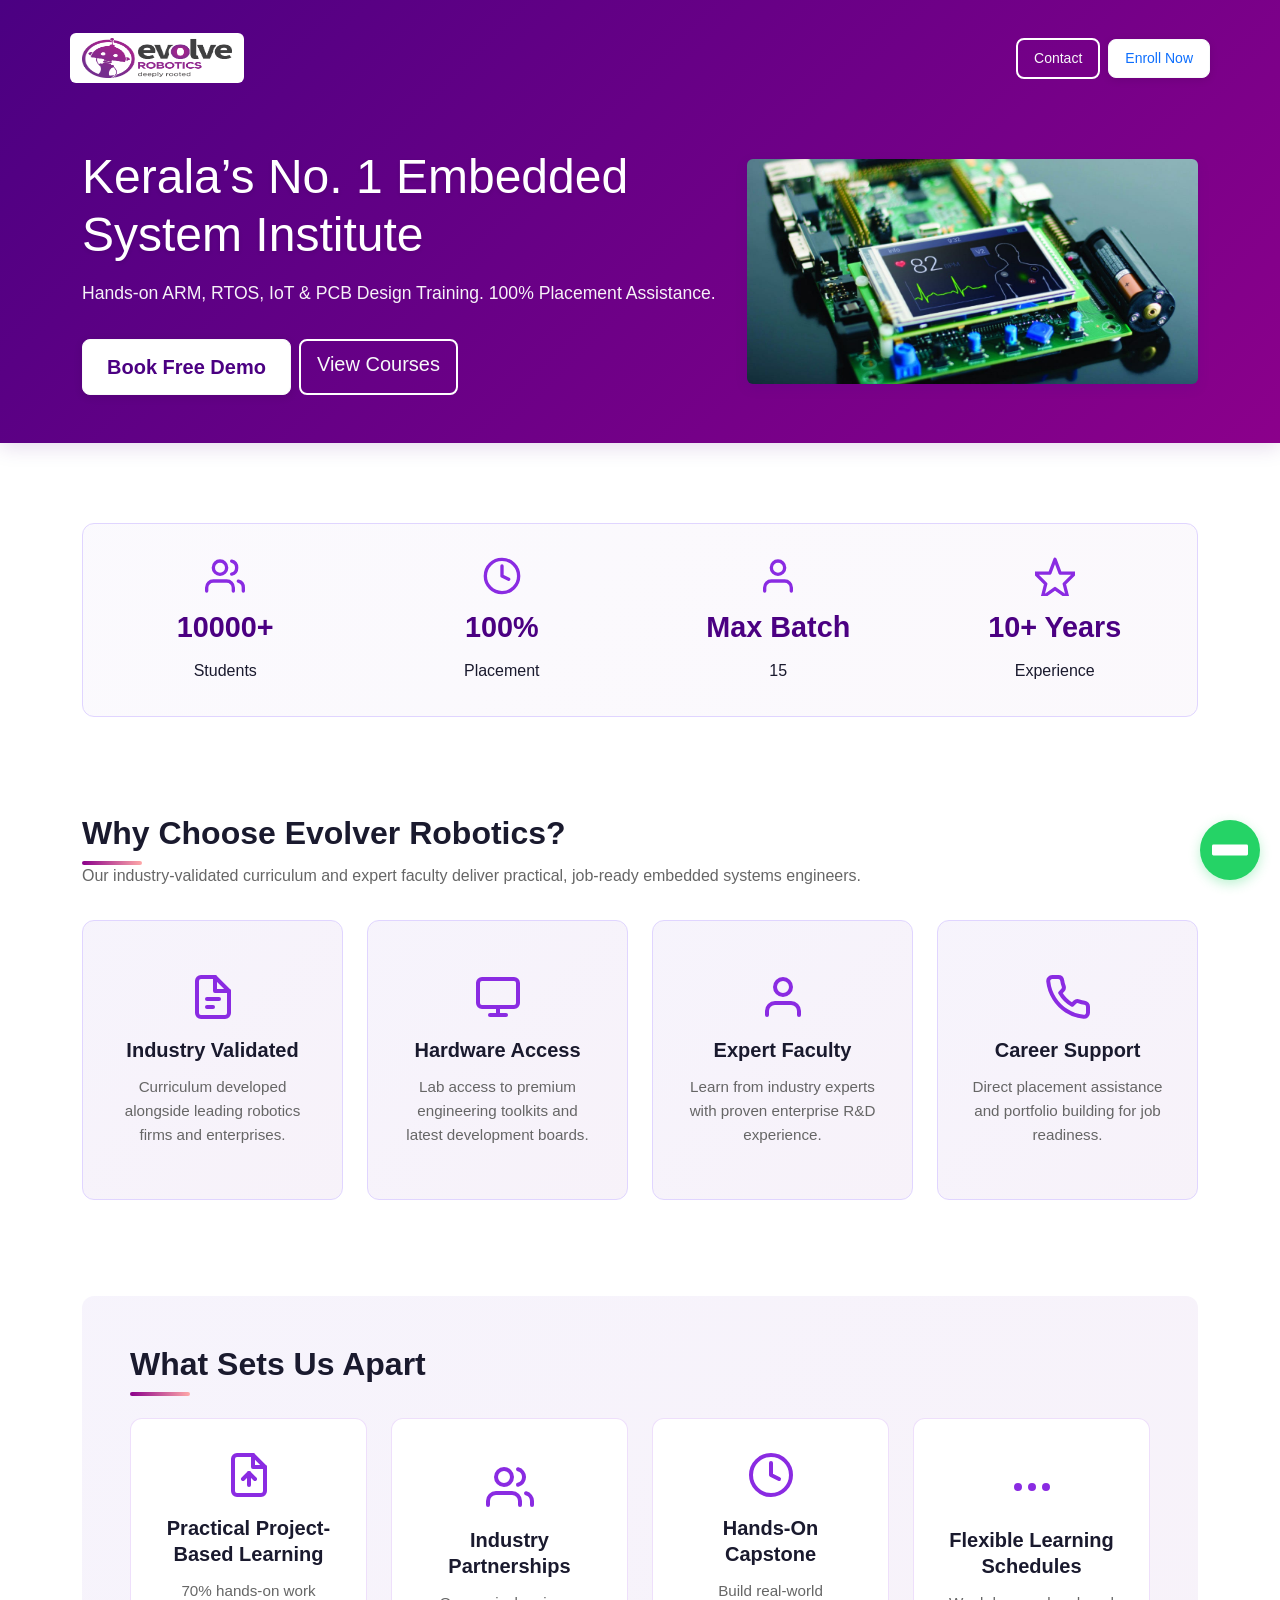
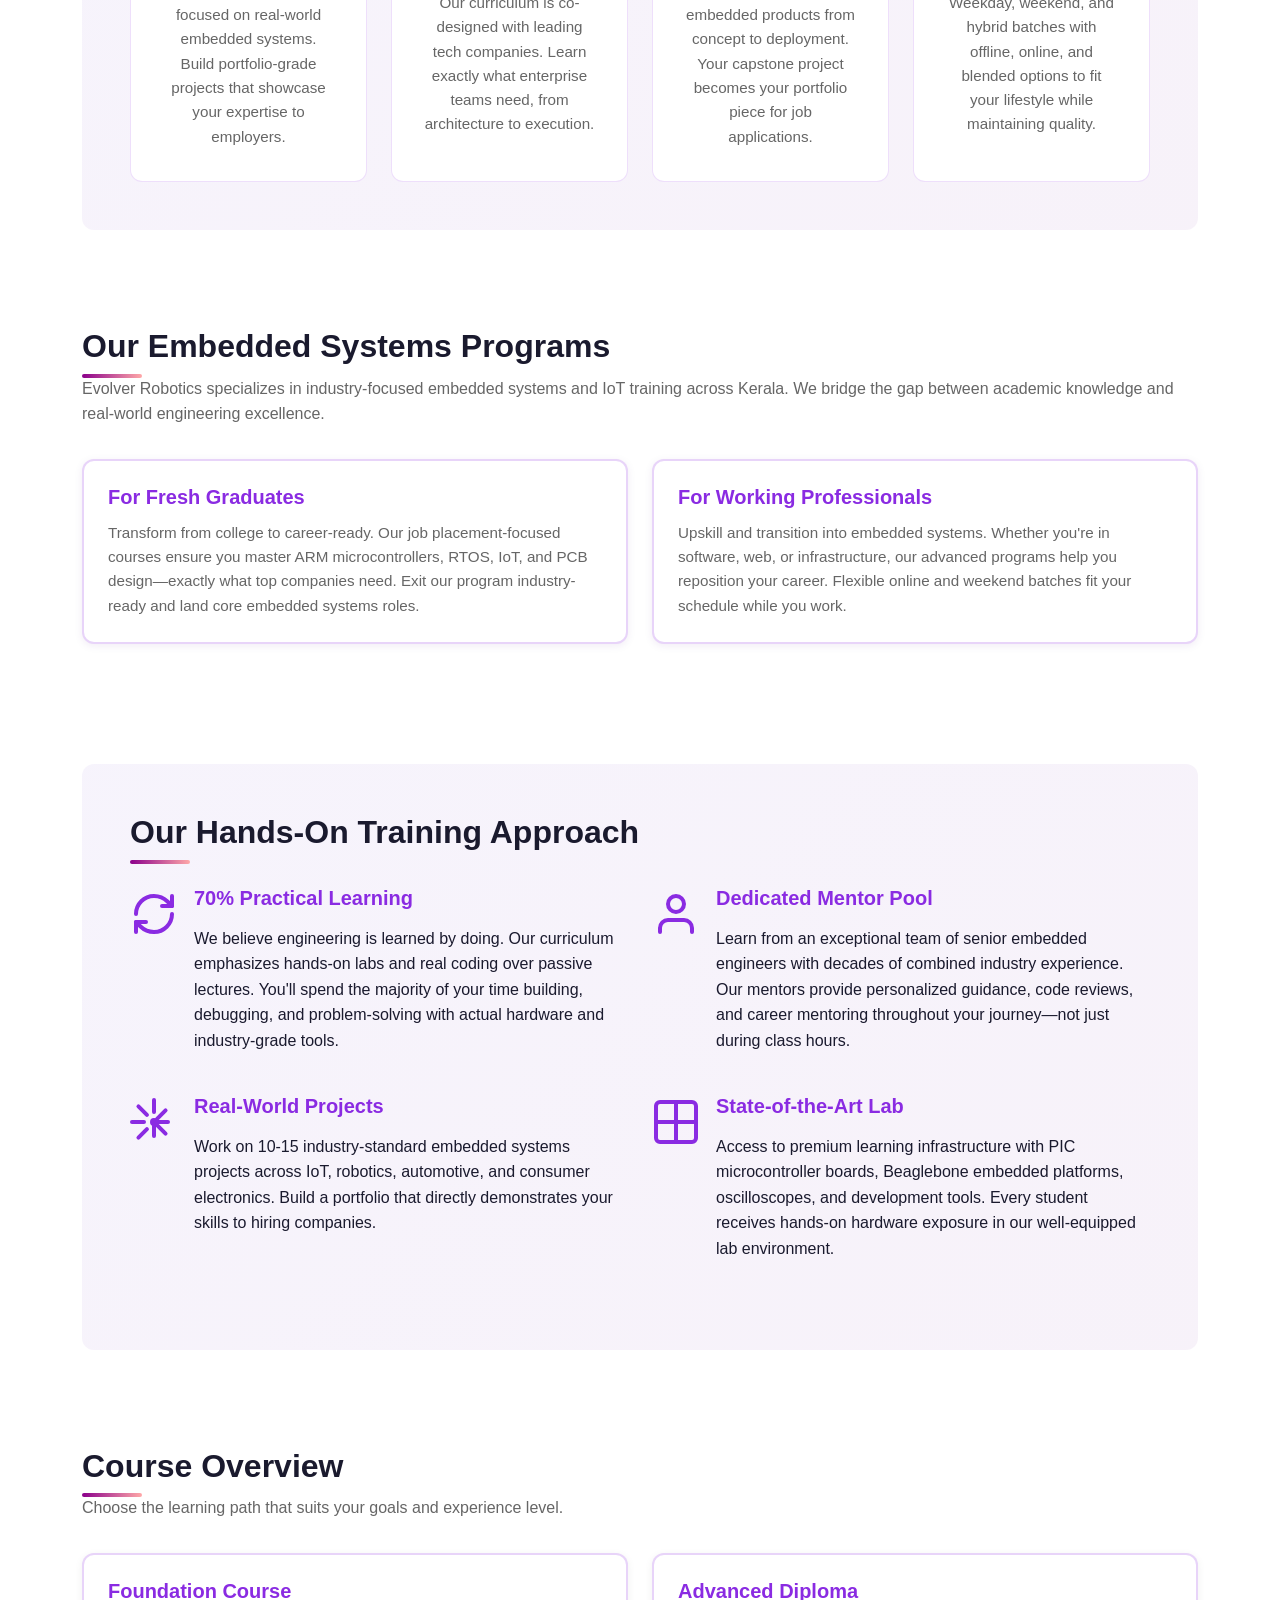
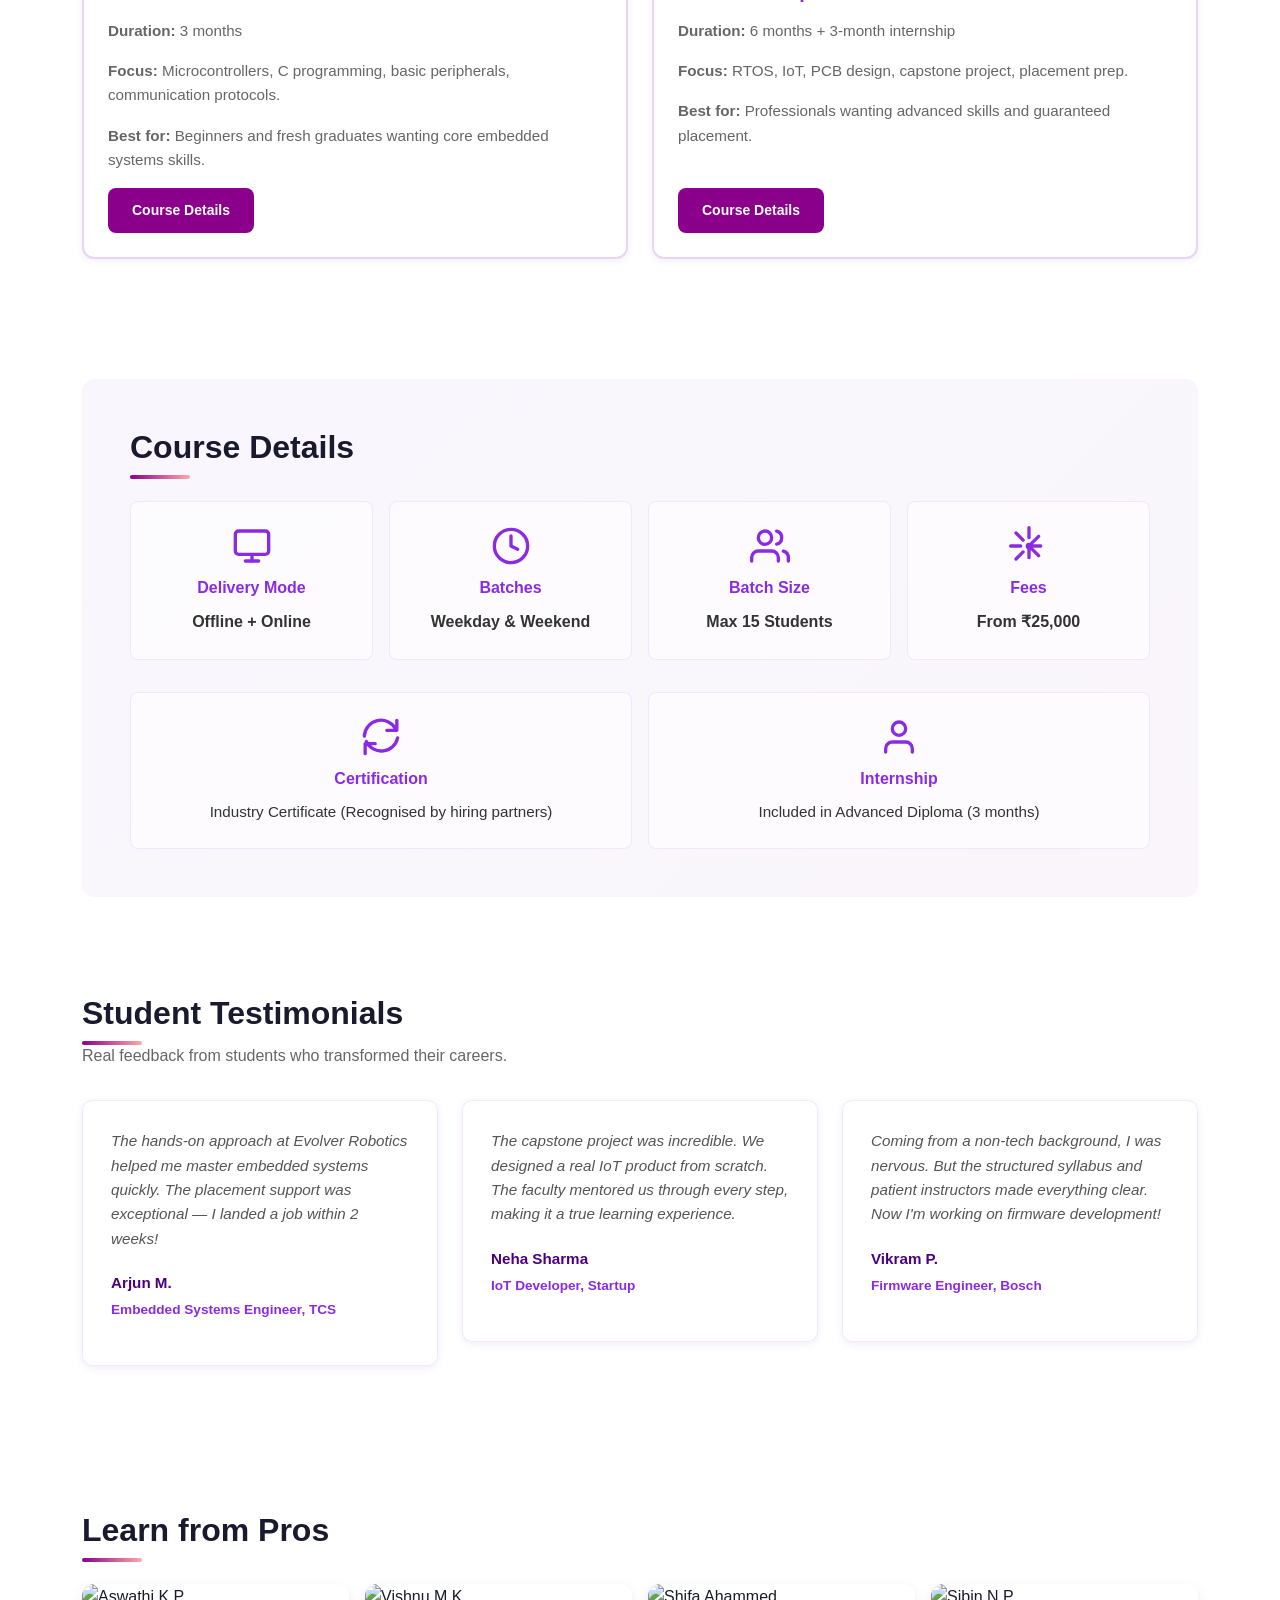
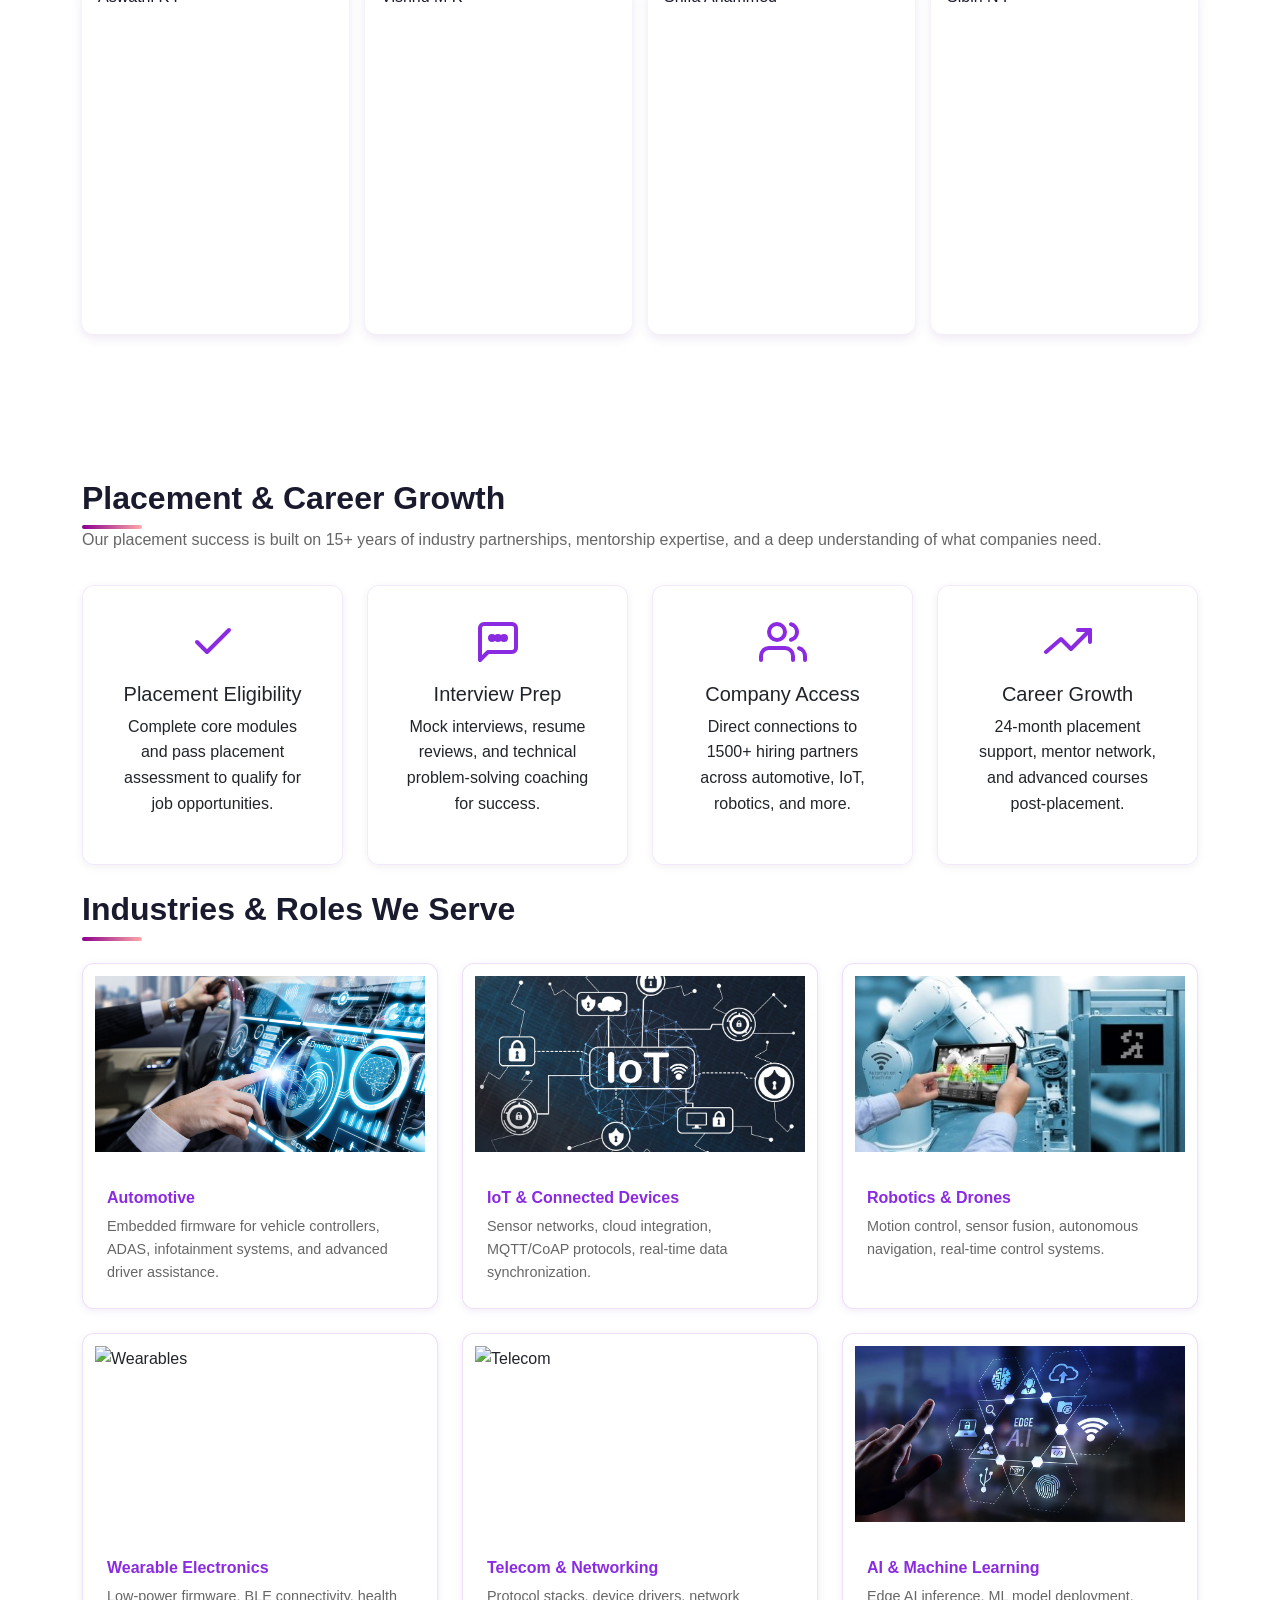
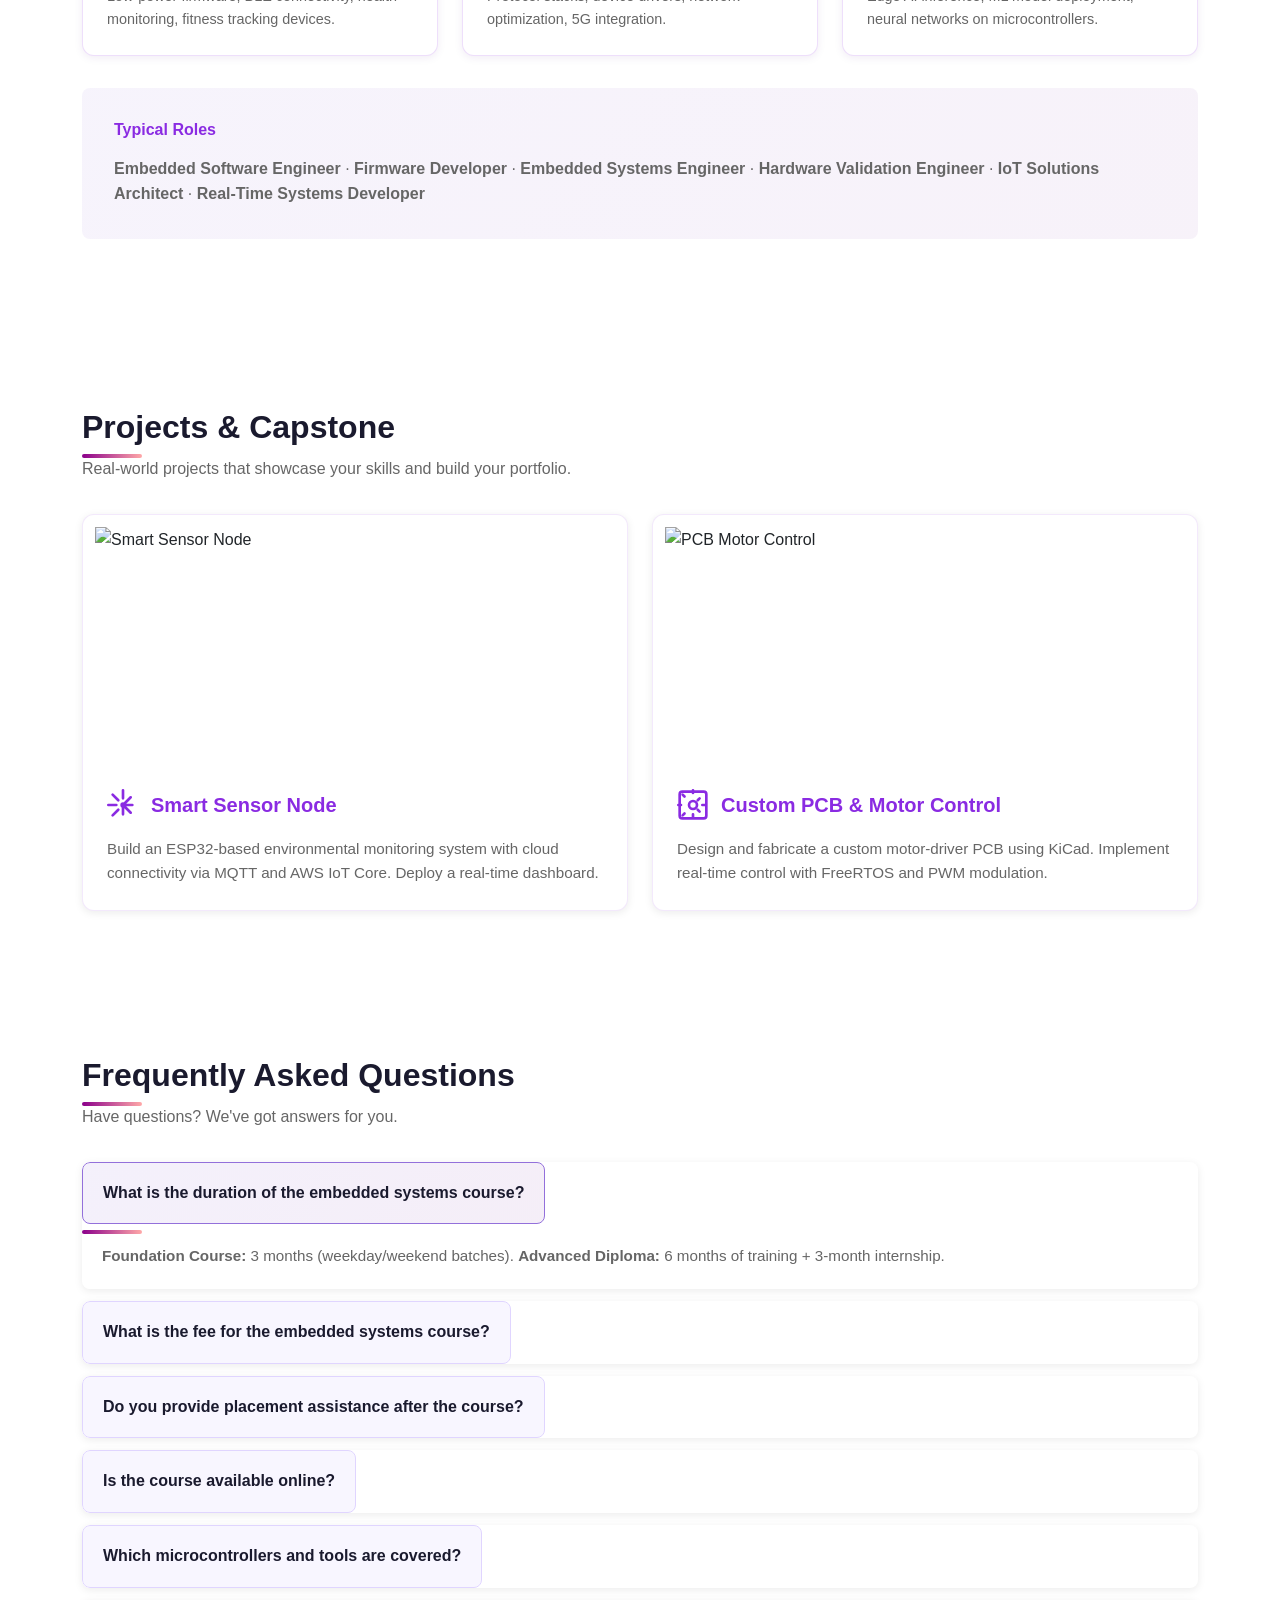
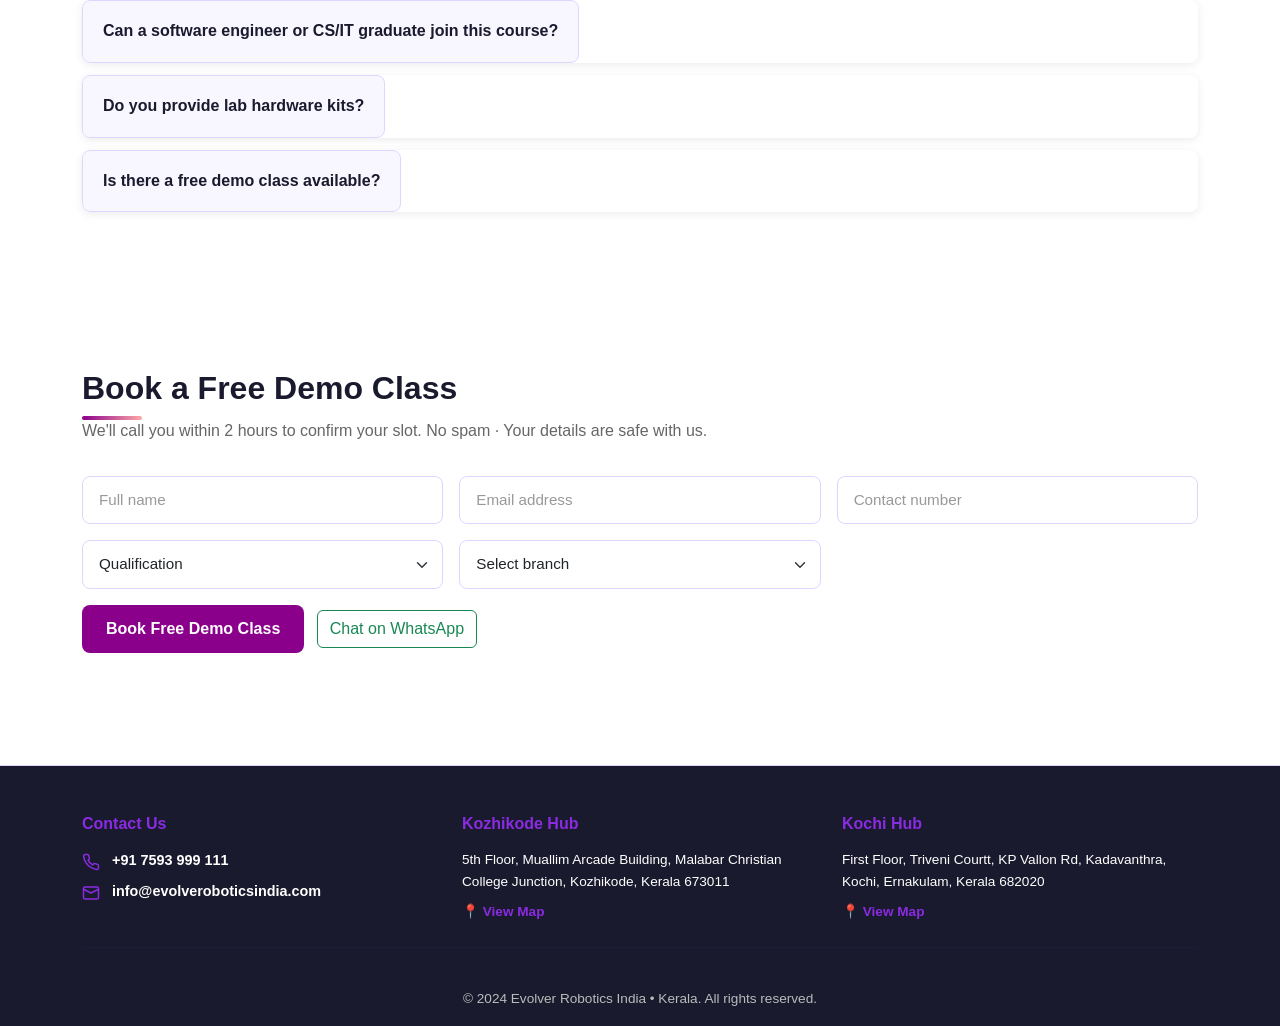
==== commit 887d556d: "update" ====
--- a/embedded-systems-site/index.html
+++ b/embedded-systems-site/index.html
@@ -197,28 +197,6 @@
             </div>
           </div>
         </div>
-
-        <div class="row g-4" style="background: linear-gradient(135deg, rgba(147, 112, 219, 0.06), rgba(155, 89, 182, 0.06)); padding: 2rem; border-radius: 12px; margin: 0;">
-          <div class="col-lg-12">
-            <h5 style="color: #8a2be2; font-weight: 700; margin-bottom: 1.5rem;">Why Evolver Robotics?</h5>
-          </div>
-          <div class="col-md-6">
-            <p><strong style="color: #8a2be2;">Flexible Learning Models</strong></p>
-            <p>Offline, online, and hybrid batches designed around your schedule and learning pace.</p>
-          </div>
-          <div class="col-md-6">
-            <p><strong style="color: #8a2be2;">Expert Mentorship</strong></p>
-            <p>Industry veterans guide you through every module with real-world insights and hands-on labs.</p>
-          </div>
-          <div class="col-md-6">
-            <p><strong style="color: #8a2be2;">Placement Excellence</strong></p>
-            <p>Dedicated career support, resume optimization, and connections to 1500+ hiring partners.</p>
-          </div>
-          <div class="col-md-6">
-            <p><strong style="color: #8a2be2;">Industry Alignment</strong></p>
-            <p>Curriculum recognized by Skill India and aligned with Electronics Sector Skill Council standards.</p>
-          </div>
-        </div>
       </section>
 
       <section class="mb-5" style="background: linear-gradient(135deg, rgba(147, 112, 219, 0.08), rgba(155, 89, 182, 0.08)); padding: 3rem; border-radius: 12px; margin-top: 3rem;">
@@ -416,40 +394,52 @@
         <h2 style="margin-bottom: 2rem; font-weight: 700; font-size: 2rem; color: #1a1a2e;">Learn from Pros</h2>
         <div class="row g-3">
           <div class="col-md-3">
-            <div class="card text-center" style="border-radius: 12px; box-shadow: 0 2px 8px rgba(0,0,0,0.08); border: 1px solid rgba(138, 43, 226, 0.1);">
-              <img src="https://www.evolveroboticsindia.com/embedded-systems/aswathi.png" class="card-img-top mx-auto p-3" style="width:120px" alt="Aswathi">
-              <div class="card-body">
-                <h6 style="color: #1a1a2e; font-weight: 700;">Aswathi K P</h6>
-                <p class="small" style="color: #8a2be2; font-weight: 600;">Embedded Engineer</p>
-              </div>
-            </div>
+            <a href="https://www.linkedin.com/in/aswathi-k-p-08516b252/" target="_blank" rel="noopener noreferrer" class="instructor-link">
+              <div class="instructor-card">
+                <img src="https://www.evolveroboticsindia.com/embedded-systems/aswathi.png" class="instructor-image" alt="Aswathi K P">
+                <div class="instructor-overlay">
+                  <h5>Aswathi K P</h5>
+                  <p class="role">Embedded Engineer</p>
+                  <p>ARM Cortex Specialist, Firmware & RTOS Expert</p>
+                </div>
+              </div>
+            </a>
           </div>
           <div class="col-md-3">
-            <div class="card text-center" style="border-radius: 12px; box-shadow: 0 2px 8px rgba(0,0,0,0.08); border: 1px solid rgba(138, 43, 226, 0.1);">
-              <img src="https://www.evolveroboticsindia.com/embedded-systems/vishnu.png" class="card-img-top mx-auto p-3" style="width:120px" alt="Vishnu">
-              <div class="card-body">
-                <h6 style="color: #1a1a2e; font-weight: 700;">Vishnu M K</h6>
-                <p class="small" style="color: #8a2be2; font-weight: 600;">Robotics Engineer</p>
-              </div>
-            </div>
+            <a href="https://www.linkedin.com/in/vishnu-mk/" target="_blank" rel="noopener noreferrer" class="instructor-link">
+              <div class="instructor-card">
+                <img src="https://www.evolveroboticsindia.com/embedded-systems/vishnu.png" class="instructor-image" alt="Vishnu M K">
+                <div class="instructor-overlay">
+                  <h5>Vishnu M K</h5>
+                  <p class="role">Robotics Engineer</p>
+                  <p>Motion Control & Sensor Fusion Expert</p>
+                </div>
+              </div>
+            </a>
           </div>
           <div class="col-md-3">
-            <div class="card text-center" style="border-radius: 12px; box-shadow: 0 2px 8px rgba(0,0,0,0.08); border: 1px solid rgba(138, 43, 226, 0.1);">
-              <img src="https://www.evolveroboticsindia.com/embedded-systems/shifa.png" class="card-img-top mx-auto p-3" style="width:120px" alt="Shifa">
-              <div class="card-body">
-                <h6 style="color: #1a1a2e; font-weight: 700;">Shifa Ahammed</h6>
-                <p class="small" style="color: #8a2be2; font-weight: 600;">Embedded Engineer</p>
-              </div>
-            </div>
+            <a href="#" class="instructor-link">
+              <div class="instructor-card">
+                <img src="https://www.evolveroboticsindia.com/embedded-systems/shifa.png" class="instructor-image" alt="Shifa Ahammed">
+                <div class="instructor-overlay">
+                  <h5>Shifa Ahammed</h5>
+                  <p class="role">Embedded Engineer</p>
+                  <p>Hardware Design & PCB Layout Specialist</p>
+                </div>
+              </div>
+            </a>
           </div>
           <div class="col-md-3">
-            <div class="card text-center" style="border-radius: 12px; box-shadow: 0 2px 8px rgba(0,0,0,0.08); border: 1px solid rgba(138, 43, 226, 0.1);">
-              <img src="https://www.evolveroboticsindia.com/embedded-systems/sibin.png" class="card-img-top mx-auto p-3" style="width:120px" alt="Sibin">
-              <div class="card-body">
-                <h6 style="color: #1a1a2e; font-weight: 700;">Sibin N P</h6>
-                <p class="small" style="color: #8a2be2; font-weight: 600;">Embedded Engineer</p>
-              </div>
-            </div>
+            <a href="https://www.linkedin.com/in/sibinnp/" target="_blank" rel="noopener noreferrer" class="instructor-link">
+              <div class="instructor-card">
+                <img src="https://www.evolveroboticsindia.com/embedded-systems/sibin.png" class="instructor-image" alt="Sibin N P">
+                <div class="instructor-overlay">
+                  <h5>Sibin N P</h5>
+                  <p class="role">Embedded Engineer</p>
+                  <p>IoT & Communication Protocols Specialist</p>
+                </div>
+              </div>
+            </a>
           </div>
         </div>
       </section>
@@ -515,40 +505,40 @@
 
         <div class="row mb-4">
           <div class="col-lg-12">
-            <h5 style="color: #8a2be2; font-weight: 700; margin-bottom: 2rem;">Industries & Roles We Serve</h5>
+            <h2 style="margin-bottom: 0.5rem; font-weight: 700; font-size: 2rem; color: #1a1a2e; margin-bottom: 2rem;">Industries & Roles We Serve</h2>
             <div class="row g-4">
               <div class="col-md-6 col-lg-4">
                 <div class="card h-100" style="border: 1px solid rgba(138, 43, 226, 0.15); border-radius: 12px; overflow: hidden;">
-                  <img src="https://images.unsplash.com/photo-1552820728-8ac41f1ce891?w=500&h=250&fit=crop" alt="Automotive" style="object-fit: cover; height: 200px;">
+                  <img src="assets/images/automotive.jpg" alt="Automotive" style="object-fit: cover; height: 200px;">
                   <div class="card-body">
-                    <h6 style="color: #8a2be2; font-weight: 700; margin-bottom: 0.5rem;">🚗 Automotive</h6>
+                    <h6 style="color: #8a2be2; font-weight: 700; margin-bottom: 0.5rem;">Automotive</h6>
                     <p style="color: #666; font-size: 0.9rem; margin-bottom: 0;">Embedded firmware for vehicle controllers, ADAS, infotainment systems, and advanced driver assistance.</p>
                   </div>
                 </div>
               </div>
               <div class="col-md-6 col-lg-4">
                 <div class="card h-100" style="border: 1px solid rgba(138, 43, 226, 0.15); border-radius: 12px; overflow: hidden;">
-                  <img src="https://images.unsplash.com/photo-1518611505868-48510c2e022f?w=500&h=250&fit=crop" alt="IoT" style="object-fit: cover; height: 200px;">
+                  <img src="assets/images/iot.jpg" alt="IoT" style="object-fit: cover; height: 200px;">
                   <div class="card-body">
-                    <h6 style="color: #8a2be2; font-weight: 700; margin-bottom: 0.5rem;">🌐 IoT & Connected Devices</h6>
+                    <h6 style="color: #8a2be2; font-weight: 700; margin-bottom: 0.5rem;">IoT & Connected Devices</h6>
                     <p style="color: #666; font-size: 0.9rem; margin-bottom: 0;">Sensor networks, cloud integration, MQTT/CoAP protocols, real-time data synchronization.</p>
                   </div>
                 </div>
               </div>
               <div class="col-md-6 col-lg-4">
                 <div class="card h-100" style="border: 1px solid rgba(138, 43, 226, 0.15); border-radius: 12px; overflow: hidden;">
-                  <img src="https://images.unsplash.com/photo-1531746790731-6c087fecd65b?w=500&h=250&fit=crop" alt="Robotics" style="object-fit: cover; height: 200px;">
+                  <img src="assets/images/robotic.jpg" alt="Robotics" style="object-fit: cover; height: 200px;">
                   <div class="card-body">
-                    <h6 style="color: #8a2be2; font-weight: 700; margin-bottom: 0.5rem;">🤖 Robotics & Drones</h6>
+                    <h6 style="color: #8a2be2; font-weight: 700; margin-bottom: 0.5rem;">Robotics & Drones</h6>
                     <p style="color: #666; font-size: 0.9rem; margin-bottom: 0;">Motion control, sensor fusion, autonomous navigation, real-time control systems.</p>
                   </div>
                 </div>
               </div>
               <div class="col-md-6 col-lg-4">
                 <div class="card h-100" style="border: 1px solid rgba(138, 43, 226, 0.15); border-radius: 12px; overflow: hidden;">
-                  <img src="https://images.unsplash.com/photo-1575519516968-6b1d5f3dc18f?w=500&h=250&fit=crop" alt="Wearables" style="object-fit: cover; height: 200px;">
+                  <img src="assets/images/wearables.jpg" alt="Wearables" style="object-fit: cover; height: 200px;">
                   <div class="card-body">
-                    <h6 style="color: #8a2be2; font-weight: 700; margin-bottom: 0.5rem;">⌚ Wearable Electronics</h6>
+                    <h6 style="color: #8a2be2; font-weight: 700; margin-bottom: 0.5rem;">Wearable Electronics</h6>
                     <p style="color: #666; font-size: 0.9rem; margin-bottom: 0;">Low-power firmware, BLE connectivity, health monitoring, fitness tracking devices.</p>
                   </div>
                 </div>
@@ -557,16 +547,16 @@
                 <div class="card h-100" style="border: 1px solid rgba(138, 43, 226, 0.15); border-radius: 12px; overflow: hidden;">
                   <img src="https://images.unsplash.com/photo-1451187580459-43490279c0fa?w=500&h=250&fit=crop" alt="Telecom" style="object-fit: cover; height: 200px;">
                   <div class="card-body">
-                    <h6 style="color: #8a2be2; font-weight: 700; margin-bottom: 0.5rem;">📡 Telecom & Networking</h6>
+                    <h6 style="color: #8a2be2; font-weight: 700; margin-bottom: 0.5rem;">Telecom & Networking</h6>
                     <p style="color: #666; font-size: 0.9rem; margin-bottom: 0;">Protocol stacks, device drivers, network optimization, 5G integration.</p>
                   </div>
                 </div>
               </div>
               <div class="col-md-6 col-lg-4">
                 <div class="card h-100" style="border: 1px solid rgba(138, 43, 226, 0.15); border-radius: 12px; overflow: hidden;">
-                  <img src="https://images.unsplash.com/photo-1677442d019cecf8978b4a280b90cea741b1ef631?w=500&h=250&fit=crop" alt="AI" style="object-fit: cover; height: 200px;">
+                  <img src="assets/images/edgeai.webp" alt="AI" style="object-fit: cover; height: 200px;">
                   <div class="card-body">
-                    <h6 style="color: #8a2be2; font-weight: 700; margin-bottom: 0.5rem;">🧠 AI & Machine Learning</h6>
+                    <h6 style="color: #8a2be2; font-weight: 700; margin-bottom: 0.5rem;"> AI & Machine Learning</h6>
                     <p style="color: #666; font-size: 0.9rem; margin-bottom: 0;">Edge AI inference, ML model deployment, neural networks on microcontrollers.</p>
                   </div>
                 </div>
--- a/embedded-systems-site/assets/css/styles.css
+++ b/embedded-systems-site/assets/css/styles.css
@@ -449,6 +449,77 @@
   text-decoration: underline;
 }
 
+/* ===== INSTRUCTOR CARDS ===== */
+.instructor-link {
+  display: block;
+  text-decoration: none;
+  color: inherit;
+}
+
+.instructor-card {
+  position: relative;
+  height: 350px;
+  border-radius: 12px;
+  overflow: hidden;
+  box-shadow: 0 4px 12px rgba(75, 0, 130, 0.1);
+  cursor: pointer;
+  transition: box-shadow 0.3s ease;
+}
+
+.instructor-link:hover .instructor-card {
+  box-shadow: 0 6px 20px rgba(75, 0, 130, 0.25);
+}
+
+.instructor-image {
+  width: 100%;
+  height: 100%;
+  object-fit: cover;
+  display: block;
+}
+
+.instructor-overlay {
+  position: absolute;
+  top: 0;
+  left: 0;
+  right: 0;
+  bottom: 0;
+  background: linear-gradient(180deg, rgba(75, 0, 130, 0.85) 0%, rgba(75, 0, 130, 0.95) 100%);
+  display: flex;
+  flex-direction: column;
+  justify-content: center;
+  align-items: center;
+  text-align: center;
+  color: white;
+  opacity: 0;
+  transition: opacity 0.4s ease;
+  padding: 2rem;
+}
+
+.instructor-card:hover .instructor-overlay {
+  opacity: 1;
+}
+
+.instructor-overlay h5 {
+  color: white;
+  font-weight: 700;
+  margin-bottom: 0.5rem;
+  font-size: 1.3rem;
+}
+
+.instructor-overlay p {
+  color: #e0d5ff;
+  font-size: 0.95rem;
+  line-height: 1.5;
+  margin-bottom: 0.75rem;
+}
+
+.instructor-overlay .role {
+  color: #ffa8a8;
+  font-weight: 600;
+  font-size: 1rem;
+  margin-bottom: 1rem;
+}
+
 /* ===== RESPONSIVE ===== */
 @media (max-width: 768px) {
   section h2 {
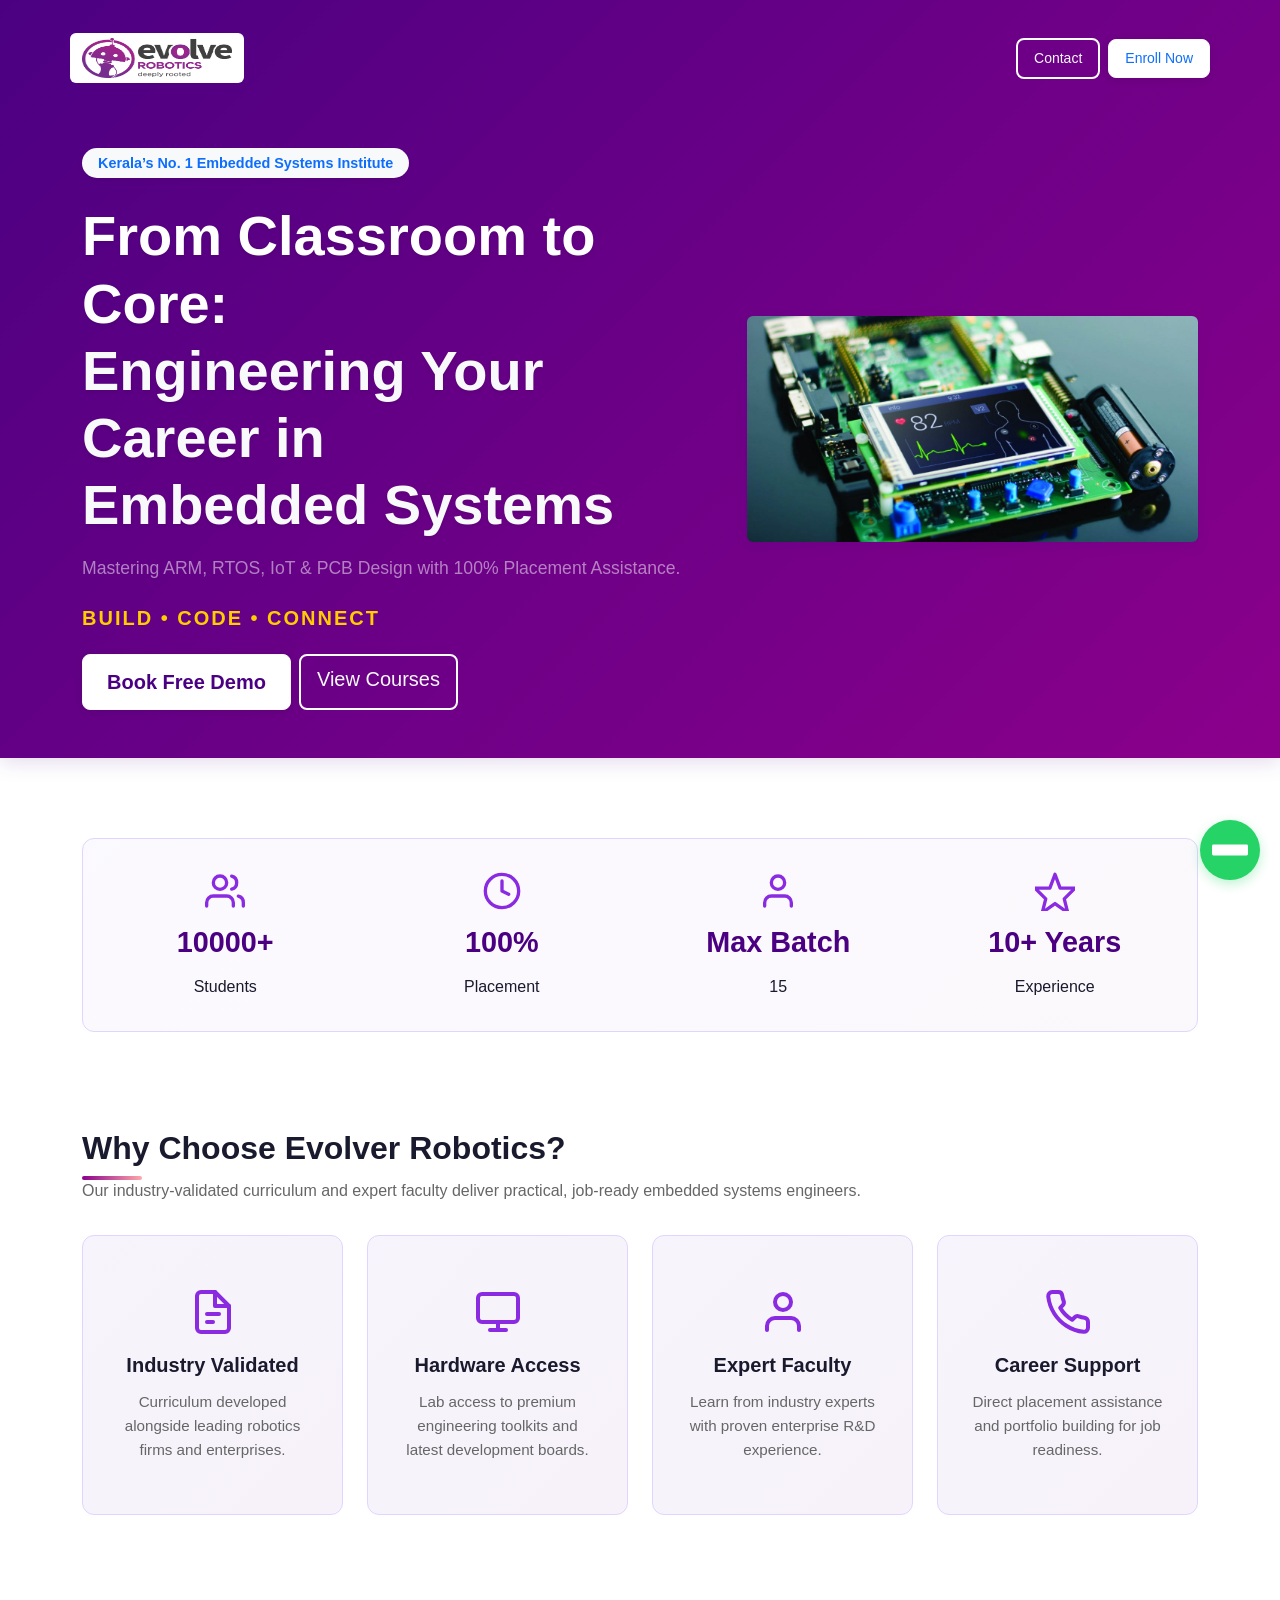
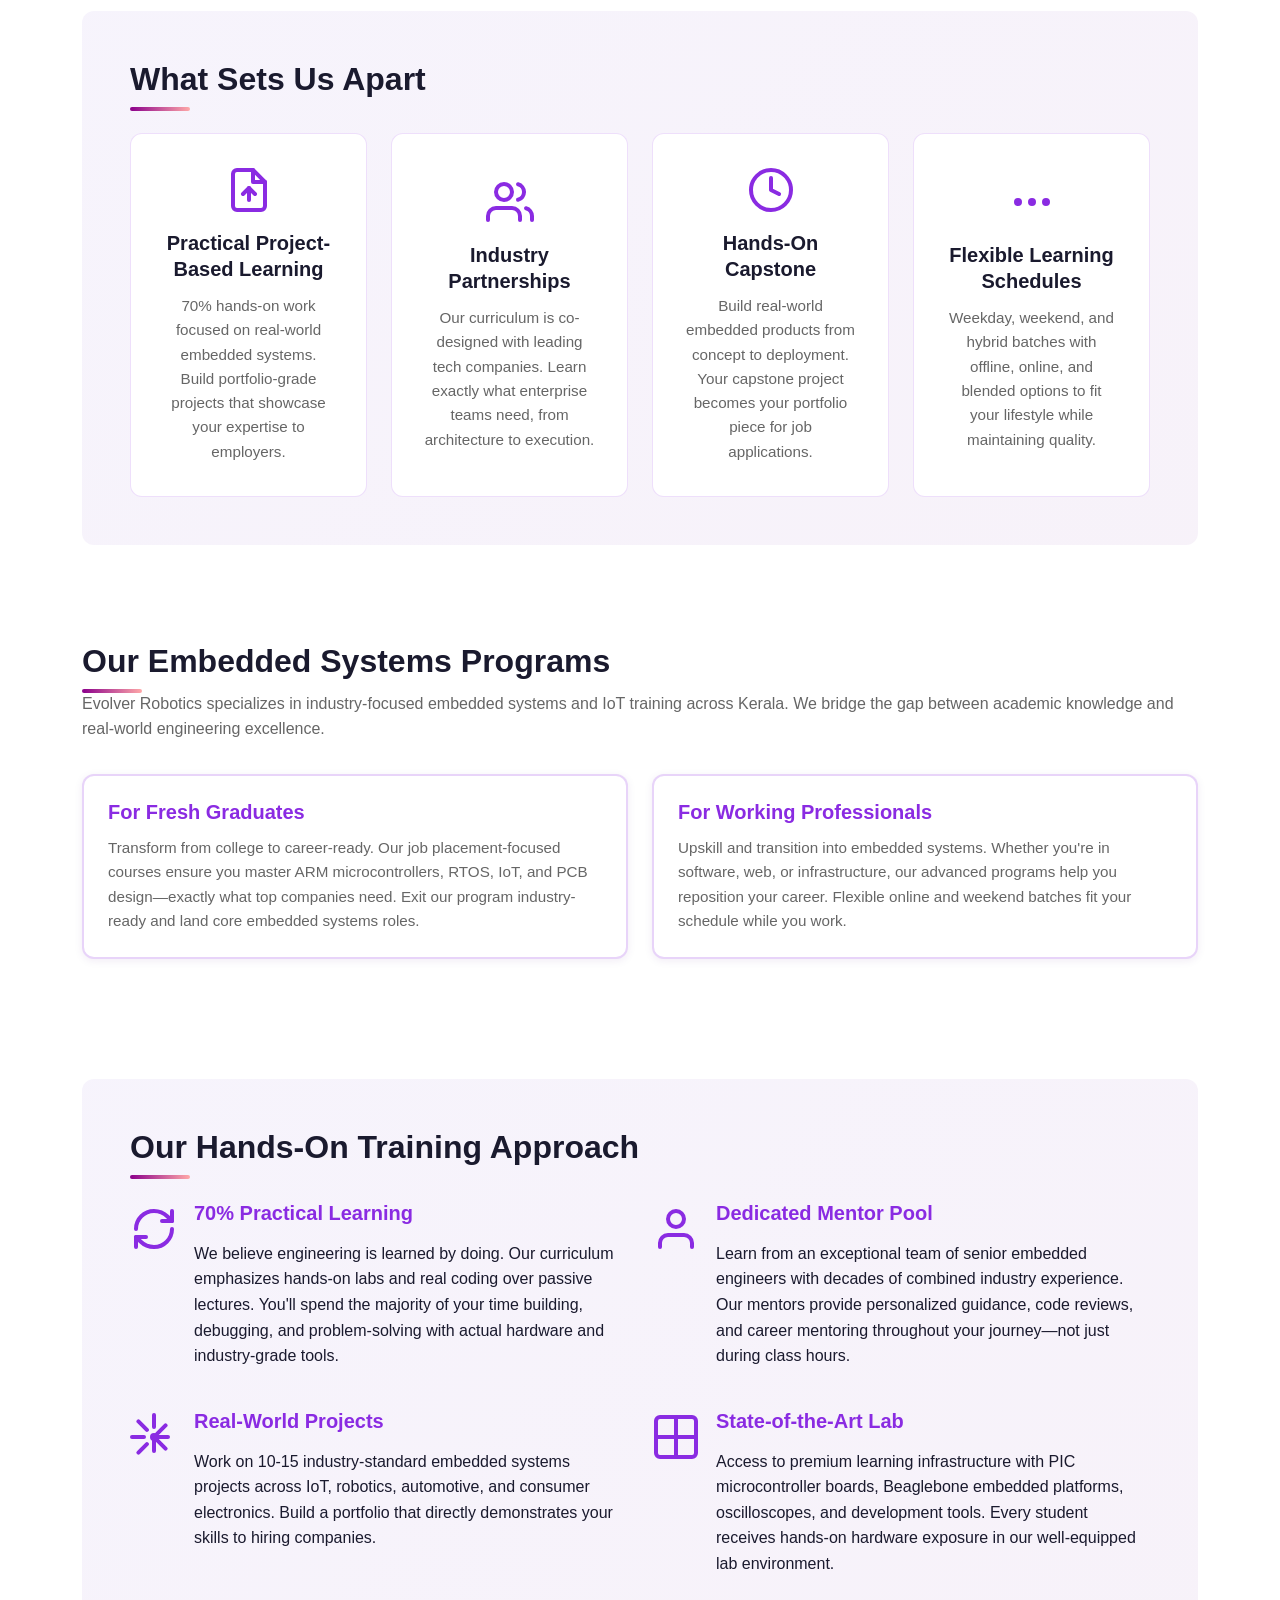
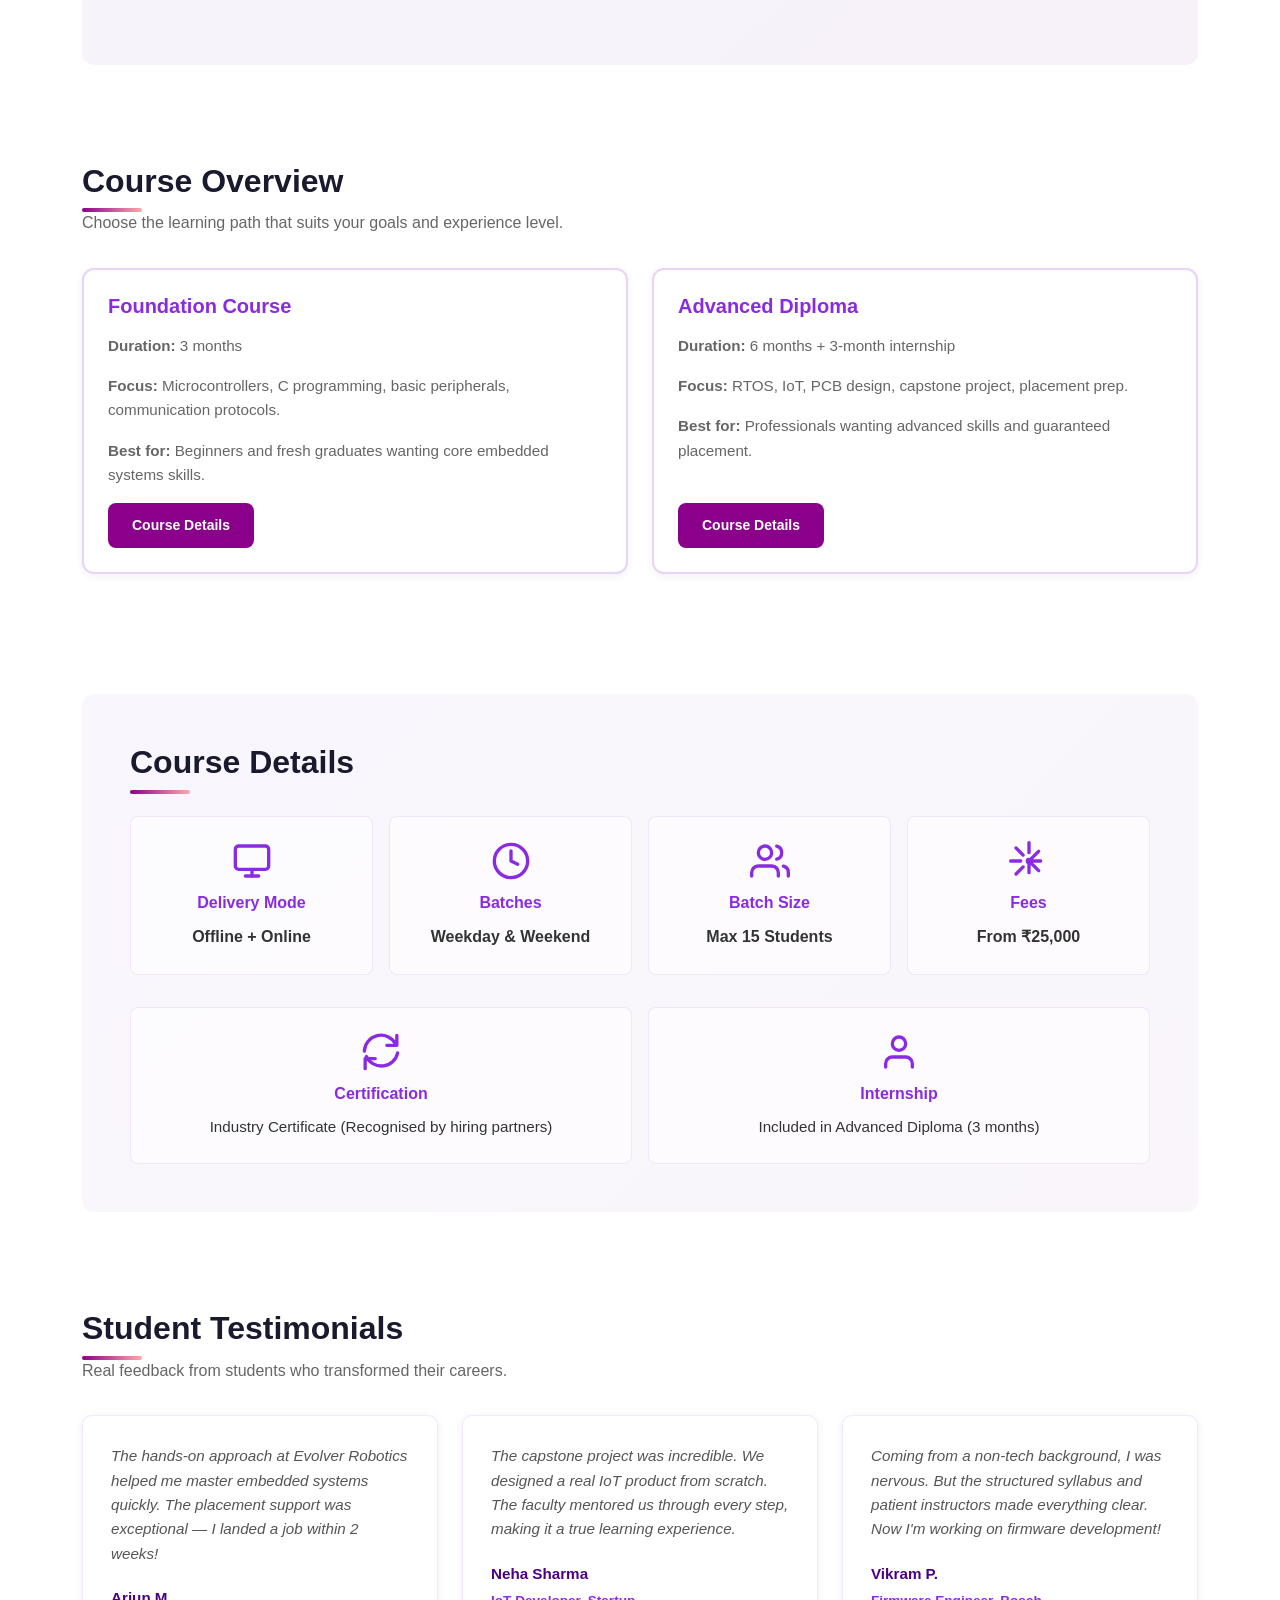
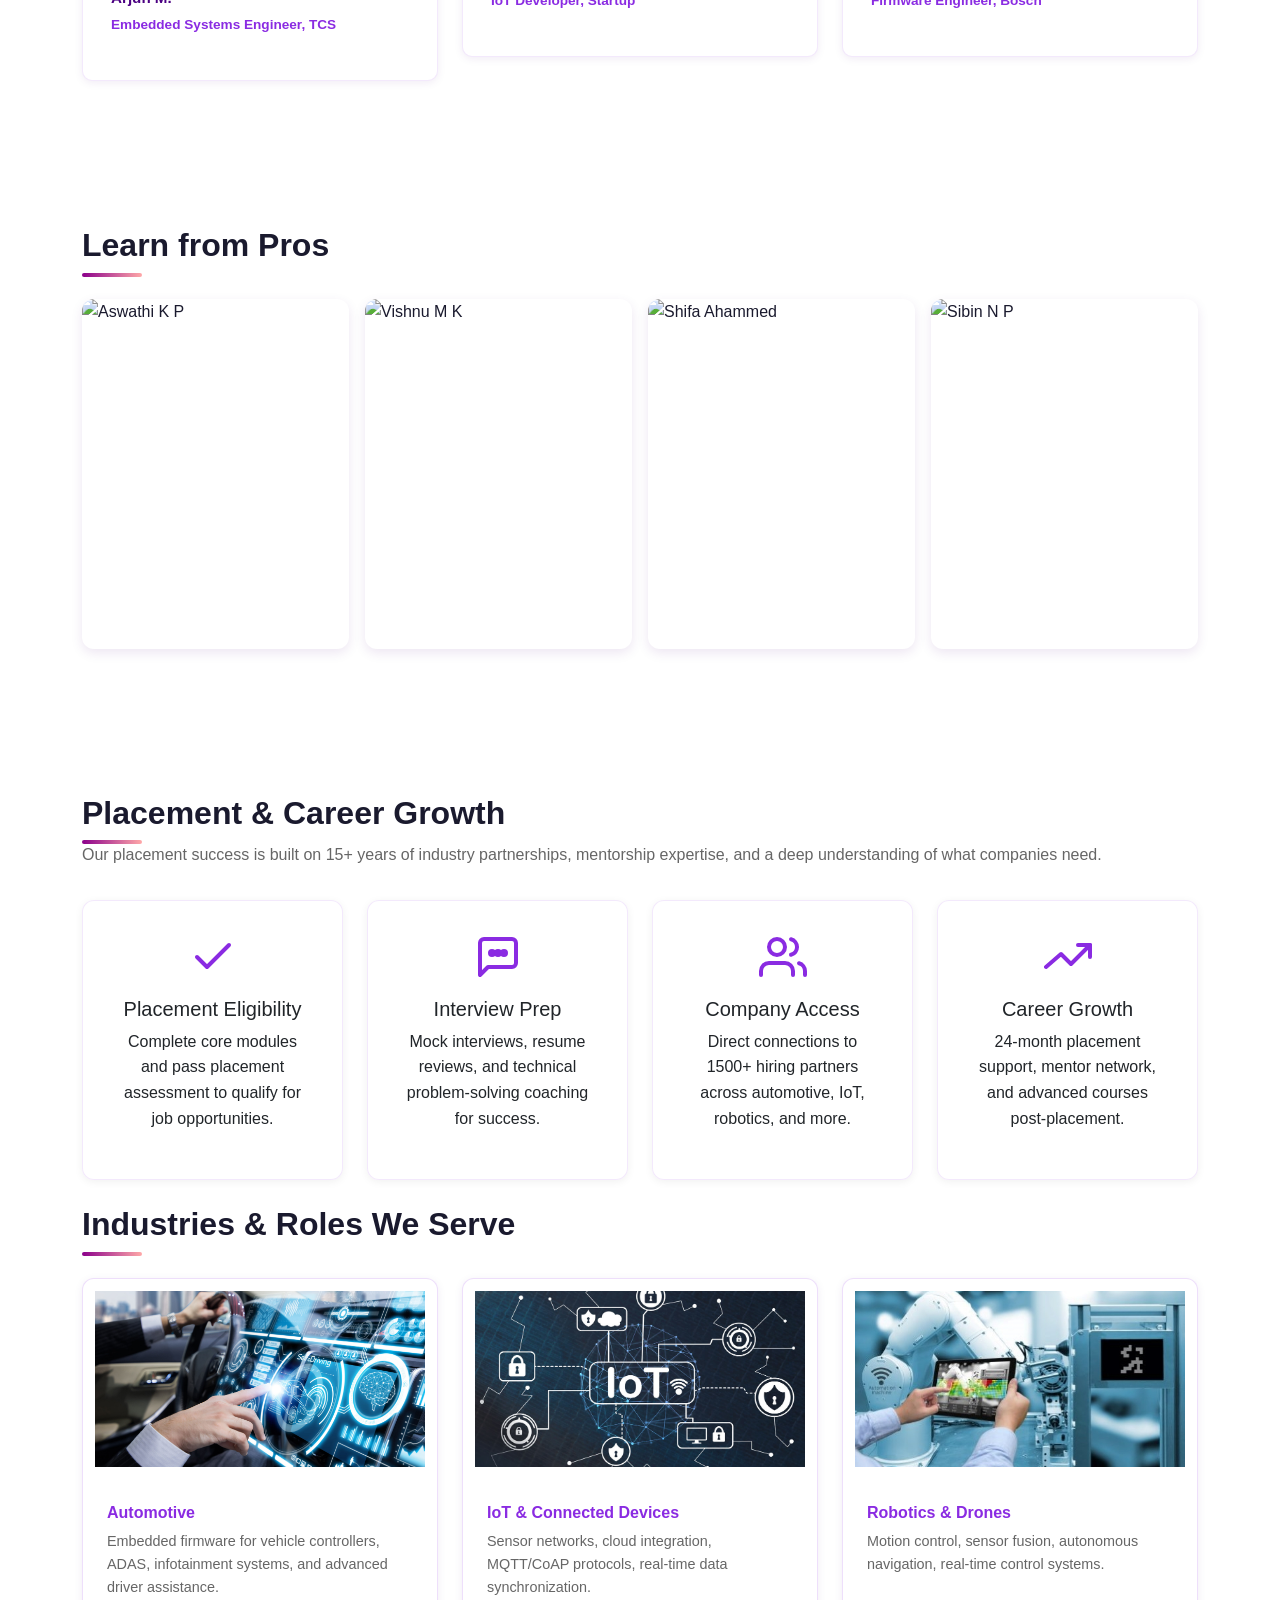
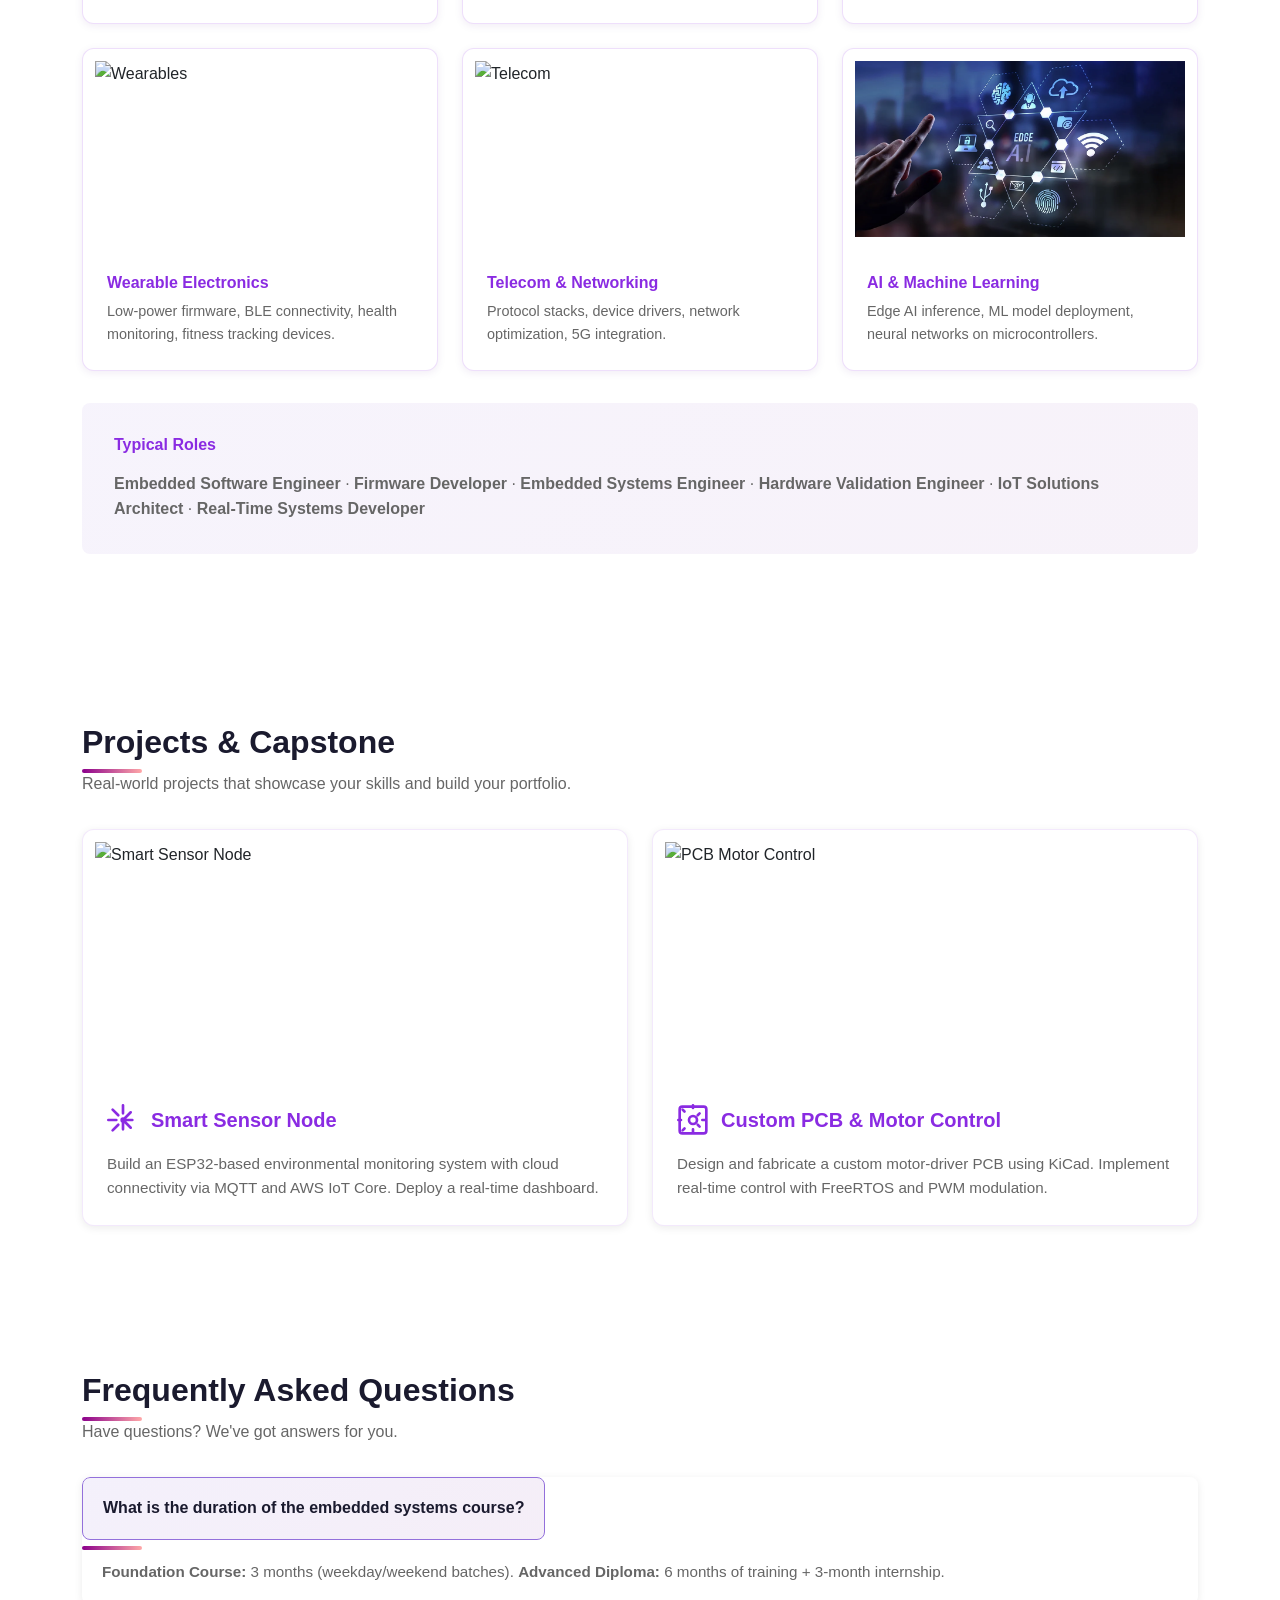
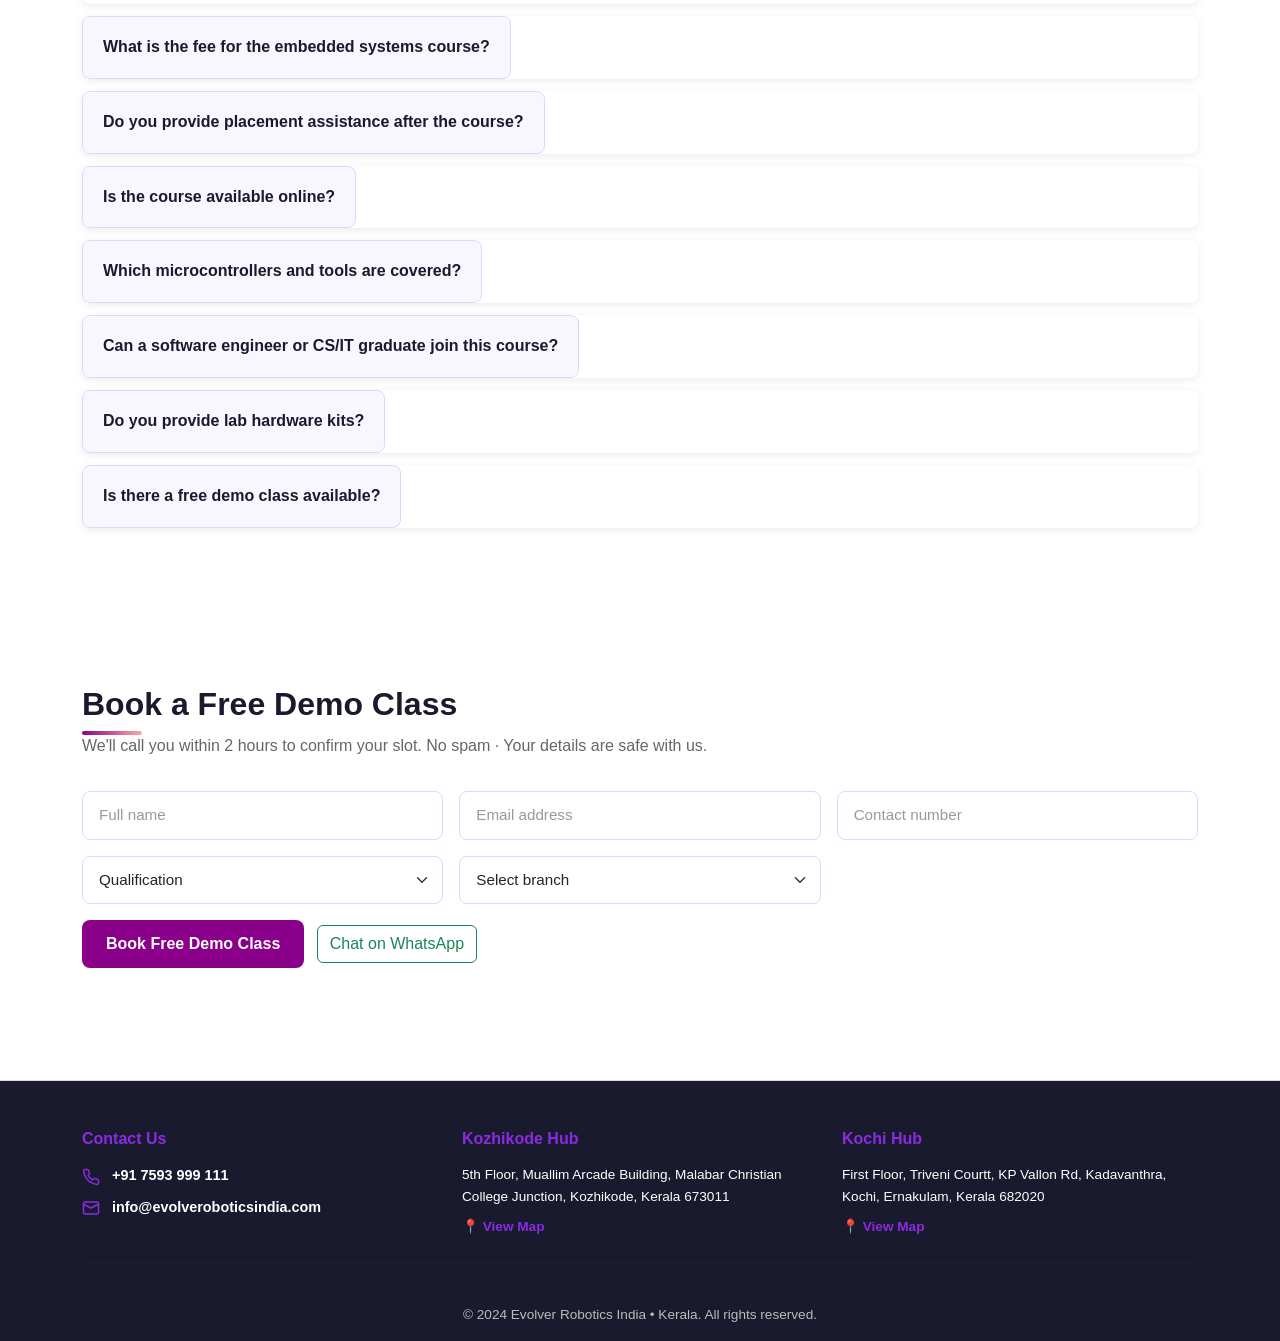
==== commit 02f5e834: "ok" ====
--- a/embedded-systems-site/index.html
+++ b/embedded-systems-site/index.html
@@ -24,9 +24,26 @@
       <div class="container py-5">
         <div class="row align-items-center">
           <div class="col-lg-7 text-white">
-            <h1 class="display-5">Kerala’s No. 1 Embedded System Institute</h1>
-            <p class="lead">Hands-on ARM, RTOS, IoT & PCB Design Training. 100% Placement Assistance.</p>
-            <div class="d-flex gap-2">
+          <div class="mb-4">
+          <span class="badge rounded-pill bg-light text-primary px-3 py-2 fw-bold shadow-sm" style="font-size: 0.9rem;">
+            Kerala’s No. 1 Embedded Systems Institute
+          </span>
+        </div>
+            <h1 class="display-4 fw-bold mb-3" style="line-height: 1.2;">
+          From Classroom to Core: <br>
+          <span style="color: #f8f9fa;">Engineering Your Career in <br> Embedded Systems</span>
+        </h1>
+
+        <p class="lead mb-4 opacity-50">
+          Mastering ARM, RTOS, IoT & PCB Design with 100% Placement Assistance.
+        </p>
+        
+        <div class="mb-4">
+          <h5 class="fw-bold text-uppercase mt-2" style="letter-spacing: 2px; color: #ffcc00;">
+            Build &bull; Code &bull; Connect
+          </h5>
+        </div>
+        <div class="d-flex gap-2">
               <button class="btn btn-light btn-lg" data-bs-toggle="modal" data-bs-target="#demoModal">Book Free Demo</button>
               <a class="btn btn-outline-light btn-lg" href="#course-selection">View Courses</a>
             </div>
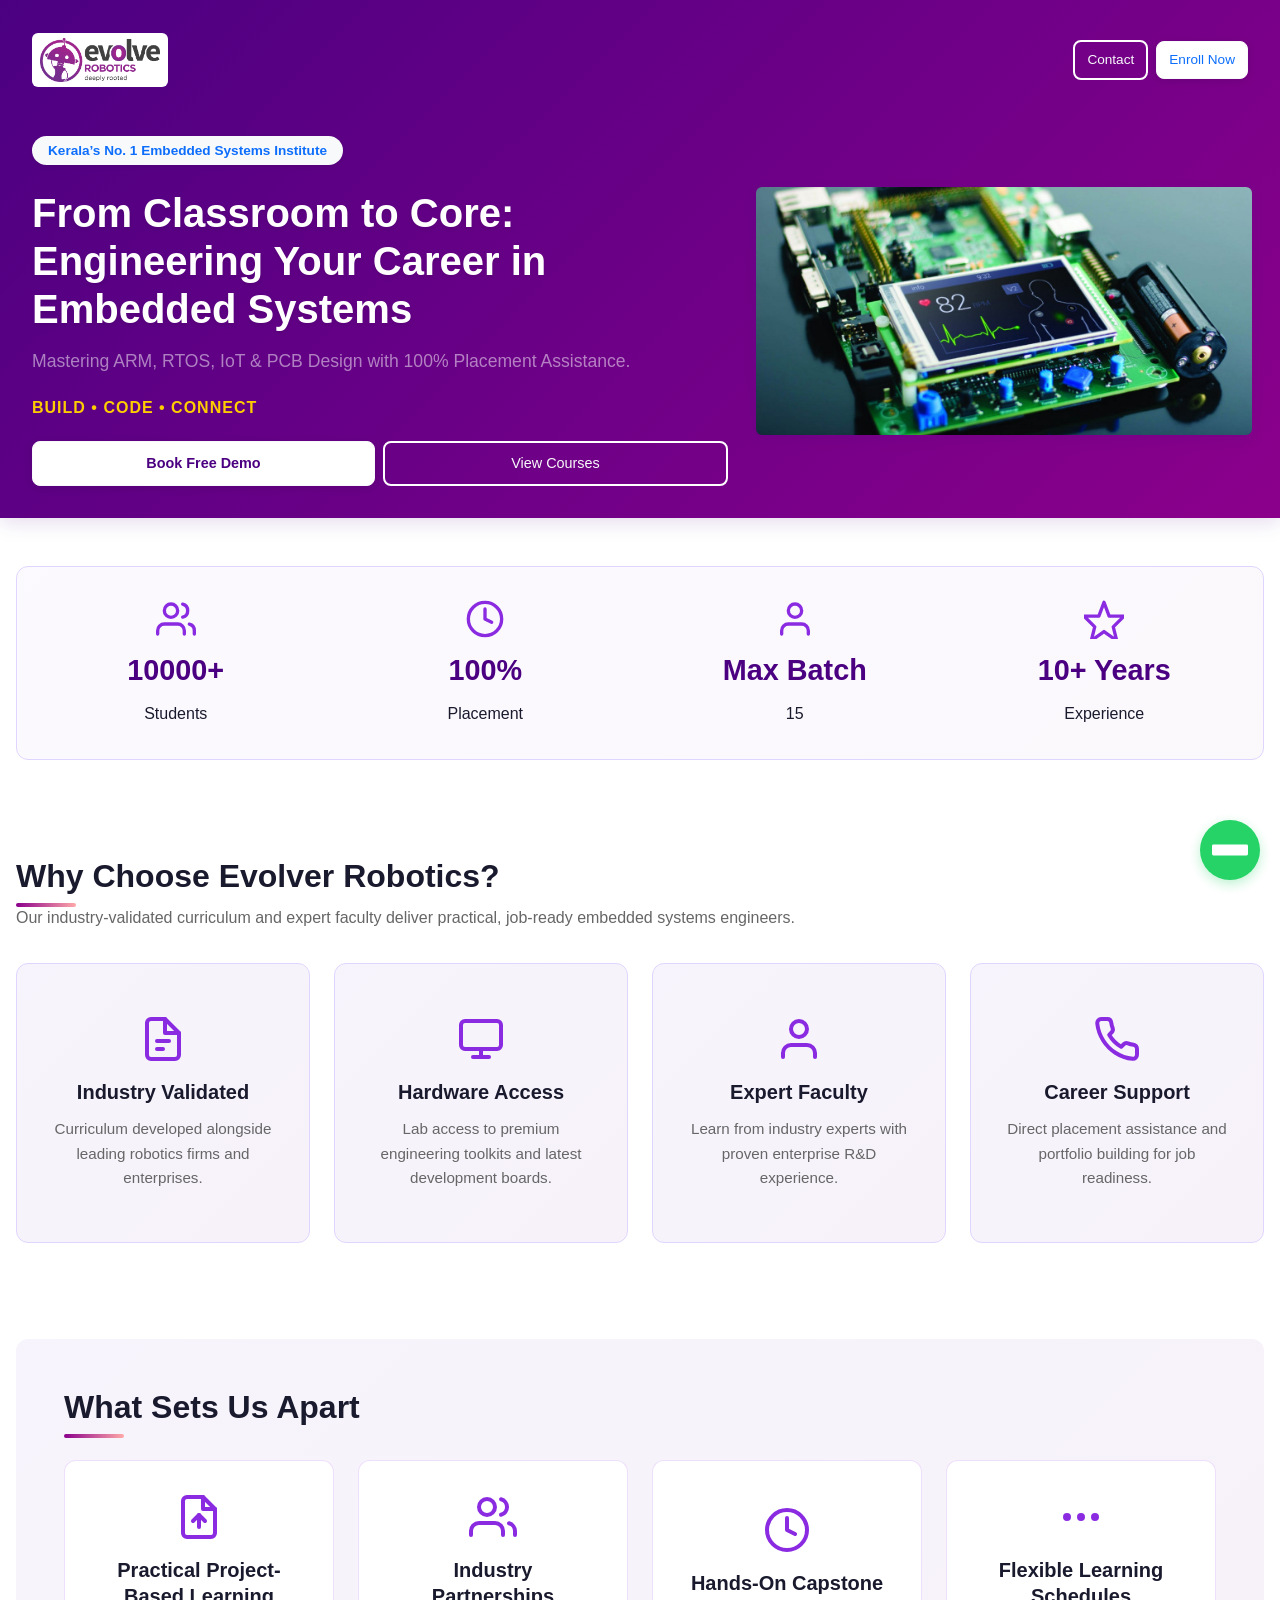
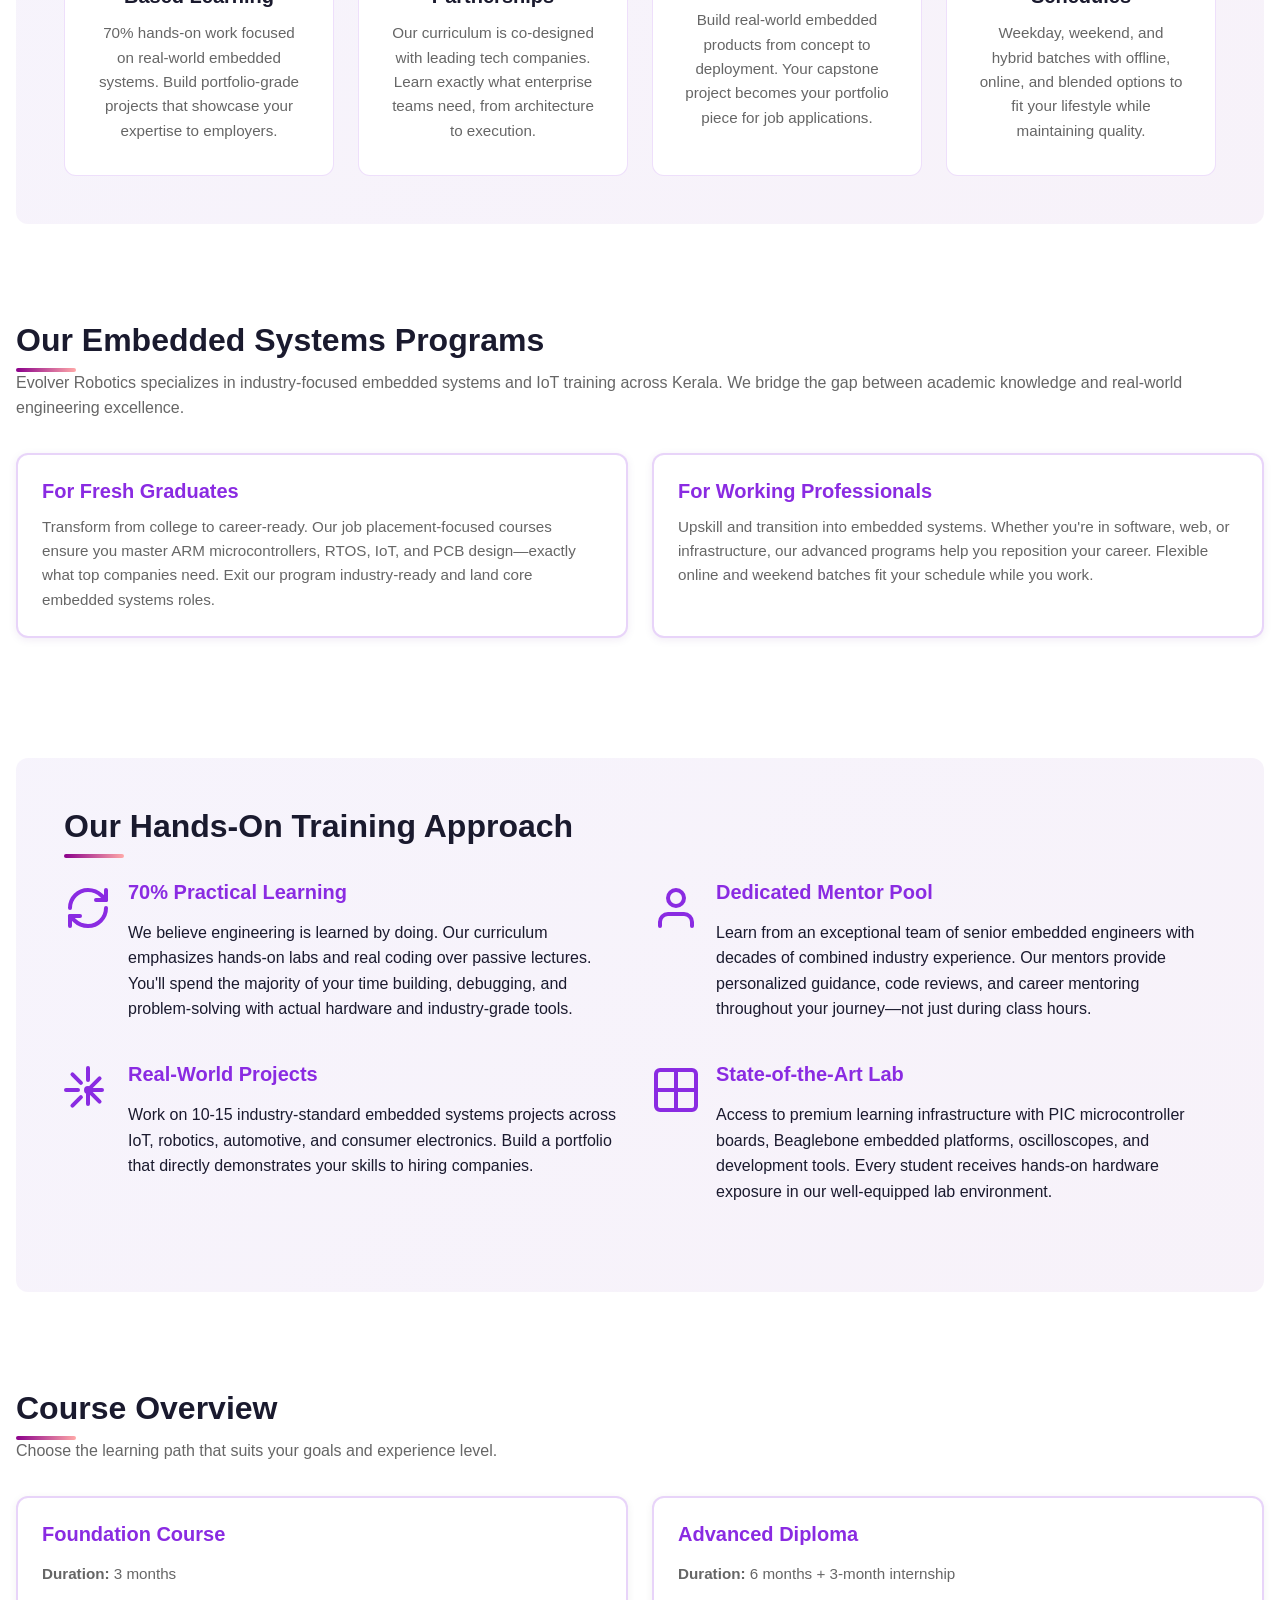
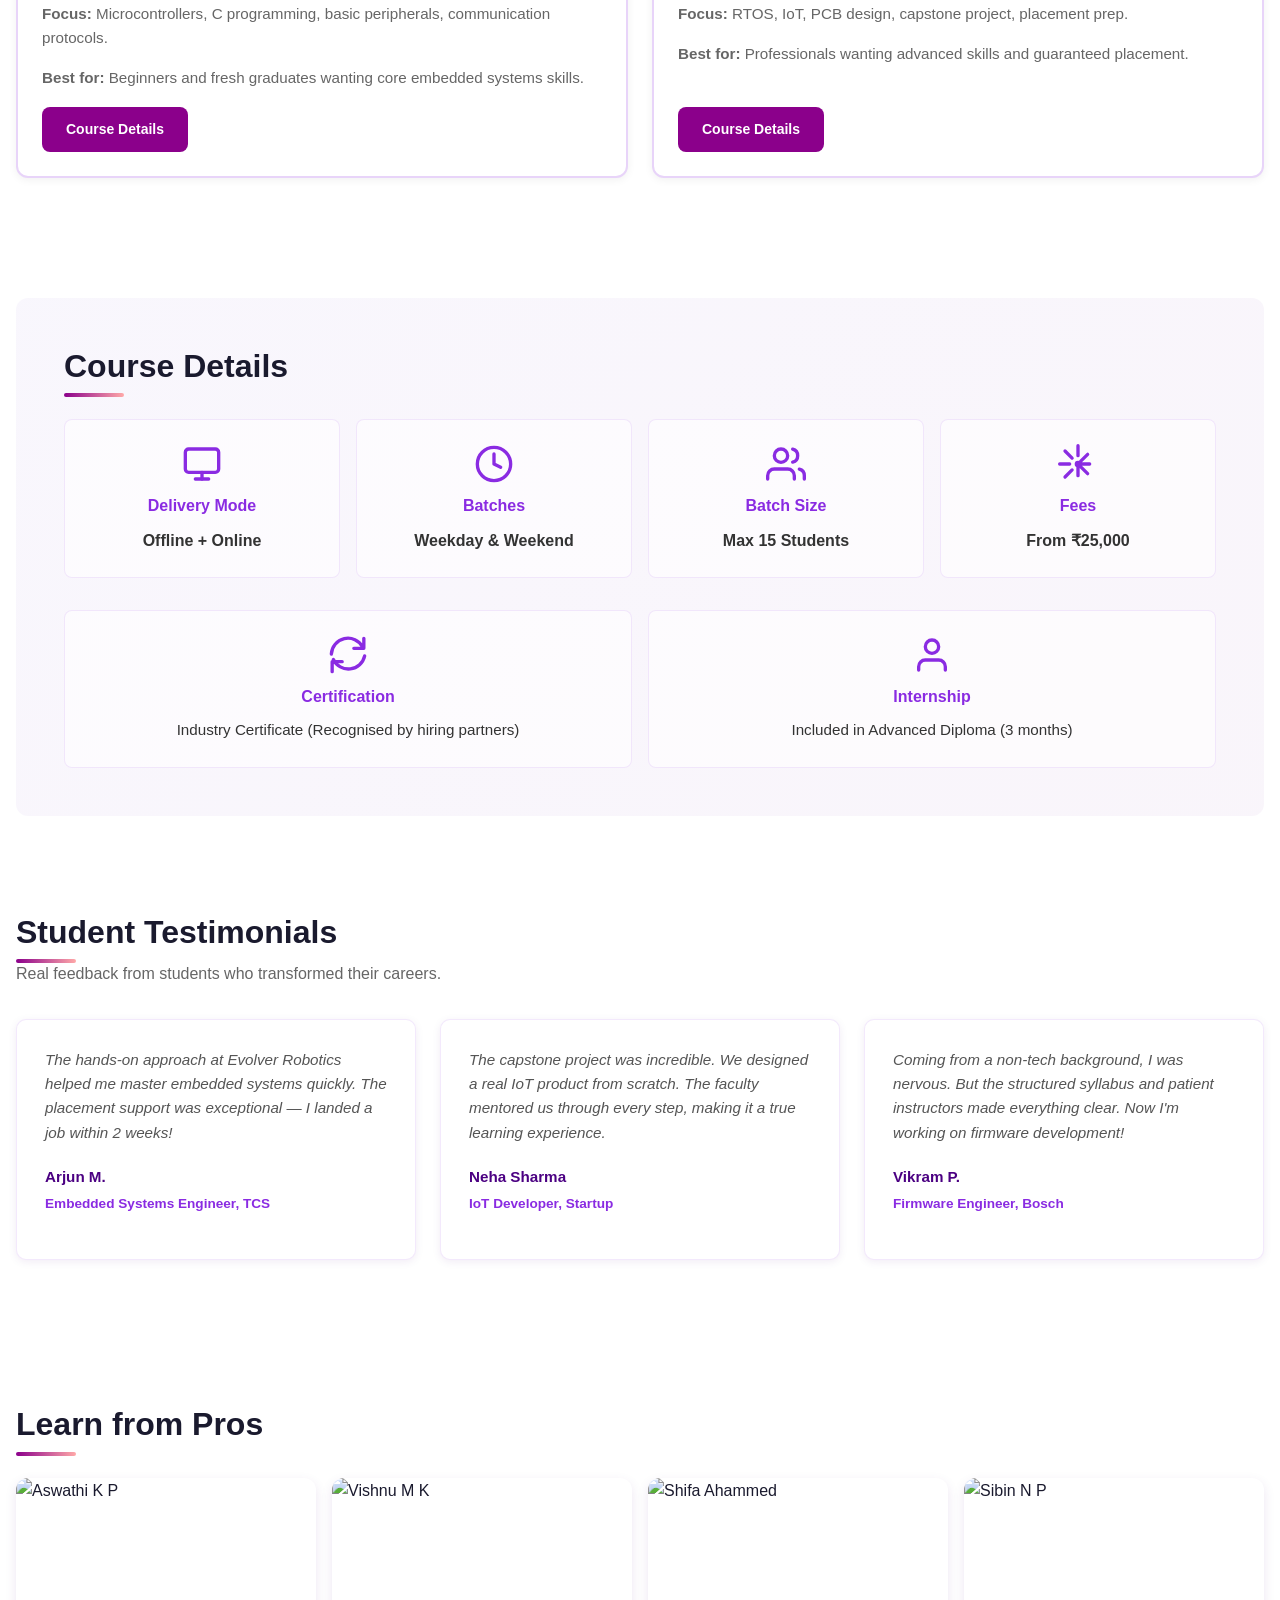
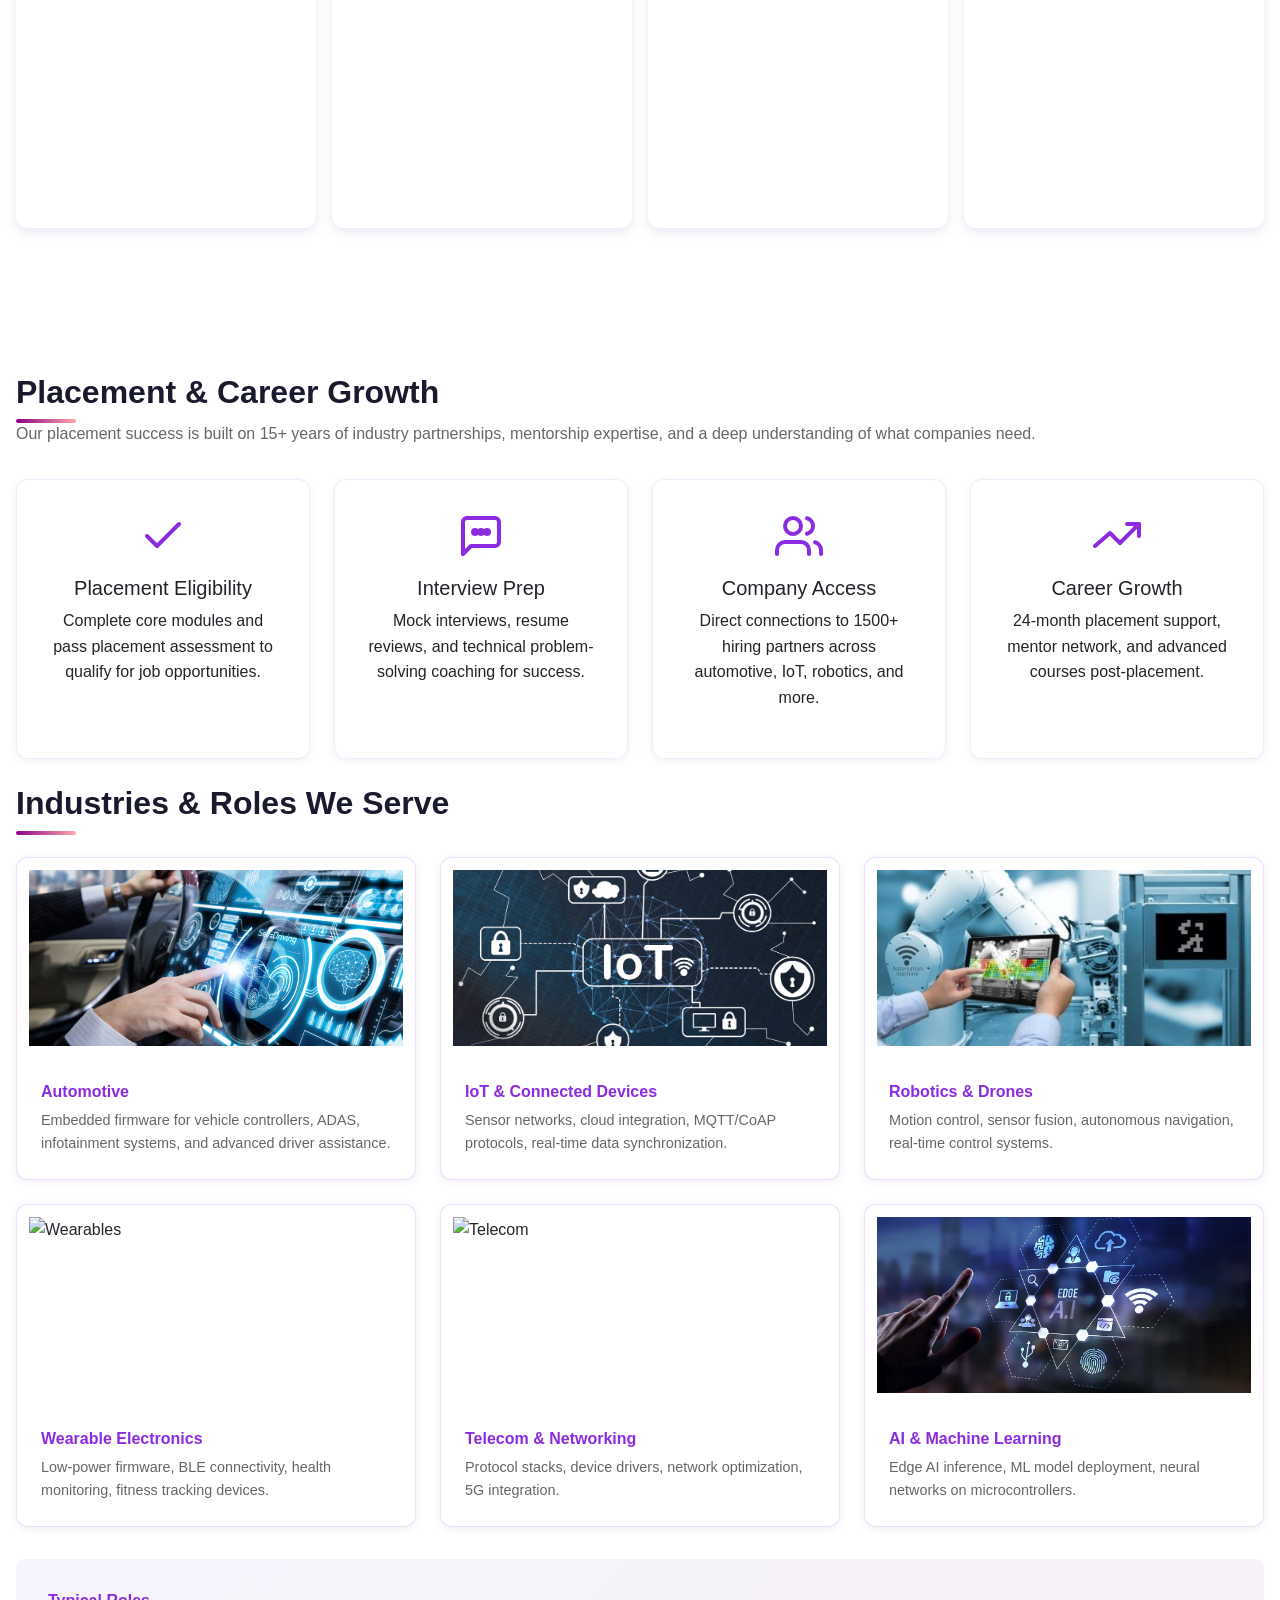
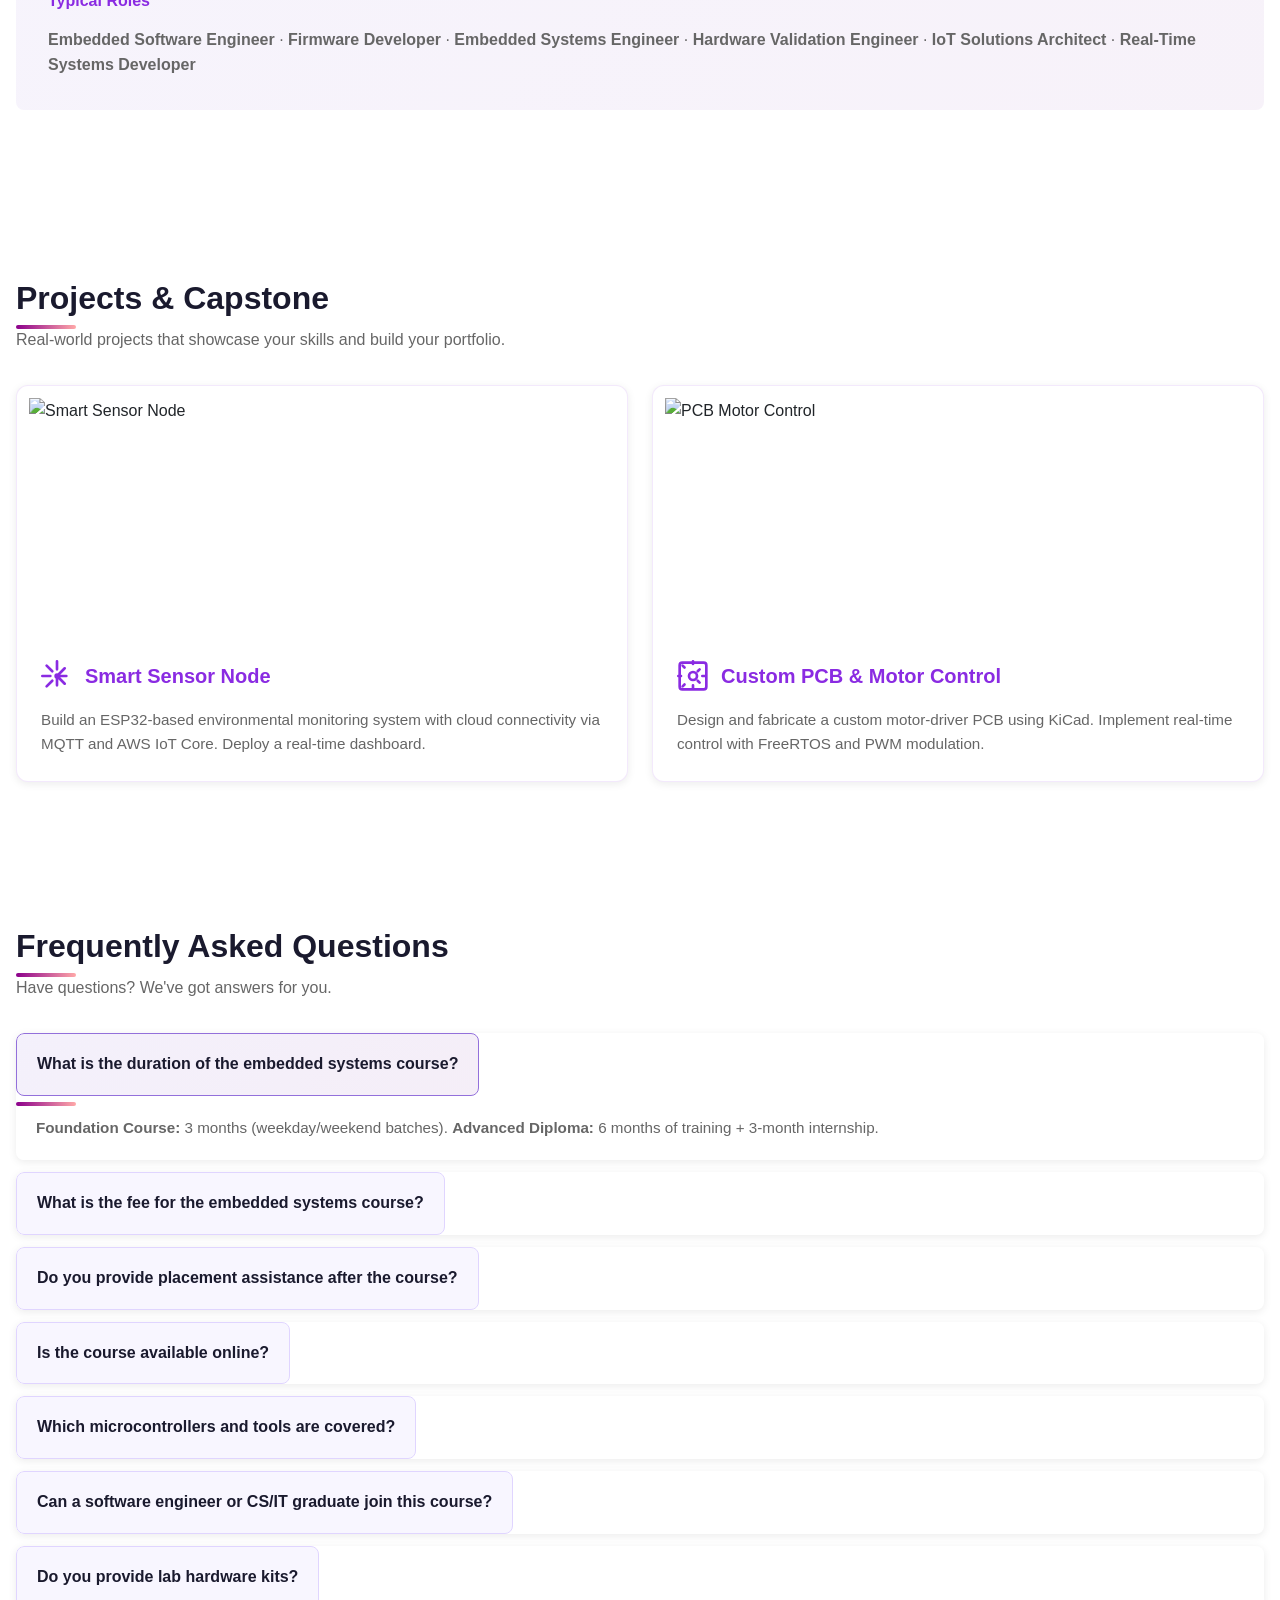
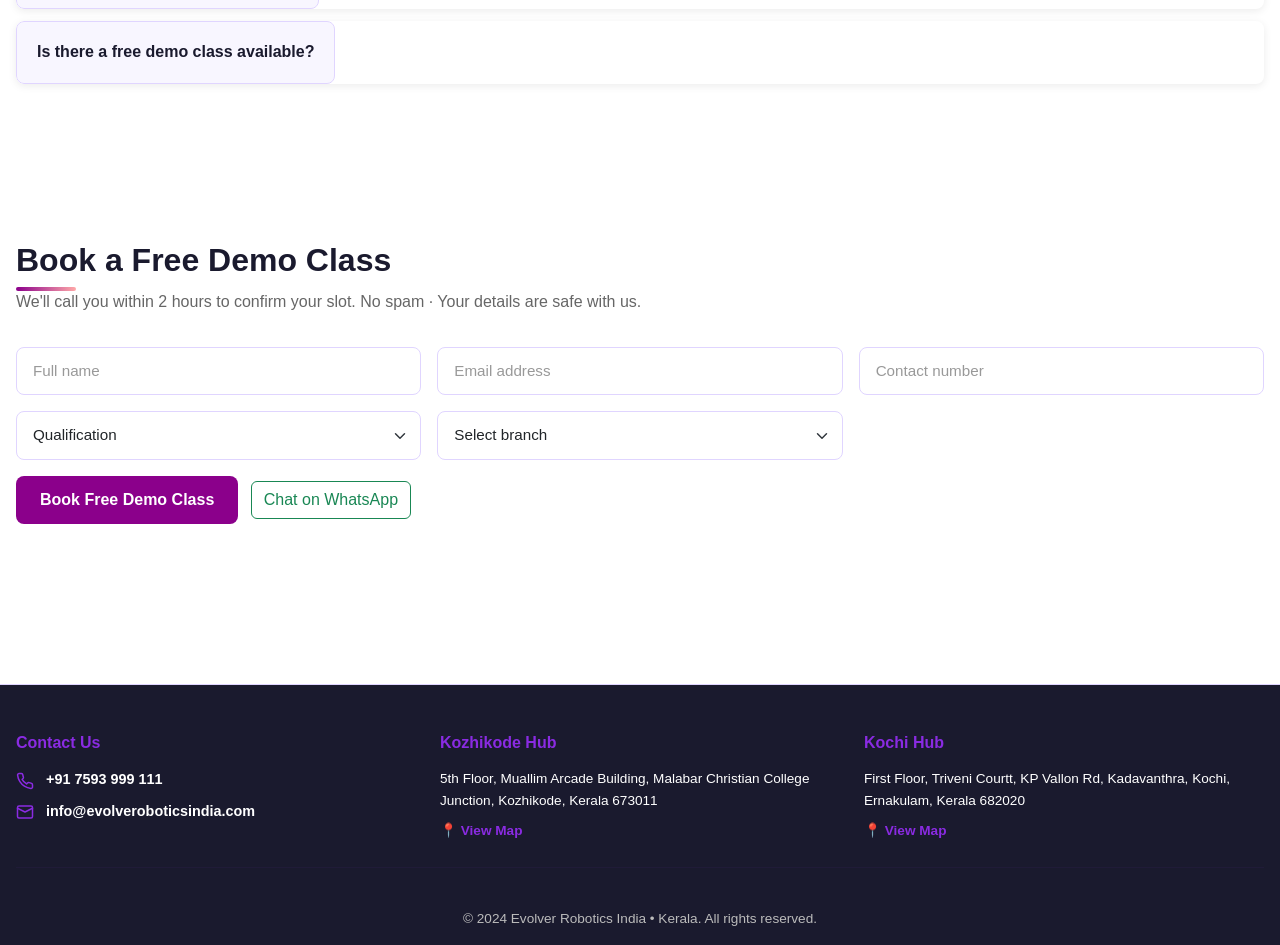
==== commit 4d435089: "ok" ====
--- a/embedded-systems-site/index.html
+++ b/embedded-systems-site/index.html
@@ -9,43 +9,41 @@
   </head>
   <body>
     <header class="bg-primary text-white">
-      <nav class="navbar navbar-expand-lg container" style="align-items: center; padding: 0.75rem 0;">
-        <a class="navbar-brand d-flex align-items-center" href="#" style="margin: 0;">
-          <div style="background: white; padding: 0.5rem 0.75rem; border-radius: 6px; display: flex; align-items: center; height: 50px;">
-            <img src="assets/images/evr_logo.png" alt="logo" width="150" height="40">
-          </div>
-          <!-- <span>Evolver Robotics</span> -->
+      <nav class="navbar navbar-expand-lg" style="align-items: center; padding: 0.75rem 2rem; margin: 0;">
+        <a class="navbar-brand d-flex align-items-center" href="#" style="margin: 0; flex-shrink: 0;">
+          <div style="background: white; padding: 0.3rem 0.5rem; border-radius: 6px; display: flex; align-items: center; height: auto; min-width: 0;">
+            <img src="assets/images/evr_logo.png" alt="logo" style="max-width: 120px; width: 100%; height: auto;">
+          </div>
         </a>
-        <div class="ms-auto d-flex gap-2" style="align-items: center;">
-          <a class="btn btn-outline-light btn-sm" href="#contact" style="padding: 0.5rem 1rem; font-weight: 500;">Contact</a>
-          <a class="btn btn-light text-primary btn-sm" href="#enroll" style="padding: 0.5rem 1rem; font-weight: 500;">Enroll Now</a>
+        <div class="ms-auto d-flex gap-2" style="align-items: center; flex-wrap: wrap;">
+          <a class="btn btn-outline-light btn-sm" href="#contact" style="padding: 0.5rem 0.75rem; font-weight: 500; font-size: 0.85rem; white-space: nowrap;">Contact</a>
+          <a class="btn btn-light text-primary btn-sm" href="#enroll" style="padding: 0.5rem 0.75rem; font-weight: 500; font-size: 0.85rem; white-space: nowrap;">Enroll Now</a>
         </div>
       </nav>
-      <div class="container py-5">
-        <div class="row align-items-center">
-          <div class="col-lg-7 text-white">
+      <div style="padding: 2rem 1rem; margin: 0; overflow-x: hidden;">
+        <div class="row align-items-center" style="margin: 0;">
+          <div class="col-lg-7 text-white" style="padding: 0 1rem;">
           <div class="mb-4">
-          <span class="badge rounded-pill bg-light text-primary px-3 py-2 fw-bold shadow-sm" style="font-size: 0.9rem;">
+          <span class="badge rounded-pill bg-light text-primary px-3 py-2 fw-bold shadow-sm" style="font-size: 0.85rem; display: inline-block; white-space: normal;">
             Kerala’s No. 1 Embedded Systems Institute
           </span>
         </div>
-            <h1 class="display-4 fw-bold mb-3" style="line-height: 1.2;">
-          From Classroom to Core: <br>
-          <span style="color: #f8f9fa;">Engineering Your Career in <br> Embedded Systems</span>
+            <h1 class="fw-bold mb-3" style="line-height: 1.2; font-size: clamp(1.2rem, 5vw, 2.5rem); word-wrap: break-word;">
+          From Classroom to Core: Engineering Your Career in Embedded Systems
         </h1>
 
-        <p class="lead mb-4 opacity-50">
+        <p class="lead mb-4 opacity-50" style="font-size: clamp(0.9rem, 4vw, 1.1rem); line-height: 1.4; word-wrap: break-word;">
           Mastering ARM, RTOS, IoT & PCB Design with 100% Placement Assistance.
         </p>
         
         <div class="mb-4">
-          <h5 class="fw-bold text-uppercase mt-2" style="letter-spacing: 2px; color: #ffcc00;">
-            Build &bull; Code &bull; Connect
+          <h5 class="fw-bold text-uppercase mt-2" style="letter-spacing: 1px; color: #ffcc00; font-size: clamp(0.85rem, 3vw, 1rem); word-wrap: break-word;">
+            Build • Code • Connect
           </h5>
         </div>
-        <div class="d-flex gap-2">
-              <button class="btn btn-light btn-lg" data-bs-toggle="modal" data-bs-target="#demoModal">Book Free Demo</button>
-              <a class="btn btn-outline-light btn-lg" href="#course-selection">View Courses</a>
+        <div class="d-flex gap-2" style="flex-wrap: wrap; gap: 0.5rem;">
+              <button class="btn btn-light btn-lg" data-bs-toggle="modal" data-bs-target="#demoModal" style="padding: 0.6rem 1rem; font-size: 0.9rem; flex: 1; min-width: 120px; white-space: nowrap;">Book Free Demo</button>
+              <a class="btn btn-outline-light btn-lg" href="#course-selection" style="padding: 0.6rem 1rem; font-size: 0.9rem; flex: 1; min-width: 120px; white-space: nowrap;">View Courses</a>
             </div>
           </div>
           <div class="col-lg-5 d-none d-lg-block text-center">
--- a/embedded-systems-site/assets/css/styles.css
+++ b/embedded-systems-site/assets/css/styles.css
@@ -520,31 +520,388 @@
   margin-bottom: 1rem;
 }
 
+/* ===== TEXT & OVERFLOW FIX ===== */
+* {
+  word-wrap: break-word;
+  overflow-wrap: break-word;
+  -webkit-hyphens: auto;
+  hyphens: auto;
+}
+
+h1, h2, h3, h4, h5, h6, p, a, button, span, div {
+  word-break: break-word;
+}
+
+body {
+  overflow-x: hidden;
+}
+
+main {
+  overflow-x: hidden;
+}
+
+.container {
+  max-width: 100%;
+  overflow-x: hidden;
+  padding: 0 1rem;
+}
+
 /* ===== RESPONSIVE ===== */
-@media (max-width: 768px) {
+@media (max-width: 1200px) {
+  .container {
+    max-width: 100%;
+    padding: 0 1rem;
+  }
+
+  header h1 {
+    font-size: 2rem;
+    line-height: 1.3;
+  }
+
+  header .lead {
+    font-size: 1rem;
+  }
+
   section h2 {
     font-size: 1.8rem;
   }
 
+  .btn-lg {
+    padding: 0.6rem 1rem !important;
+    font-size: 0.95rem !important;
+  }
+}
+
+@media (max-width: 992px) {
+  header .navbar-brand img {
+    max-width: 120px;
+  }
+
   header h1 {
-    font-size: 1.8rem;
+    font-size: 1.75rem;
+  }
+
+  .row g-4 > * {
+    padding-right: 0.5rem !important;
+    padding-left: 0.5rem !important;
+  }
+}
+
+@media (max-width: 768px) {
+  body, html {
+    width: 100%;
+    overflow-x: hidden;
+  }
+
+  .container {
+    width: 100%;
+    padding: 0 1rem;
+  }
+
+  header .navbar-brand {
+    flex: 1;
+    min-width: 0;
+  }
+
+  header .navbar-brand img {
+    max-width: 100%;
+    height: auto;
+    width: 120px !important;
+  }
+
+  header .navbar-brand div {
+    padding: 0.3rem 0.5rem !important;
+    height: auto !important;
+  }
+
+  header h1 {
+    font-size: 1.4rem;
+    line-height: 1.3;
+    margin-bottom: 1rem;
+  }
+
+  header h1 br {
+    content: " ";
+    display: none;
+  }
+
+  .display-4 {
+    font-size: 1.5rem !important;
+  }
+
+  header .lead {
+    font-size: 0.95rem;
+    line-height: 1.4;
+  }
+
+  section h2 {
+    font-size: 1.5rem;
+    margin-bottom: 1rem;
+  }
+
+  section > p {
+    font-size: 0.95rem;
+    margin-bottom: 1.5rem;
   }
 
   .trust-strip {
-    gap: 1rem;
-    padding: 1.5rem 0.5rem !important;
+    gap: 0.75rem;
+    padding: 1rem 0.5rem !important;
+    flex-wrap: wrap;
   }
 
   .trust-strip div {
-    flex: 0 1 auto;
+    flex: 0 1 48%;
     min-width: auto;
-  }
-
-  section {
-    padding: 2rem 0;
+    font-size: 0.85rem;
+  }
+
+  .trust-strip strong {
+    display: block;
+    font-size: 1.2rem;
+  }
+
+  .trust-strip svg {
+    width: 32px !important;
+    height: 32px !important;
+  }
+
+  .row g-3 > *, .row g-4 > * {
+    padding-right: 0.5rem !important;
+    padding-left: 0.5rem !important;
+  }
+
+  .col-md-3, .col-md-4, .col-md-6 {
+    padding-left: 0.5rem;
+    padding-right: 0.5rem;
+  }
+
+  .d-flex.gap-2 {
+    gap: 0.5rem !important;
+    flex-wrap: wrap;
+  }
+
+  .btn, .btn-lg, .btn-sm {
+    padding: 0.5rem 0.75rem !important;
+    font-size: 0.9rem !important;
+    width: auto;
+    min-width: auto;
+  }
+
+  .card-body {
+    padding: 1rem !important;
+  }
+
+  .benefit-card h5 {
+    font-size: 1rem;
+  }
+
+  .benefit-card p {
+    font-size: 0.85rem;
+  }
+
+  .testimonial-card {
+    padding: 1rem !important;
+    min-height: 150px !important;
+  }
+
+  .testimonial-text {
+    font-size: 0.85rem;
+  }
+
+  .instructor-card {
+    height: 250px !important;
+  }
+
+  .instructor-overlay h5 {
+    font-size: 1.1rem;
+  }
+
+  .instructor-overlay p {
+    font-size: 0.8rem;
   }
 
   .sticky-cta {
     display: none;
   }
-}
+
+  .accordion-button {
+    font-size: 0.95rem;
+    padding: 1rem !important;
+  }
+
+  footer {
+    padding: 1.5rem 1rem !important;
+  }
+
+  footer h6 {
+    font-size: 0.95rem;
+    margin-bottom: 0.75rem;
+  }
+
+  footer p, footer a {
+    font-size: 0.85rem;
+  }
+}
+
+@media (max-width: 576px) {
+  .container {
+    padding: 0 0.75rem;
+  }
+
+  header {
+    padding-top: 0.5rem !important;
+  }
+
+  header .navbar-brand img {
+    width: 100px !important;
+  }
+
+  header .py-5 {
+    padding: 1.5rem 0 !important;
+  }
+
+  header h1 {
+    font-size: 1.2rem;
+    line-height: 1.2;
+    margin-bottom: 0.75rem;
+  }
+
+  .badge {
+    font-size: 0.75rem !important;
+    padding: 0.25rem 0.5rem !important;
+  }
+
+  section h2 {
+    font-size: 1.3rem;
+    margin-bottom: 0.75rem;
+  }
+
+  section > p {
+    font-size: 0.9rem;
+    margin-bottom: 1rem;
+  }
+
+  .trust-strip {
+    gap: 0.5rem;
+    padding: 0.75rem 0.25rem !important;
+  }
+
+  .trust-strip div {
+    flex: 0 1 45%;
+    font-size: 0.8rem;
+  }
+
+  .trust-strip strong {
+    font-size: 1rem;
+  }
+
+  .trust-strip svg {
+    width: 28px !important;
+    height: 28px !important;
+  }
+
+  .benefit-card {
+    min-height: 200px !important;
+    padding: 1rem !important;
+  }
+
+  .benefit-card svg {
+    width: 36px !important;
+    height: 36px !important;
+  }
+
+  .benefit-card h5 {
+    font-size: 0.95rem;
+  }
+
+  .benefit-card p {
+    font-size: 0.8rem;
+  }
+
+  .btn, .btn-lg {
+    padding: 0.5rem 0.75rem !important;
+    font-size: 0.85rem !important;
+    width: 100%;
+    margin-bottom: 0.5rem;
+  }
+
+  .d-flex.gap-2 {
+    flex-direction: column;
+  }
+
+  .instructor-card {
+    height: 200px !important;
+  }
+
+  .instructor-overlay h5 {
+    font-size: 1rem;
+    margin-bottom: 0.25rem;
+  }
+
+  .instructor-overlay p {
+    font-size: 0.75rem;
+    margin-bottom: 0.25rem;
+  }
+
+  .instructor-overlay .role {
+    margin-bottom: 0.5rem;
+  }
+
+  .col-md-3, .col-md-6 {
+    width: 100%;
+    padding-left: 0.25rem !important;
+    padding-right: 0.25rem !important;
+  }
+
+  .testimonial-card {
+    padding: 0.75rem !important;
+    min-height: 120px !important;
+  }
+
+  .testimonial-text {
+    font-size: 0.8rem;
+    margin-bottom: 0.5rem;
+  }
+
+  .testimonial-author {
+    font-size: 0.85rem;
+    margin-bottom: 0.25rem;
+  }
+
+  .testimonial-role {
+    font-size: 0.75rem;
+  }
+
+  .accordion-button {
+    font-size: 0.9rem;
+    padding: 0.75rem !important;
+  }
+
+  .modal-dialog {
+    margin: 0.5rem;
+  }
+
+  .form-control {
+    font-size: 0.95rem;
+    padding: 0.5rem;
+  }
+
+  footer {
+    padding: 1rem 0.75rem !important;
+  }
+
+  footer h6 {
+    font-size: 0.9rem;
+    margin-bottom: 0.5rem;
+  }
+
+  footer p, footer a {
+    font-size: 0.8rem;
+    line-height: 1.4;
+  }
+
+  .d-none.d-lg-block {
+    display: none !important;
+  }
+}
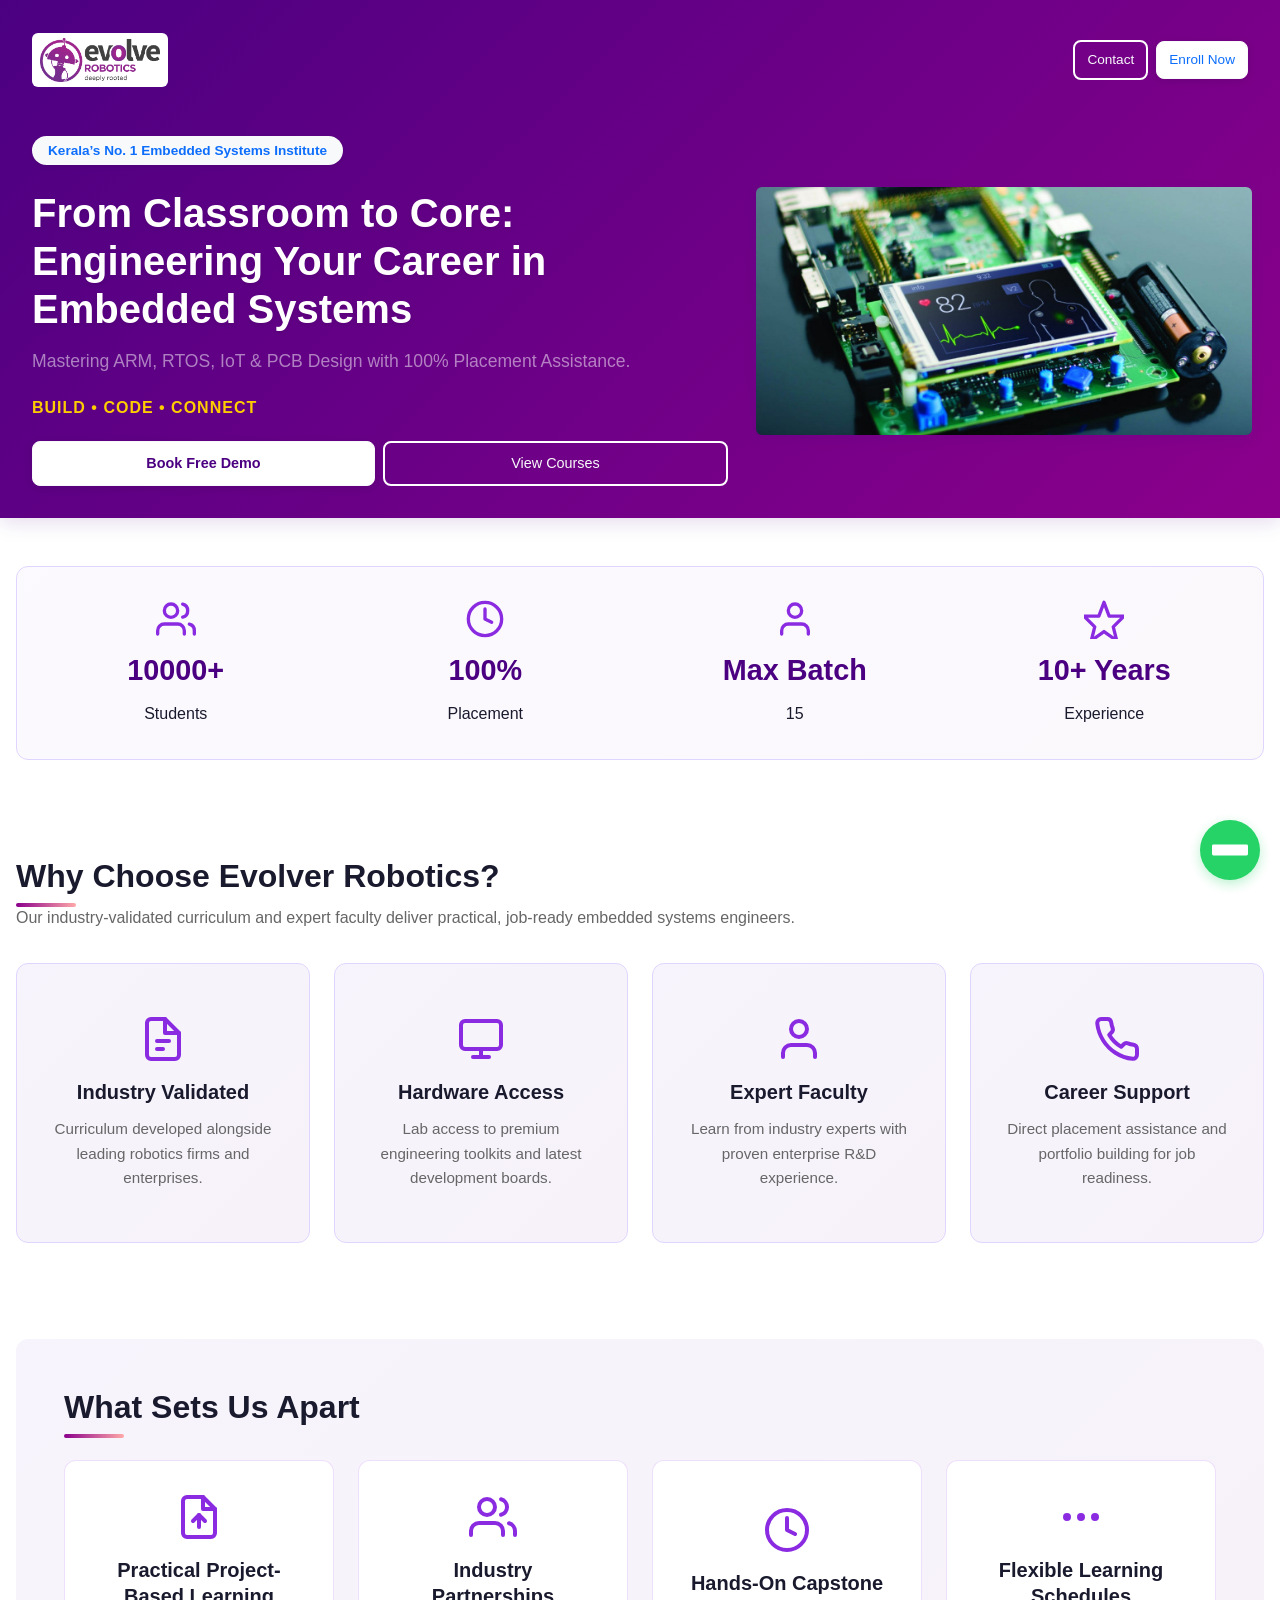
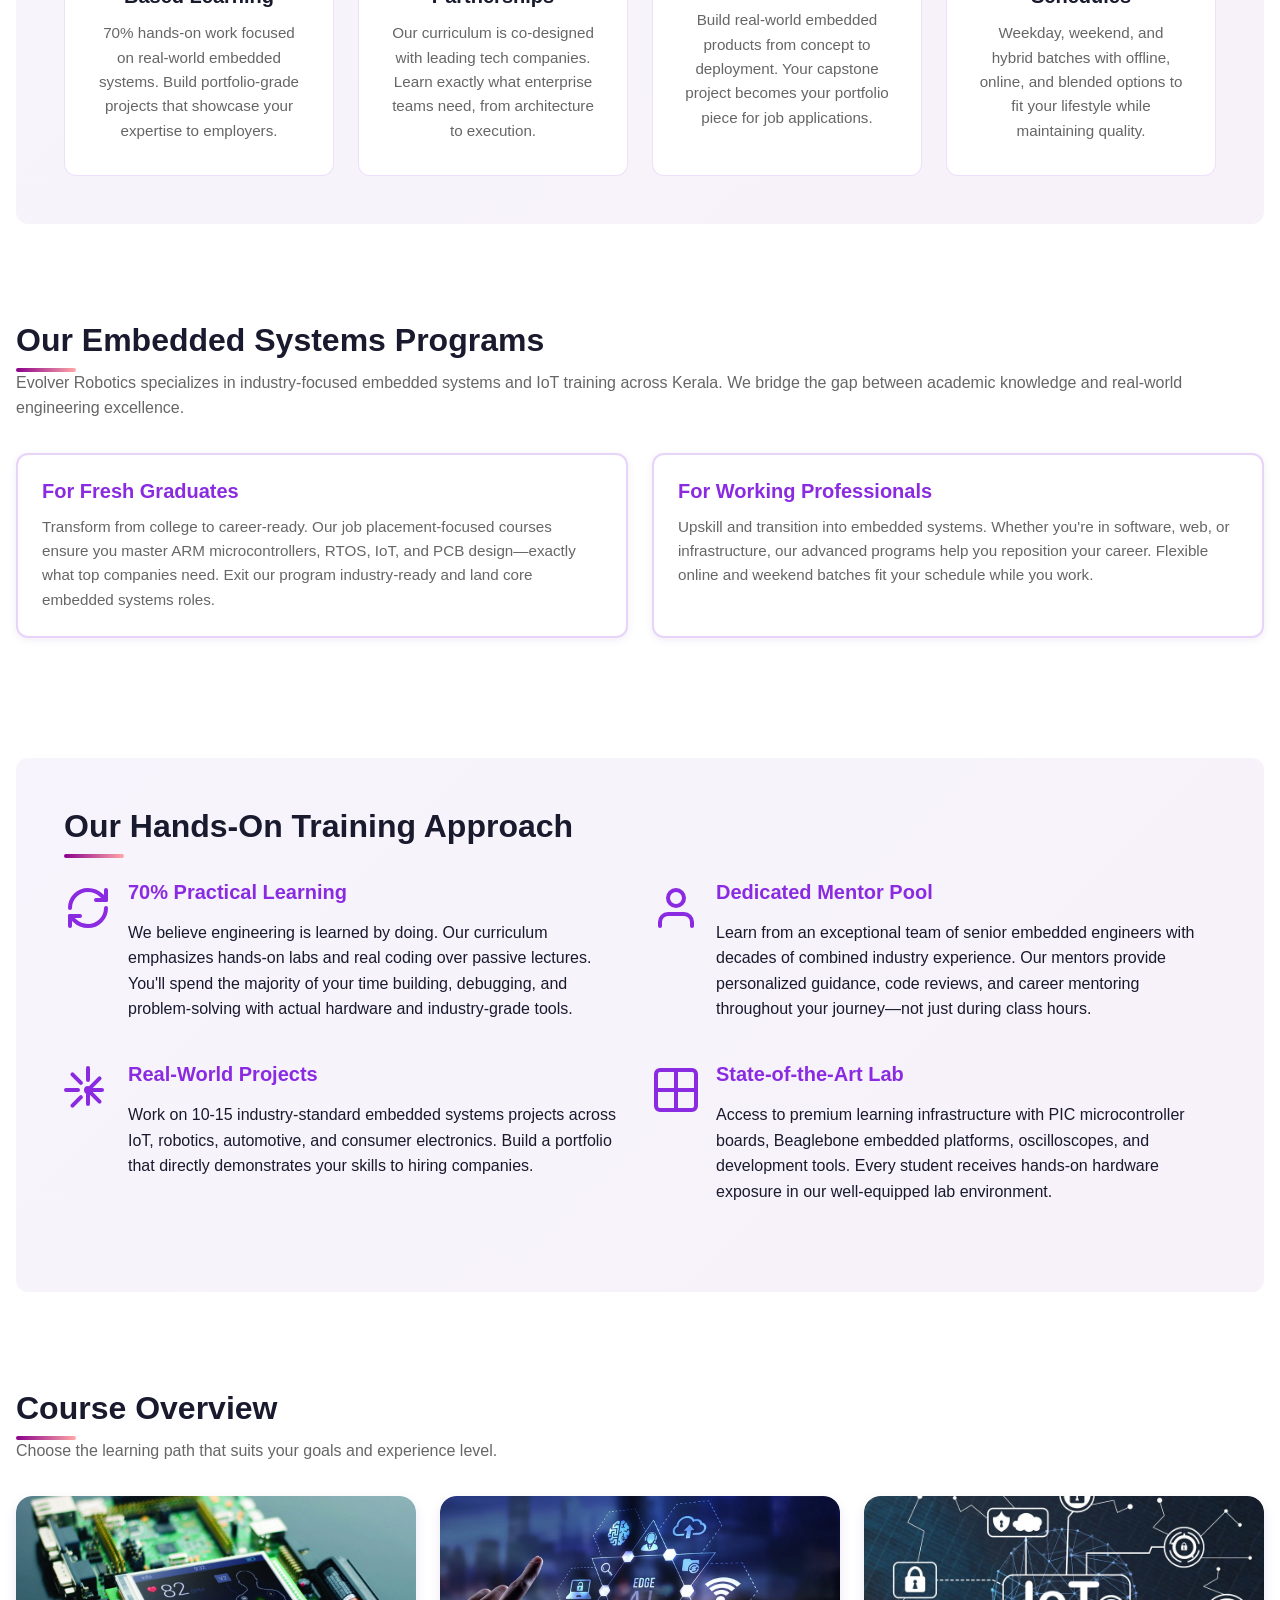
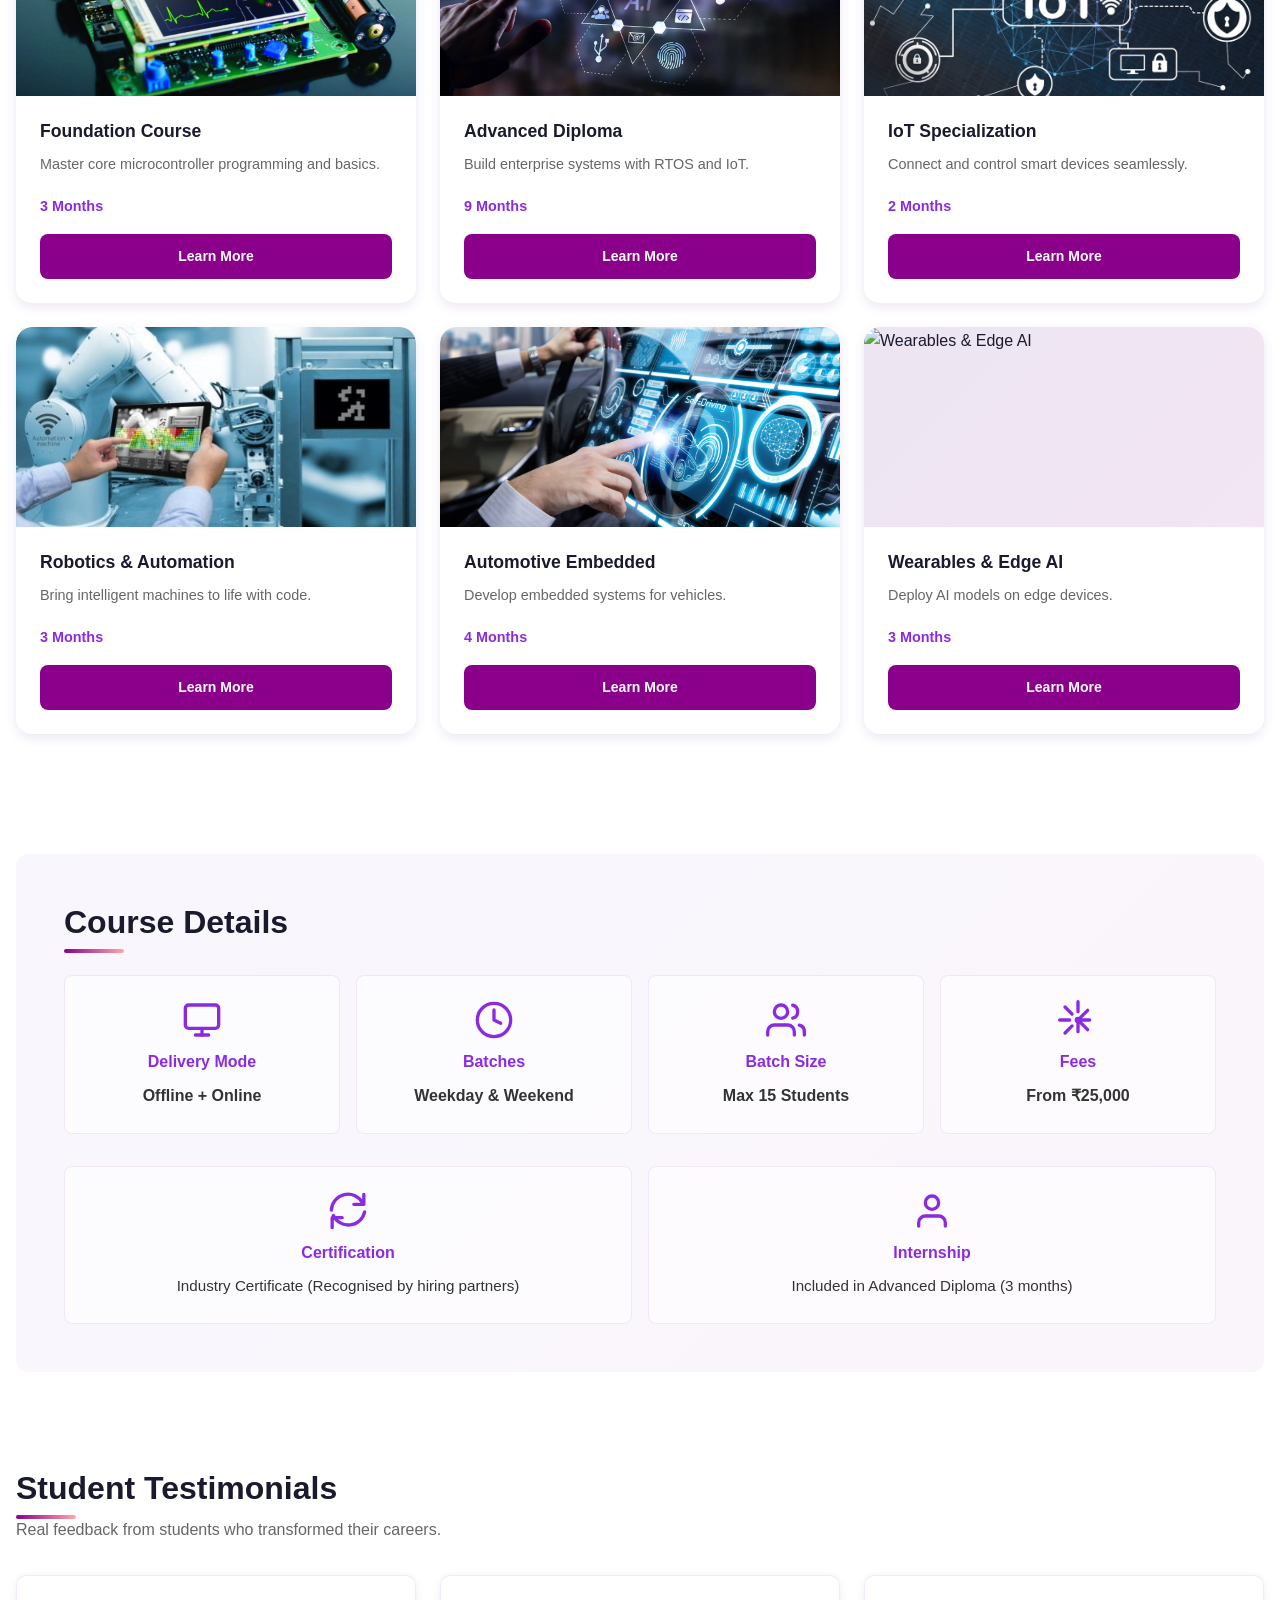
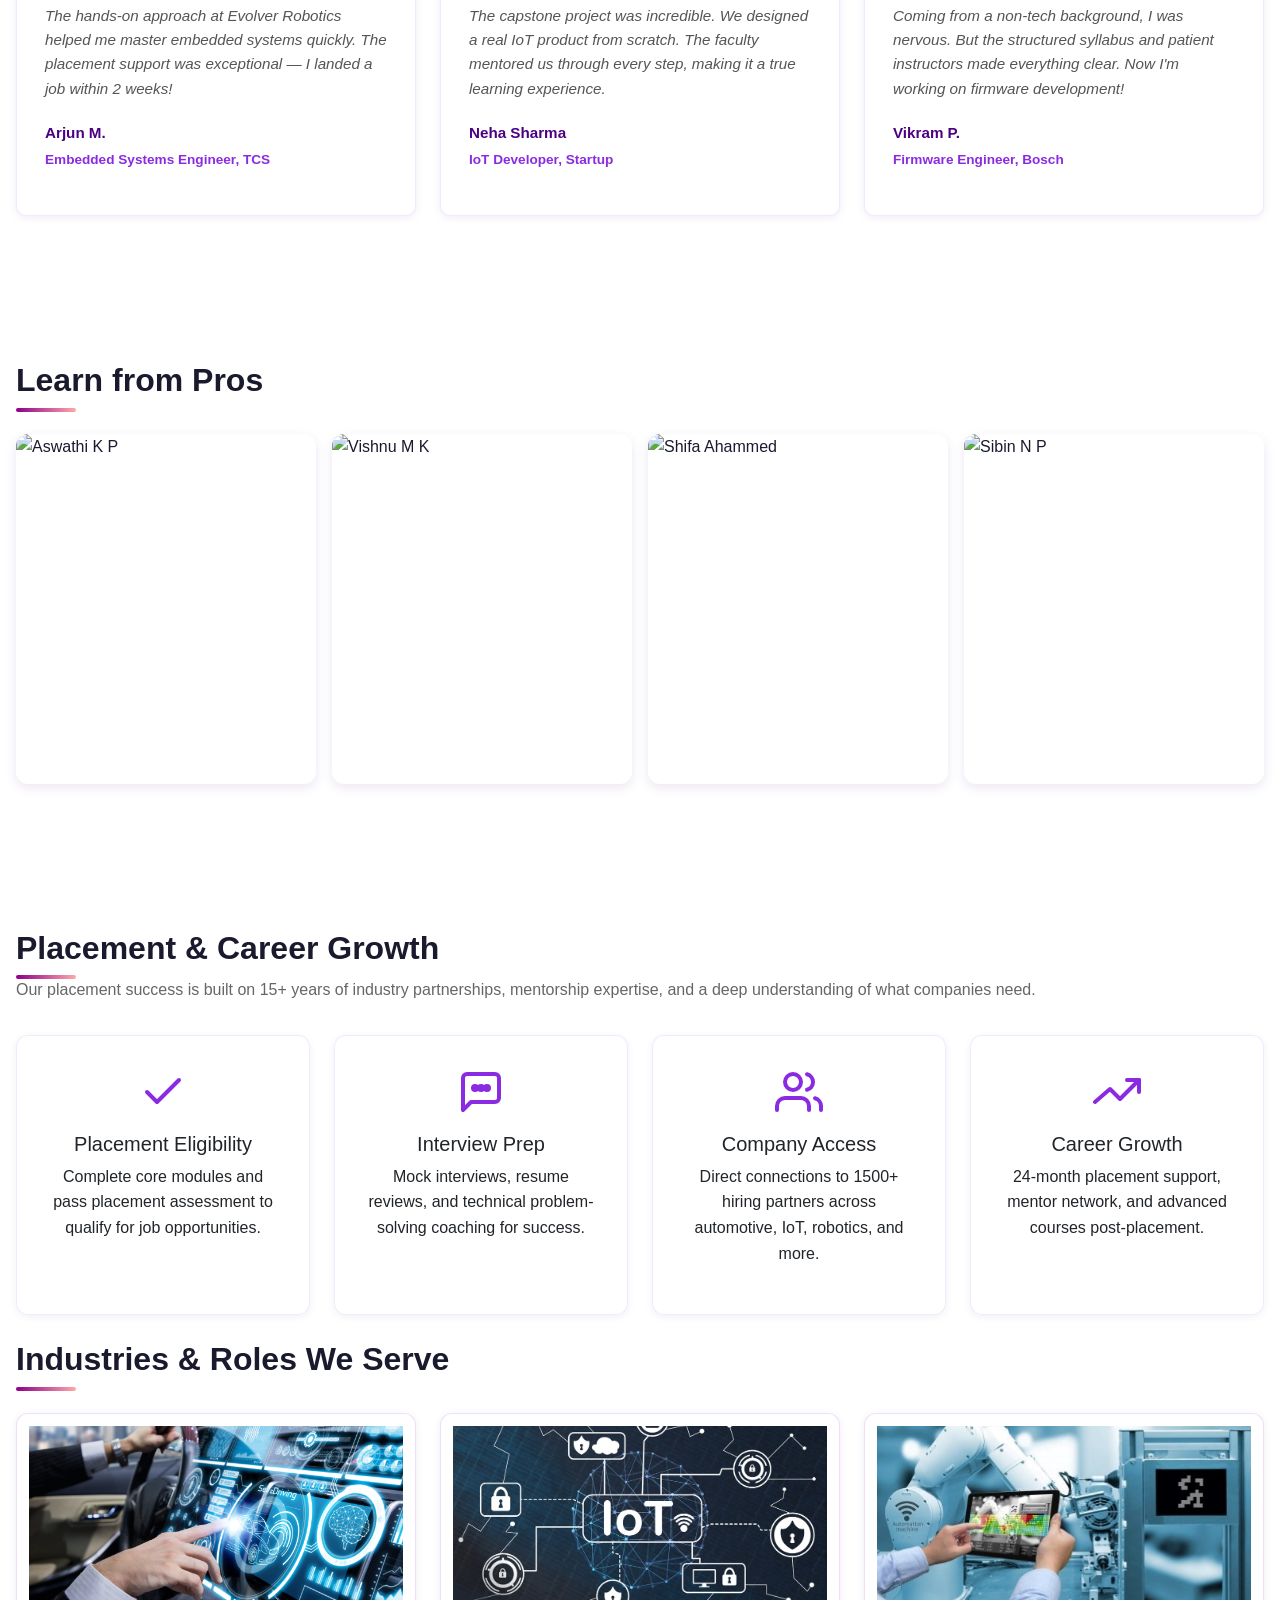
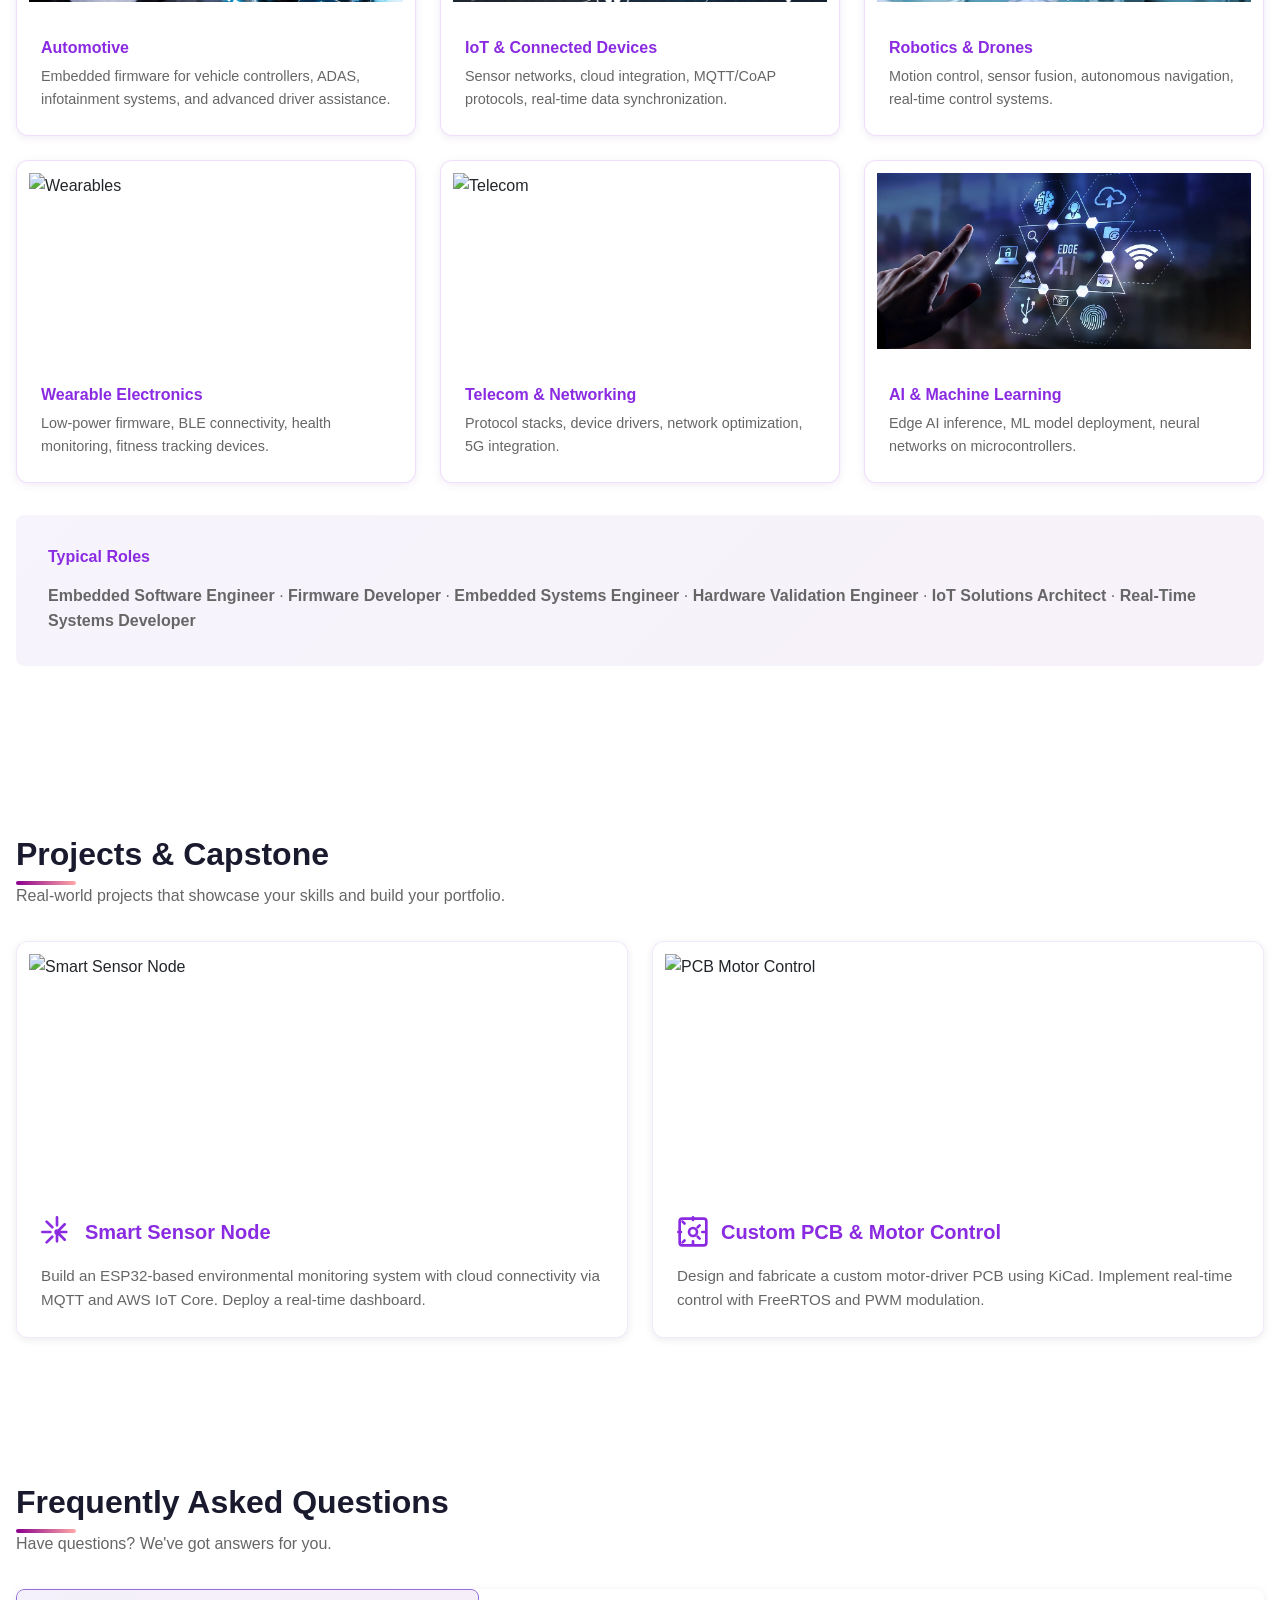
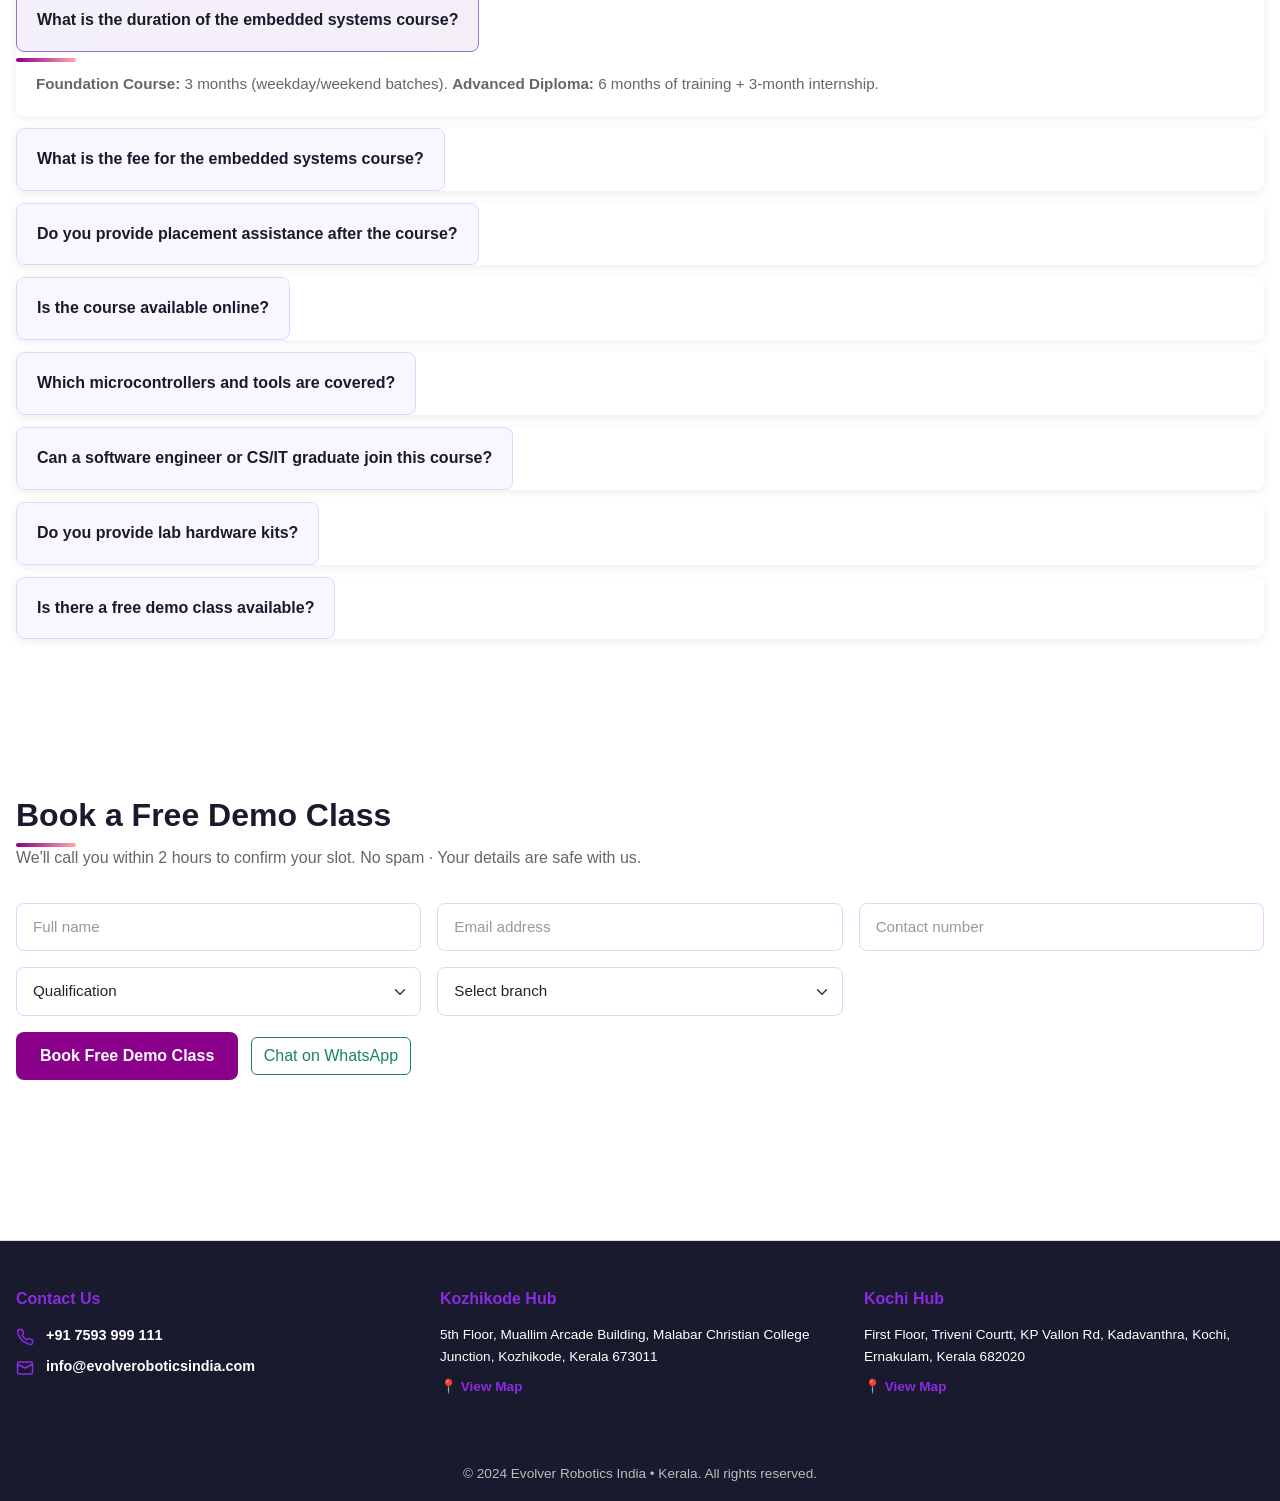
==== commit df4069f9: "updated course card Co-authored-by: Copilot <copilot@github.com>" ====
--- a/embedded-systems-site/index.html
+++ b/embedded-systems-site/index.html
@@ -277,30 +277,118 @@
       <section id="course-selection" class="mb-5" style="margin-top: 3rem;">
         <h2 style="margin-bottom: 0.5rem; font-weight: 700; font-size: 2rem; color: #1a1a2e;">Course Overview</h2>
         <p style="margin-bottom: 2rem; font-size: 1rem; color: #666;">Choose the learning path that suits your goals and experience level.</p>
+        
         <div class="row g-4 mb-4">
-          <div class="col-lg-6">
-            <div class="card h-100" style="border: 2px solid rgba(138, 43, 226, 0.2); border-radius: 12px; box-shadow: 0 2px 8px rgba(0,0,0,0.06); min-height: 200px; display: flex; flex-direction: column;">
-              <div class="card-body" style="display: flex; flex-direction: column; justify-content: space-between;">
-                <div>
-                  <h5 class="card-title" style="color: #8a2be2; font-weight: 700; margin-bottom: 1rem;">Foundation Course</h5>
-                  <p class="card-text"><strong>Duration:</strong> 3 months</p>
-                  <p class="card-text"><strong>Focus:</strong> Microcontrollers, C programming, basic peripherals, communication protocols.</p>
-                  <p class="card-text"><strong>Best for:</strong> Beginners and fresh graduates wanting core embedded systems skills.</p>
-                </div>
-                <a href="foundation-course-details.html" class="btn btn-primary btn-sm mt-3" style="align-self: flex-start;">Course Details</a>
-              </div>
-            </div>
-          </div>
-          <div class="col-lg-6">
-            <div class="card h-100" style="border: 2px solid rgba(138, 43, 226, 0.2); border-radius: 12px; box-shadow: 0 2px 8px rgba(0,0,0,0.06); min-height: 200px; display: flex; flex-direction: column;">
-              <div class="card-body" style="display: flex; flex-direction: column; justify-content: space-between;">
-                <div>
-                  <h5 class="card-title" style="color: #8a2be2; font-weight: 700; margin-bottom: 1rem;">Advanced Diploma</h5>
-                  <p class="card-text"><strong>Duration:</strong> 6 months + 3-month internship</p>
-                  <p class="card-text"><strong>Focus:</strong> RTOS, IoT, PCB design, capstone project, placement prep.</p>
-                  <p class="card-text"><strong>Best for:</strong> Professionals wanting advanced skills and guaranteed placement.</p>
-                </div>
-                <a href="advanced-course-details.html" class="btn btn-primary btn-sm mt-3" style="align-self: flex-start;">Course Details</a>
+          <!-- Foundation Course Card -->
+          <div class="col-lg-4 col-md-6">
+            <div class="course-card-new">
+              <div class="course-card-image-box">
+                <img src="assets/images/EMBEDDEDHARDWARE.jpg" alt="Foundation Course">
+              </div>
+              <div class="course-card-body">
+                <h5>Foundation Course</h5>
+                <p class="course-short-desc">Master core microcontroller programming and basics.</p>
+                <p class="course-duration">3 Months</p>
+                <div class="course-card-expand">
+                  <p class="course-full-desc"><strong>Focus:</strong> Microcontrollers, C programming, basic peripherals, communication protocols</p>
+                  <p class="course-best-for"><strong>Best For:</strong> Beginners and fresh graduates</p>
+                </div>
+                <a href="foundation-course-details.html" class="btn btn-sm btn-primary mt-2">Learn More</a>
+              </div>
+            </div>
+          </div>
+
+          <!-- Advanced Diploma Card -->
+          <div class="col-lg-4 col-md-6">
+            <div class="course-card-new">
+              <div class="course-card-image-box">
+                <img src="assets/images/edgeai.webp" alt="Advanced Diploma">
+              </div>
+              <div class="course-card-body">
+                <h5>Advanced Diploma</h5>
+                <p class="course-short-desc">Build enterprise systems with RTOS and IoT.</p>
+                <p class="course-duration">9 Months</p>
+                <div class="course-card-expand">
+                  <p class="course-full-desc"><strong>Focus:</strong> RTOS, IoT, PCB design, capstone project, placement prep</p>
+                  <p class="course-best-for"><strong>Best For:</strong> Professionals and advanced learners</p>
+                </div>
+                <a href="advanced-course-details.html" class="btn btn-sm btn-primary mt-2">Learn More</a>
+              </div>
+            </div>
+          </div>
+
+          <!-- IoT Specialization Card -->
+          <div class="col-lg-4 col-md-6">
+            <div class="course-card-new">
+              <div class="course-card-image-box">
+                <img src="assets/images/iot.jpg" alt="IoT Specialization">
+              </div>
+              <div class="course-card-body">
+                <h5>IoT Specialization</h5>
+                <p class="course-short-desc">Connect and control smart devices seamlessly.</p>
+                <p class="course-duration">2 Months</p>
+                <div class="course-card-expand">
+                  <p class="course-full-desc"><strong>Focus:</strong> WiFi/BLE connectivity, Cloud integration, MQTT protocols</p>
+                  <p class="course-best-for"><strong>Best For:</strong> Professionals with embedded basics</p>
+                </div>
+                <a href="coursedetails.html" class="btn btn-sm btn-primary mt-2">Learn More</a>
+              </div>
+            </div>
+          </div>
+
+          <!-- Robotics & Automation Card -->
+          <div class="col-lg-4 col-md-6">
+            <div class="course-card-new">
+              <div class="course-card-image-box">
+                <img src="assets/images/robotic.jpg" alt="Robotics & Automation">
+              </div>
+              <div class="course-card-body">
+                <h5>Robotics & Automation</h5>
+                <p class="course-short-desc">Bring intelligent machines to life with code.</p>
+                <p class="course-duration">3 Months</p>
+                <div class="course-card-expand">
+                  <p class="course-full-desc"><strong>Focus:</strong> Motor control, Sensors, Real-time systems, Robotics frameworks</p>
+                  <p class="course-best-for"><strong>Best For:</strong> Enthusiasts and engineers</p>
+                </div>
+                <a href="coursedetails.html" class="btn btn-sm btn-primary mt-2">Learn More</a>
+              </div>
+            </div>
+          </div>
+
+          <!-- Automotive Embedded Card -->
+          <div class="col-lg-4 col-md-6">
+            <div class="course-card-new">
+              <div class="course-card-image-box">
+                <img src="assets/images/automotive.jpg" alt="Automotive Embedded">
+              </div>
+              <div class="course-card-body">
+                <h5>Automotive Embedded</h5>
+                <p class="course-short-desc">Develop embedded systems for vehicles.</p>
+                <p class="course-duration">4 Months</p>
+                <div class="course-card-expand">
+                  <p class="course-full-desc"><strong>Focus:</strong> CAN bus, Engine control, Safety systems, Diagnostics</p>
+                  <p class="course-best-for"><strong>Best For:</strong> Automotive enthusiasts</p>
+                </div>
+                <a href="coursedetails.html" class="btn btn-sm btn-primary mt-2">Learn More</a>
+              </div>
+            </div>
+          </div>
+
+          <!-- Wearables & Edge AI Card -->
+          <div class="col-lg-4 col-md-6">
+            <div class="course-card-new">
+              <div class="course-card-image-box">
+                <img src="assets/images/wearables.jpg" alt="Wearables & Edge AI">
+              </div>
+              <div class="course-card-body">
+                <h5>Wearables & Edge AI</h5>
+                <p class="course-short-desc">Deploy AI models on edge devices.</p>
+                <p class="course-duration">3 Months</p>
+                <div class="course-card-expand">
+                  <p class="course-full-desc"><strong>Focus:</strong> TensorFlow Lite, Edge computing, Sensor fusion, ML deployment</p>
+                  <p class="course-best-for"><strong>Best For:</strong> Data scientists and engineers</p>
+                </div>
+                <a href="coursedetails.html" class="btn btn-sm btn-primary mt-2">Learn More</a>
               </div>
             </div>
           </div>
--- a/embedded-systems-site/assets/css/styles.css
+++ b/embedded-systems-site/assets/css/styles.css
@@ -520,6 +520,123 @@
   margin-bottom: 1rem;
 }
 
+/* ===== COURSE CARD NEW ===== */
+.course-card-new {
+  background: white;
+  border-radius: 16px;
+  overflow: hidden;
+  box-shadow: 0 4px 12px rgba(75, 0, 130, 0.1);
+  transition: all 0.3s ease;
+  display: flex;
+  flex-direction: column;
+  height: 100%;
+  position: relative;
+}
+
+.course-card-new:hover {
+  box-shadow: 0 12px 28px rgba(75, 0, 130, 0.2);
+  transform: translateY(-6px);
+}
+
+.course-card-image-box {
+  width: 100%;
+  height: 200px;
+  overflow: hidden;
+  border-radius: 16px 16px 0 0;
+  background: linear-gradient(135deg, rgba(75, 0, 130, 0.1), rgba(139, 0, 139, 0.1));
+}
+
+.course-card-image-box img {
+  width: 100%;
+  height: 100%;
+  object-fit: cover;
+  transition: transform 0.4s ease;
+}
+
+.course-card-new:hover .course-card-image-box img {
+  transform: scale(1.05);
+}
+
+.course-card-body {
+  padding: 1.5rem;
+  display: flex;
+  flex-direction: column;
+  flex-grow: 1;
+  position: relative;
+  min-height: 200px;
+}
+
+.course-card-body h5 {
+  color: #1a1a2e;
+  font-weight: 700;
+  font-size: 1.1rem;
+  margin-bottom: 0.75rem;
+  line-height: 1.3;
+}
+
+.course-short-desc {
+  color: #666;
+  font-size: 0.9rem;
+  line-height: 1.4;
+  margin-bottom: 0.75rem;
+  transition: all 0.3s ease;
+  max-height: 100px;
+}
+
+.course-card-new:hover .course-short-desc {
+  opacity: 0;
+  max-height: 0;
+  margin: 0;
+}
+
+.course-duration {
+  color: #8a2be2;
+  font-weight: 600;
+  font-size: 0.9rem;
+  margin: 0.5rem 0;
+}
+
+.course-card-expand {
+  max-height: 0;
+  overflow: hidden;
+  opacity: 0;
+  transition: all 0.3s ease;
+}
+
+.course-card-new:hover .course-card-expand {
+  max-height: 150px;
+  opacity: 1;
+  margin-bottom: 0.75rem;
+}
+
+.course-full-desc {
+  color: #666;
+  font-size: 0.85rem;
+  line-height: 1.4;
+  margin-bottom: 0.5rem;
+}
+
+.course-full-desc strong {
+  color: #8a2be2;
+}
+
+.course-best-for {
+  color: #666;
+  font-size: 0.85rem;
+  line-height: 1.4;
+  margin: 0;
+}
+
+.course-best-for strong {
+  color: #8a2be2;
+}
+
+.course-card-body .btn {
+  margin-top: auto;
+  width: 100%;
+  font-weight: 600;
+}
+
 /* ===== TEXT & OVERFLOW FIX ===== */
 * {
   word-wrap: break-word;
@@ -721,6 +838,38 @@
     font-size: 0.8rem;
   }
 
+  .course-card-hover {
+    height: 200px;
+  }
+
+  .course-card-details {
+    font-size: 0.8rem;
+  }
+
+  .course-card-details h5 {
+    font-size: 0.9rem;
+  }
+
+  .course-detail-item {
+    margin-bottom: 0.5rem;
+    padding-bottom: 0.3rem;
+  }
+
+  .course-detail-item strong {
+    font-size: 0.75rem;
+    margin-bottom: 0.15rem;
+  }
+
+  .course-detail-item span {
+    font-size: 0.7rem;
+  }
+
+  .course-card-details .btn {
+    font-size: 0.7rem;
+    padding: 0.3rem 0.6rem;
+    margin-top: 0.5rem;
+  }
+
   .sticky-cta {
     display: none;
   }
@@ -728,6 +877,36 @@
   .accordion-button {
     font-size: 0.95rem;
     padding: 1rem !important;
+  }
+
+  .course-card-image-box {
+    height: 160px;
+  }
+
+  .course-card-body {
+    padding: 1.2rem;
+    min-height: 180px;
+  }
+
+  .course-card-body h5 {
+    font-size: 1rem;
+  }
+
+  .course-short-desc {
+    font-size: 0.85rem;
+  }
+
+  .course-duration {
+    font-size: 0.85rem;
+  }
+
+  .course-card-expand {
+    max-height: 120px;
+  }
+
+  .course-card-body .btn {
+    font-size: 0.85rem;
+    padding: 0.4rem 0.8rem;
   }
 
   footer {
@@ -848,6 +1027,46 @@
     margin-bottom: 0.5rem;
   }
 
+  .course-card-image-box {
+    height: 140px;
+  }
+
+  .course-card-body {
+    padding: 1rem;
+    min-height: 160px;
+  }
+
+  .course-card-body h5 {
+    font-size: 0.95rem;
+    margin-bottom: 0.3rem;
+  }
+
+  .course-short-desc {
+    font-size: 0.8rem;
+  }
+
+  .course-duration {
+    font-size: 0.8rem;
+    margin: 0.3rem 0;
+  }
+
+  .course-card-expand {
+    max-height: 100px;
+  }
+
+  .course-full-desc {
+    font-size: 0.75rem;
+  }
+
+  .course-best-for {
+    font-size: 0.75rem;
+  }
+
+  .course-card-body .btn {
+    font-size: 0.75rem;
+    padding: 0.3rem 0.6rem;
+  }
+
   .col-md-3, .col-md-6 {
     width: 100%;
     padding-left: 0.25rem !important;
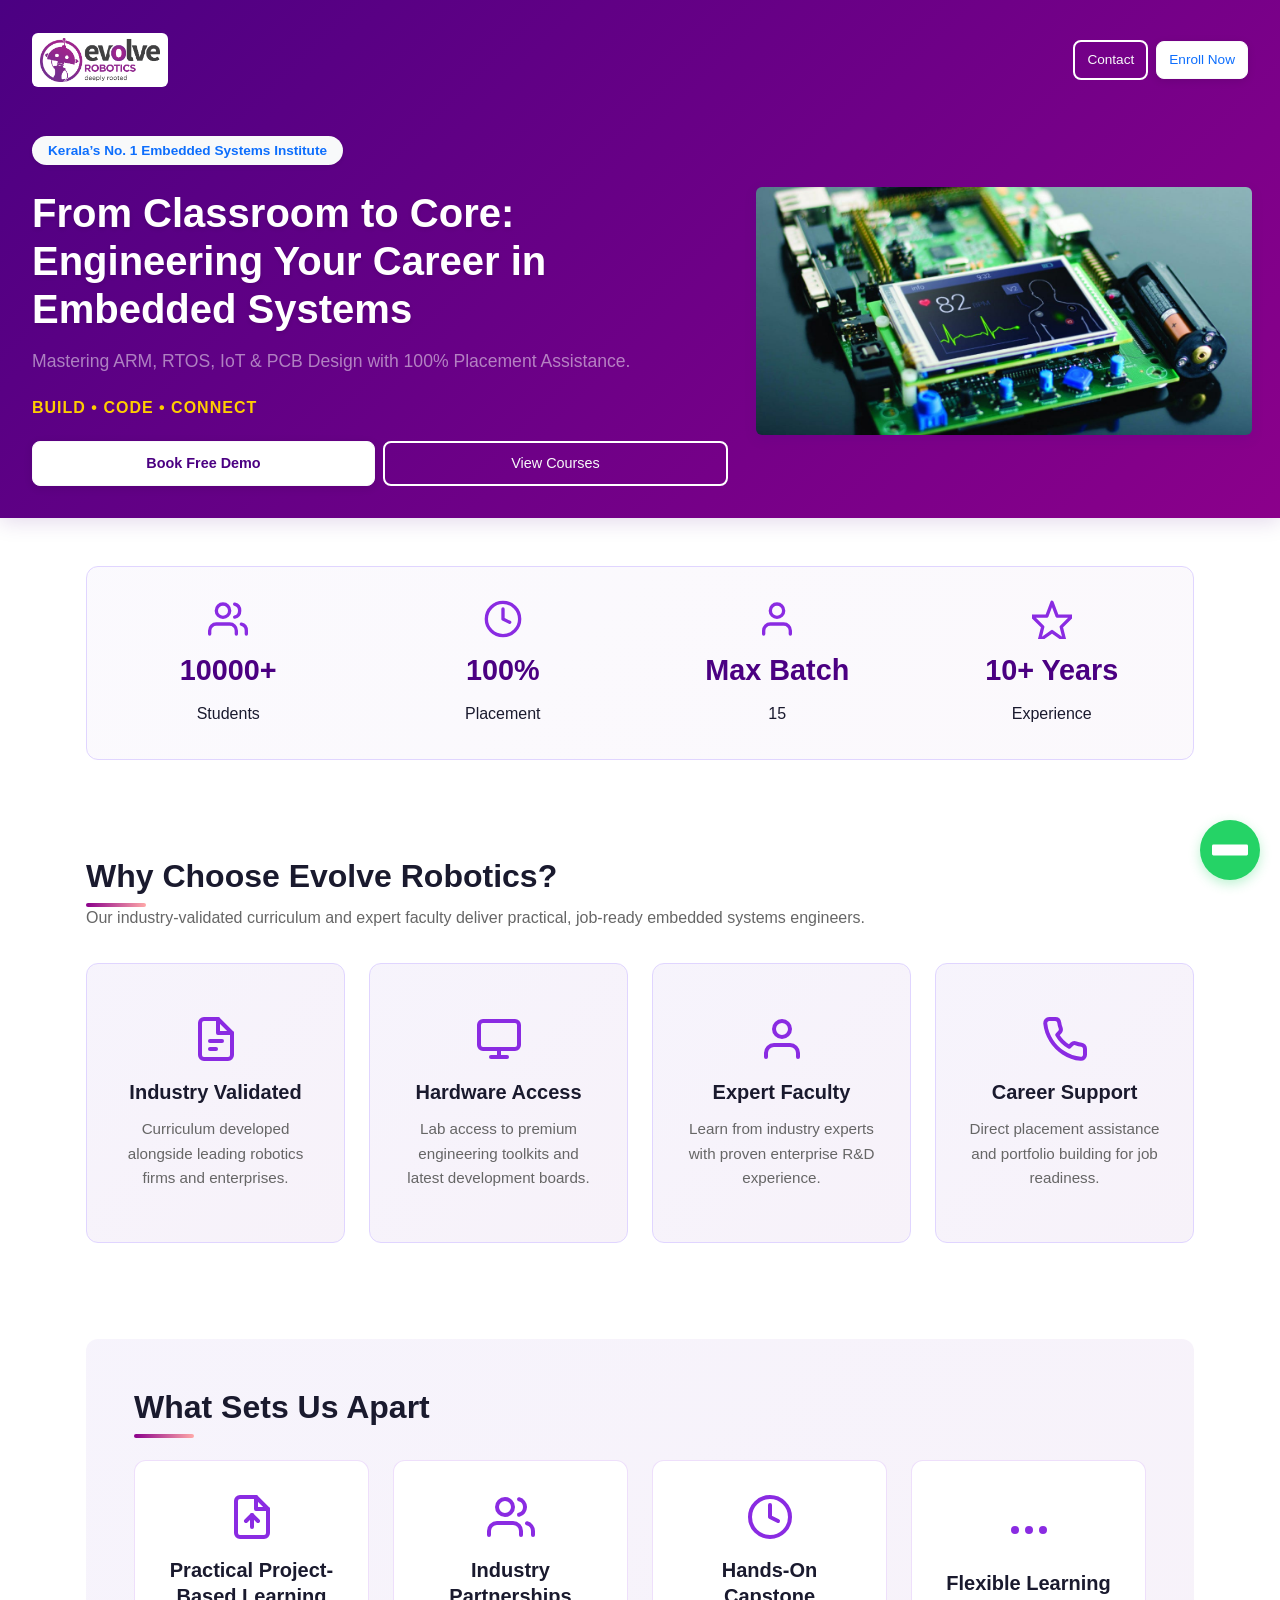
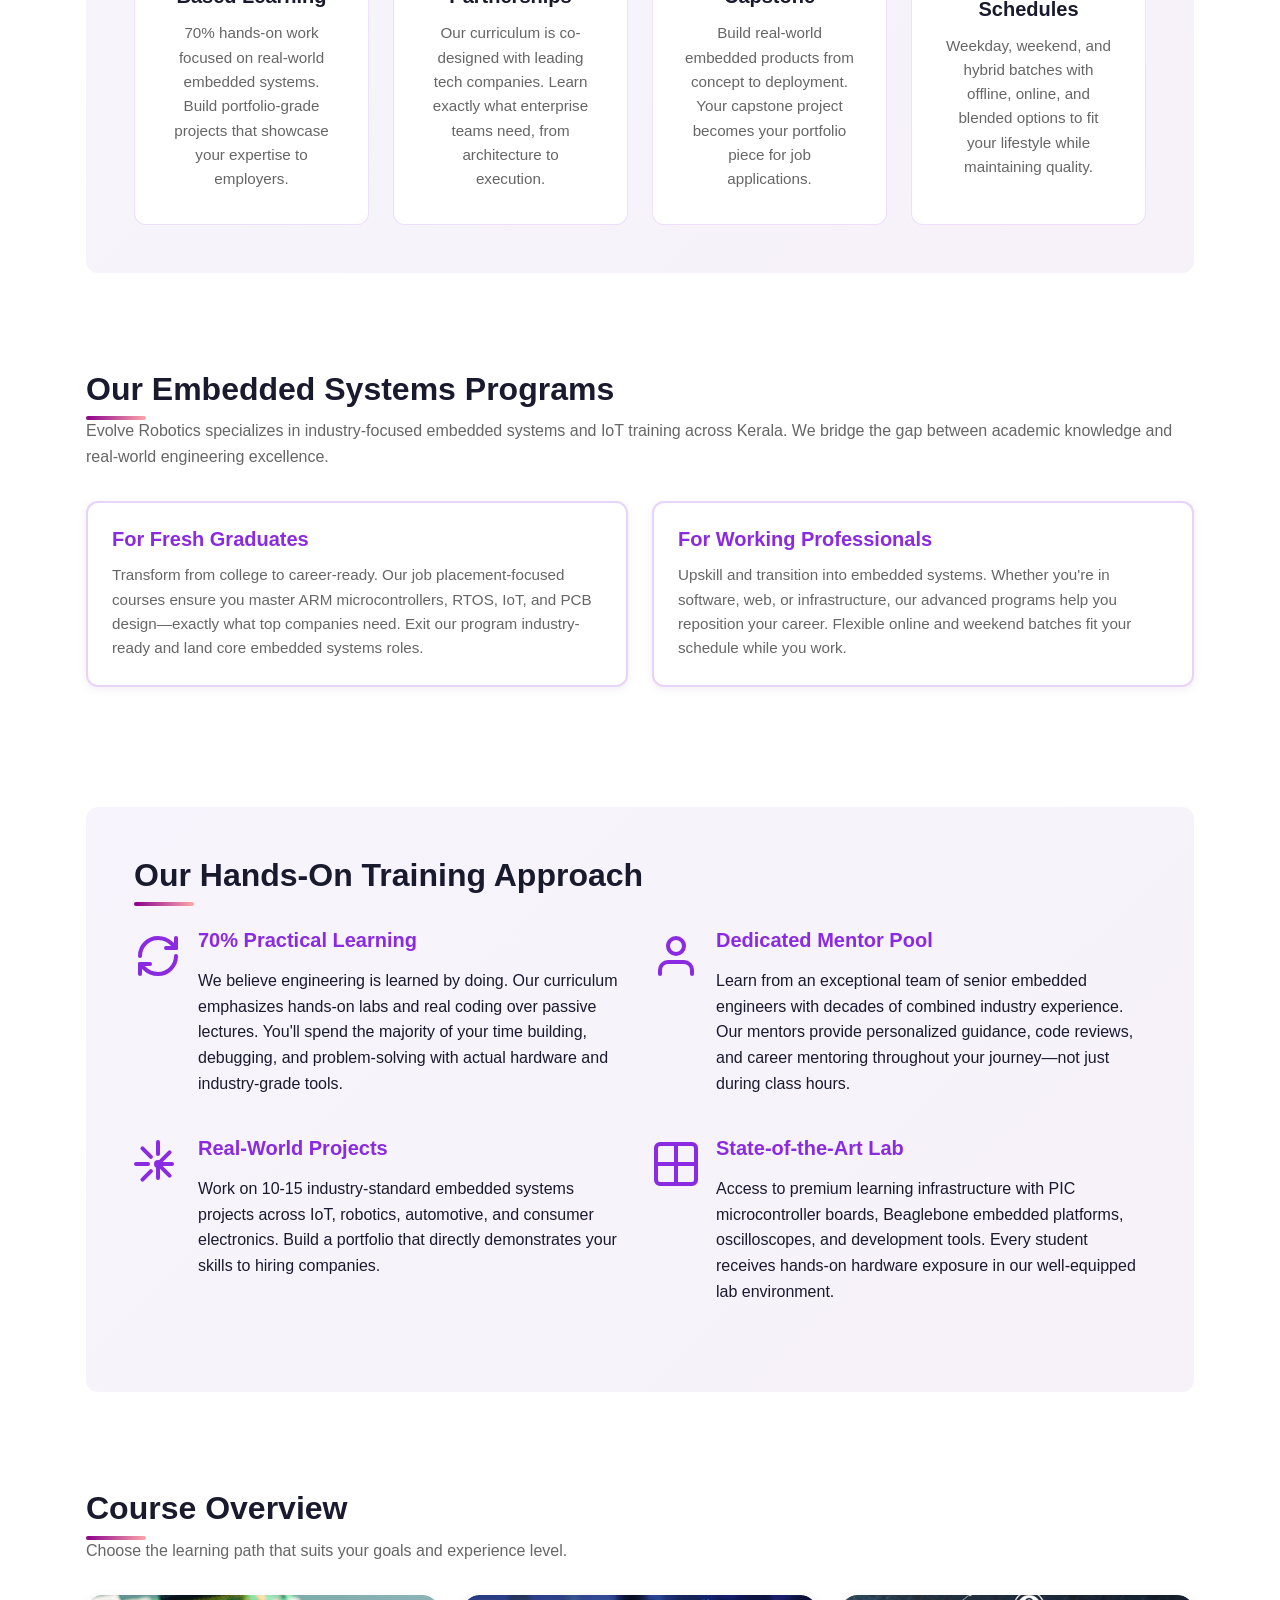
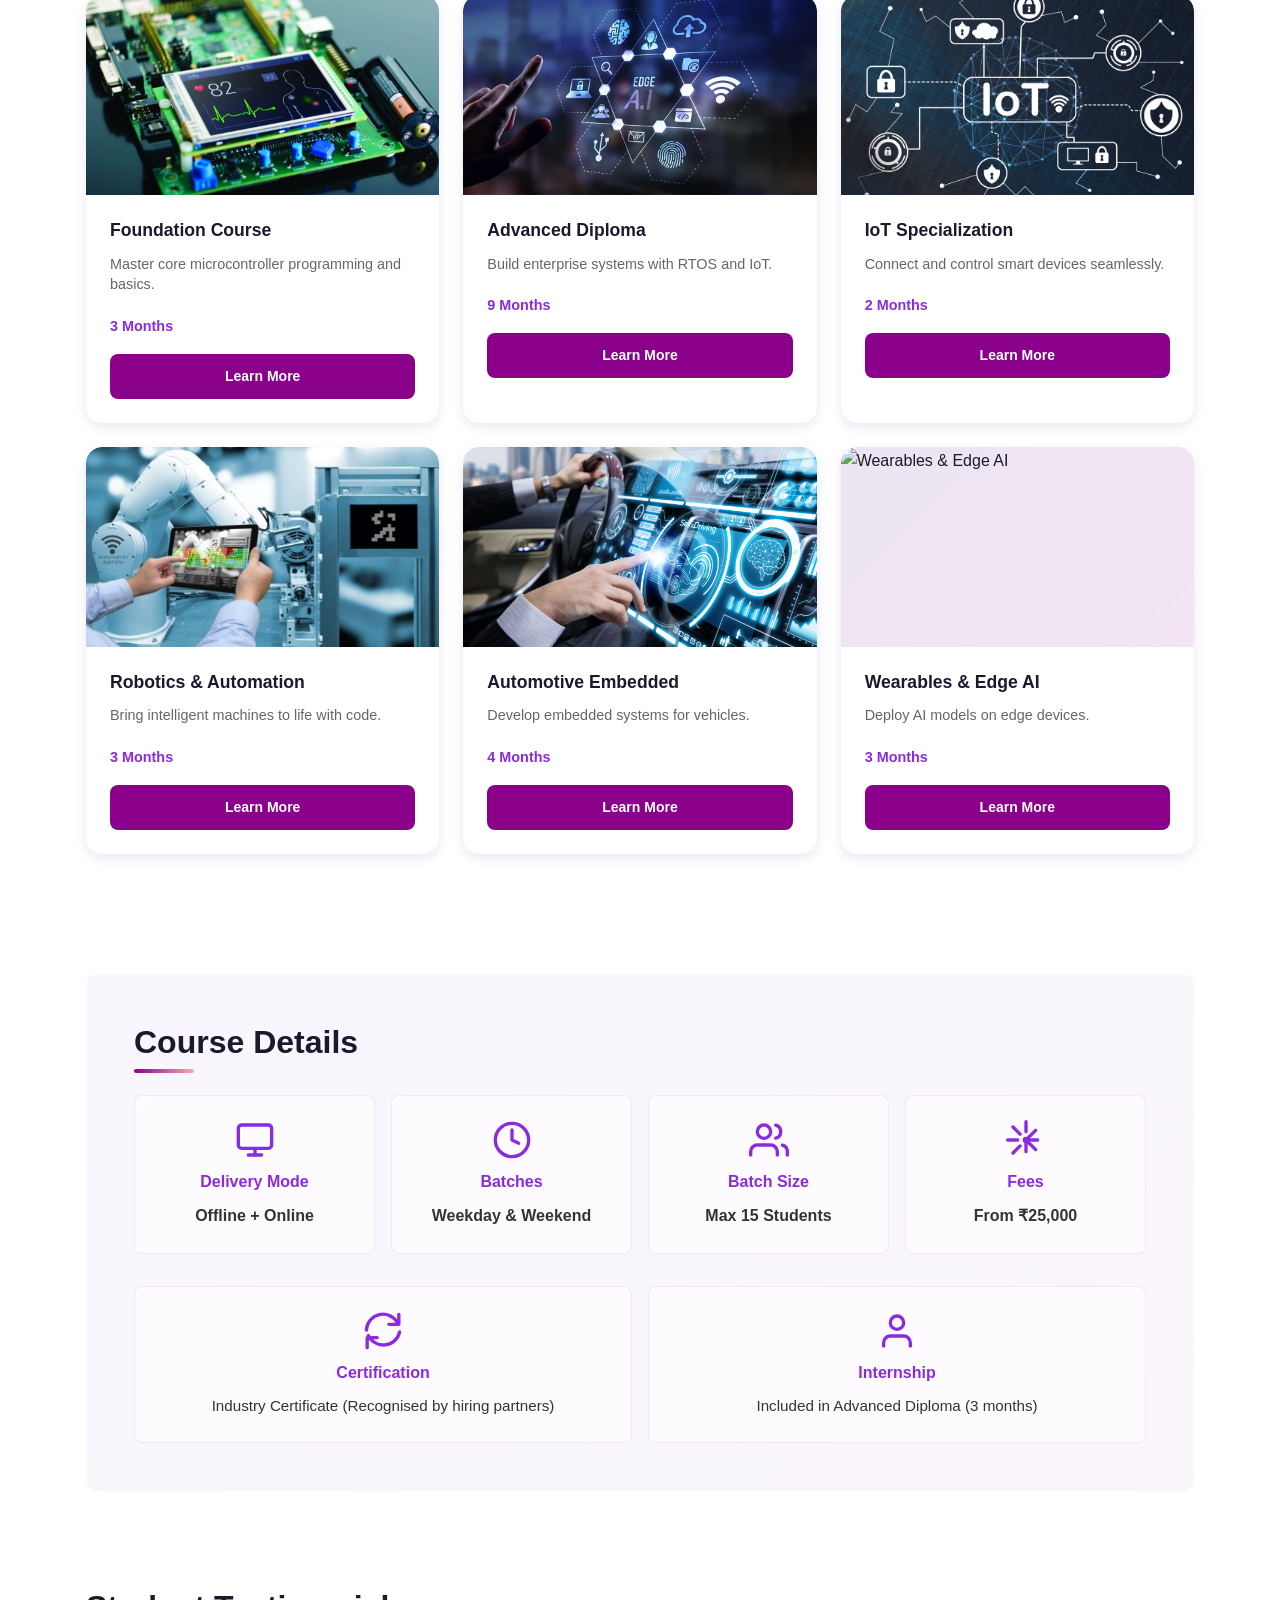
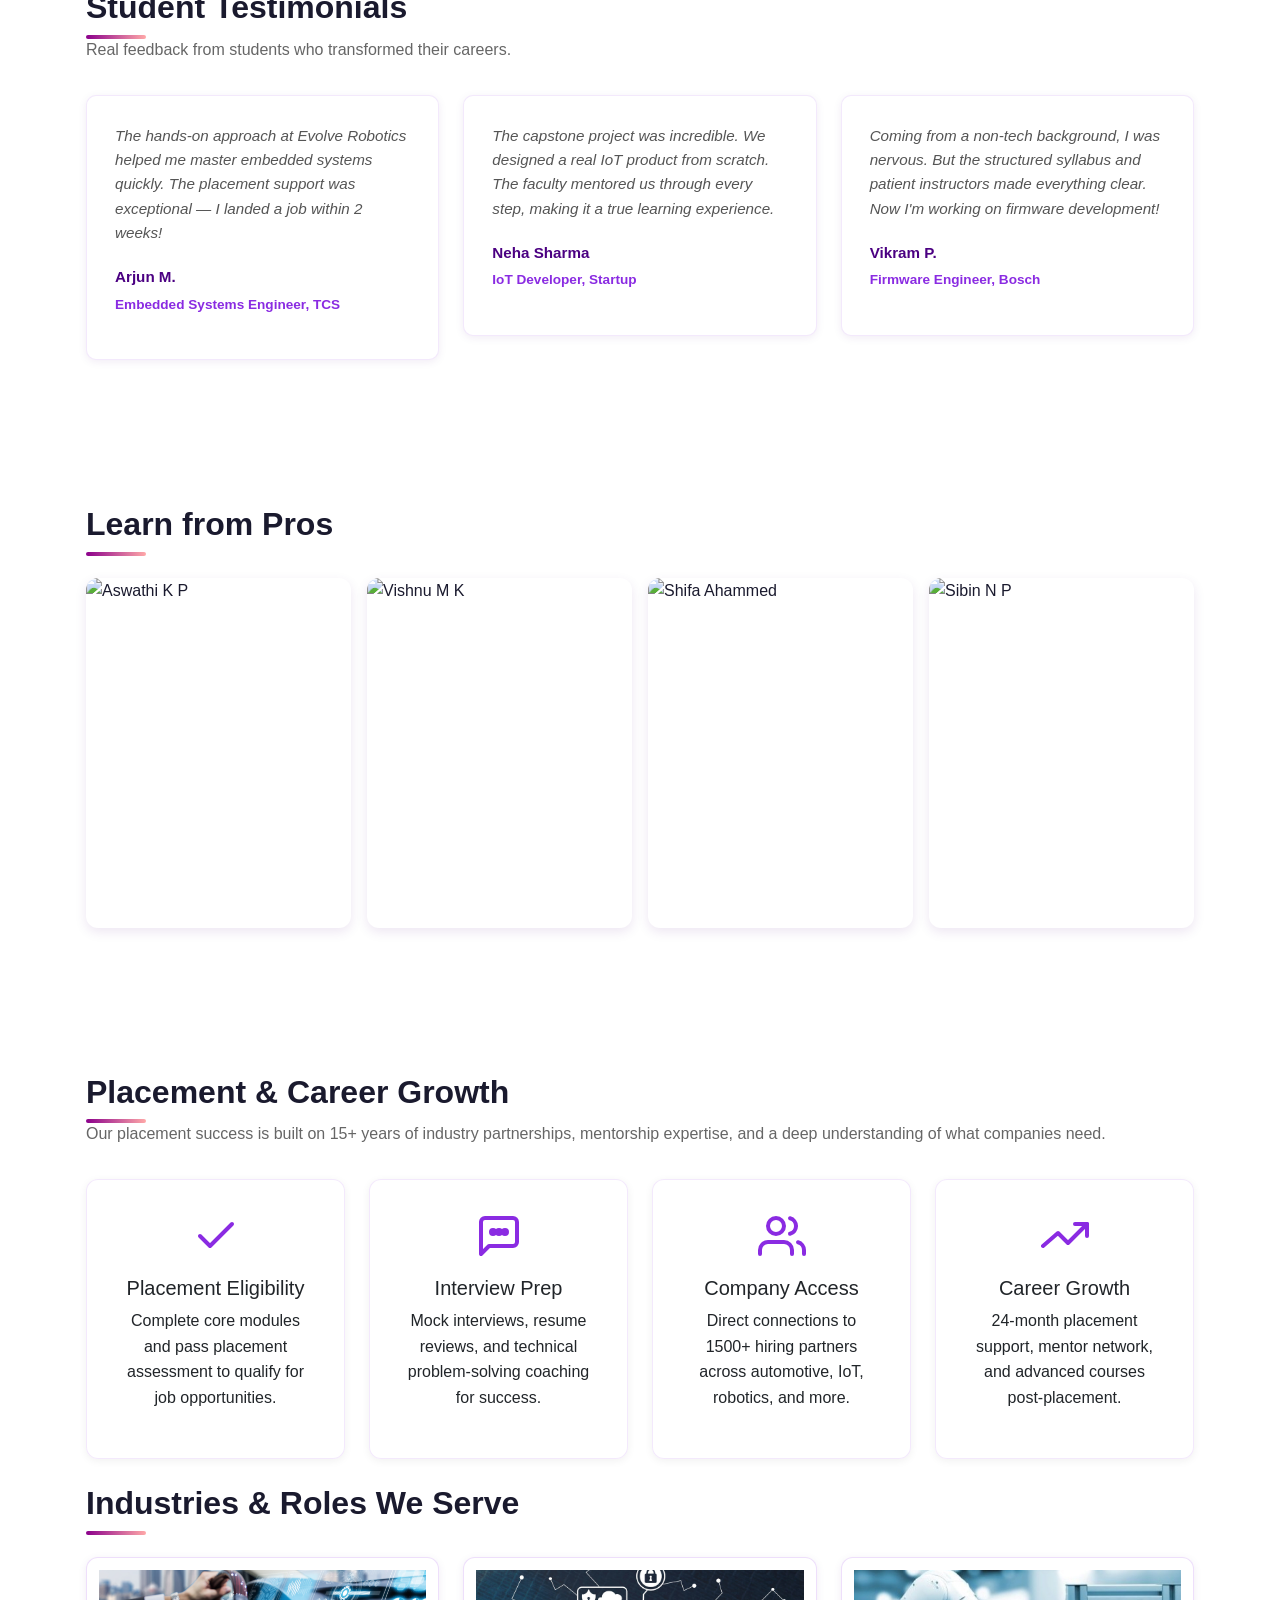
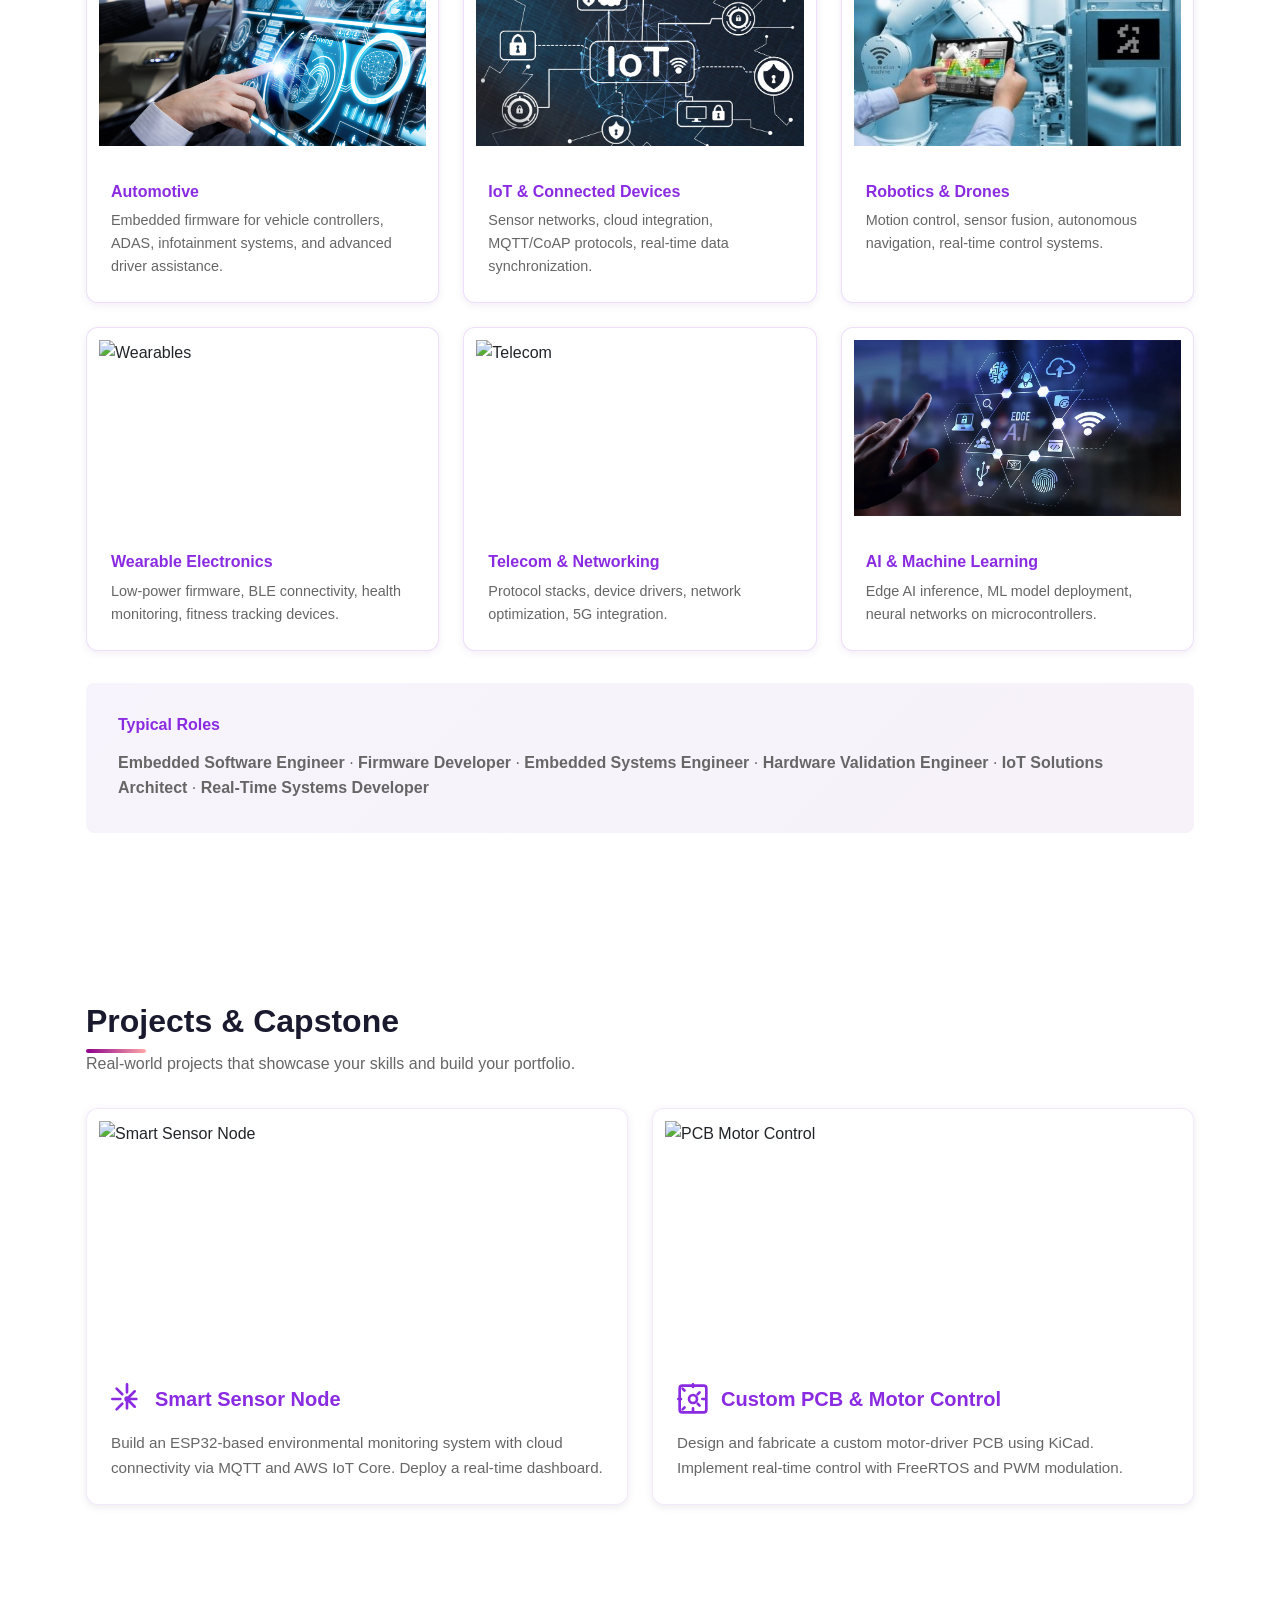
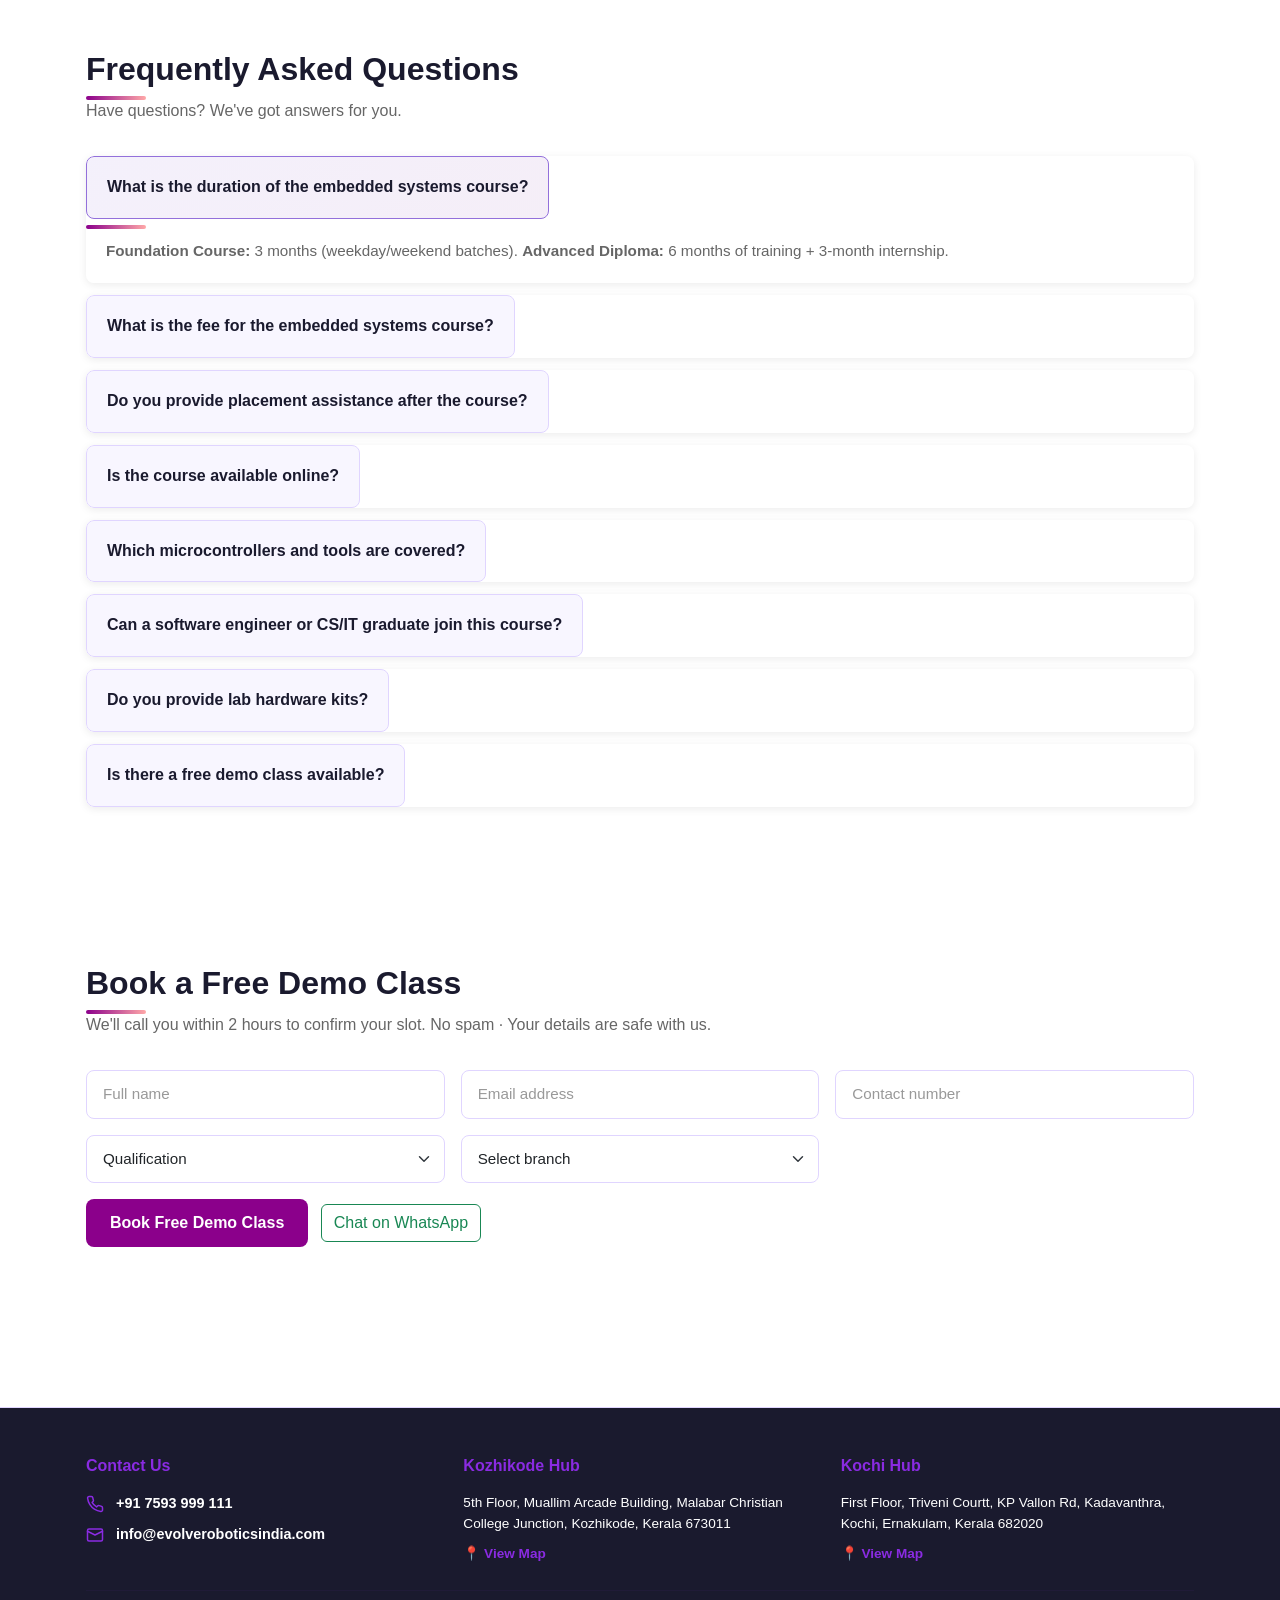
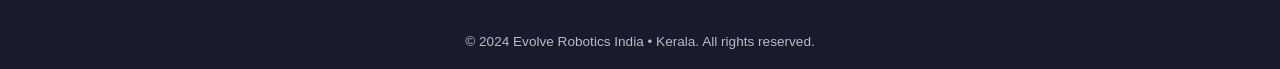
==== commit 9138360e: "align fix , new pages" ====
--- a/embedded-systems-site/index.html
+++ b/embedded-systems-site/index.html
@@ -3,7 +3,7 @@
   <head>
     <meta charset="utf-8">
     <meta name="viewport" content="width=device-width, initial-scale=1">
-    <title>Evolver Robotics India — Embedded Systems</title>
+    <title>Evolve Robotics India — Embedded Systems</title>
     <link href="https://cdn.jsdelivr.net/npm/bootstrap@5.3.2/dist/css/bootstrap.min.css" rel="stylesheet">
     <link href="assets/css/styles.css" rel="stylesheet">
   </head>
@@ -91,7 +91,7 @@
       </section>
 
       <section id="why-choose" class="mb-5" style="margin-top: 3rem;">
-        <h2 style="margin-bottom: 0.5rem; font-weight: 700; font-size: 2rem; color: #1a1a2e;">Why Choose Evolver Robotics?</h2>
+        <h2 style="margin-bottom: 0.5rem; font-weight: 700; font-size: 2rem; color: #1a1a2e;">Why Choose Evolve Robotics?</h2>
         <p style="margin-bottom: 2rem; font-size: 1rem; color: #666;">Our industry-validated curriculum and expert faculty deliver practical, job-ready embedded systems engineers.</p>
         <div class="row g-4">
           <div class="col-lg-3 col-md-6">
@@ -192,7 +192,7 @@
 
       <section id="courses" class="mb-5" style="margin-top: 3rem;">
         <h2 style="margin-bottom: 0.5rem; font-weight: 700; font-size: 2rem; color: #1a1a2e;">Our Embedded Systems Programs</h2>
-        <p style="margin-bottom: 2rem; font-size: 1rem; color: #666;">Evolver Robotics specializes in industry-focused embedded systems and IoT training across Kerala. We bridge the gap between academic knowledge and real-world engineering excellence.</p>
+        <p style="margin-bottom: 2rem; font-size: 1rem; color: #666;">Evolve Robotics specializes in industry-focused embedded systems and IoT training across Kerala. We bridge the gap between academic knowledge and real-world engineering excellence.</p>
         
         <div class="row g-4 mb-4">
           <div class="col-lg-6">
@@ -471,7 +471,7 @@
         <div class="row g-4">
           <div class="col-md-4">
             <div class="testimonial-card">
-              <p class="testimonial-text">The hands-on approach at Evolver Robotics helped me master embedded systems quickly. The placement support was exceptional — I landed a job within 2 weeks!</p>
+              <p class="testimonial-text">The hands-on approach at Evolve Robotics helped me master embedded systems quickly. The placement support was exceptional — I landed a job within 2 weeks!</p>
               <p class="testimonial-author">Arjun M.</p>
               <p class="testimonial-role">Embedded Systems Engineer, TCS</p>
             </div>
@@ -864,7 +864,7 @@
         <hr style="border-color: rgba(138, 43, 226, 0.2); margin: 1.5rem 0;">
 
         <div style="text-align: center; padding-top: 1rem;">
-          <p style="margin: 0; font-size: 0.85rem; color: #bbb;">© 2024 Evolver Robotics India • Kerala. All rights reserved.</p>
+          <p style="margin: 0; font-size: 0.85rem; color: #bbb;">© 2024 Evolve Robotics India • Kerala. All rights reserved.</p>
         </div>
       </div>
     </footer>
--- a/embedded-systems-site/assets/css/styles.css
+++ b/embedded-systems-site/assets/css/styles.css
@@ -658,7 +658,8 @@
 }
 
 .container {
-  max-width: 100%;
+  max-width: 1140px;
+  margin: 0 auto;
   overflow-x: hidden;
   padding: 0 1rem;
 }
@@ -666,7 +667,7 @@
 /* ===== RESPONSIVE ===== */
 @media (max-width: 1200px) {
   .container {
-    max-width: 100%;
+    max-width: 960px;
     padding: 0 1rem;
   }
 
@@ -711,7 +712,7 @@
   }
 
   .container {
-    width: 100%;
+    max-width: 720px;
     padding: 0 1rem;
   }
 
